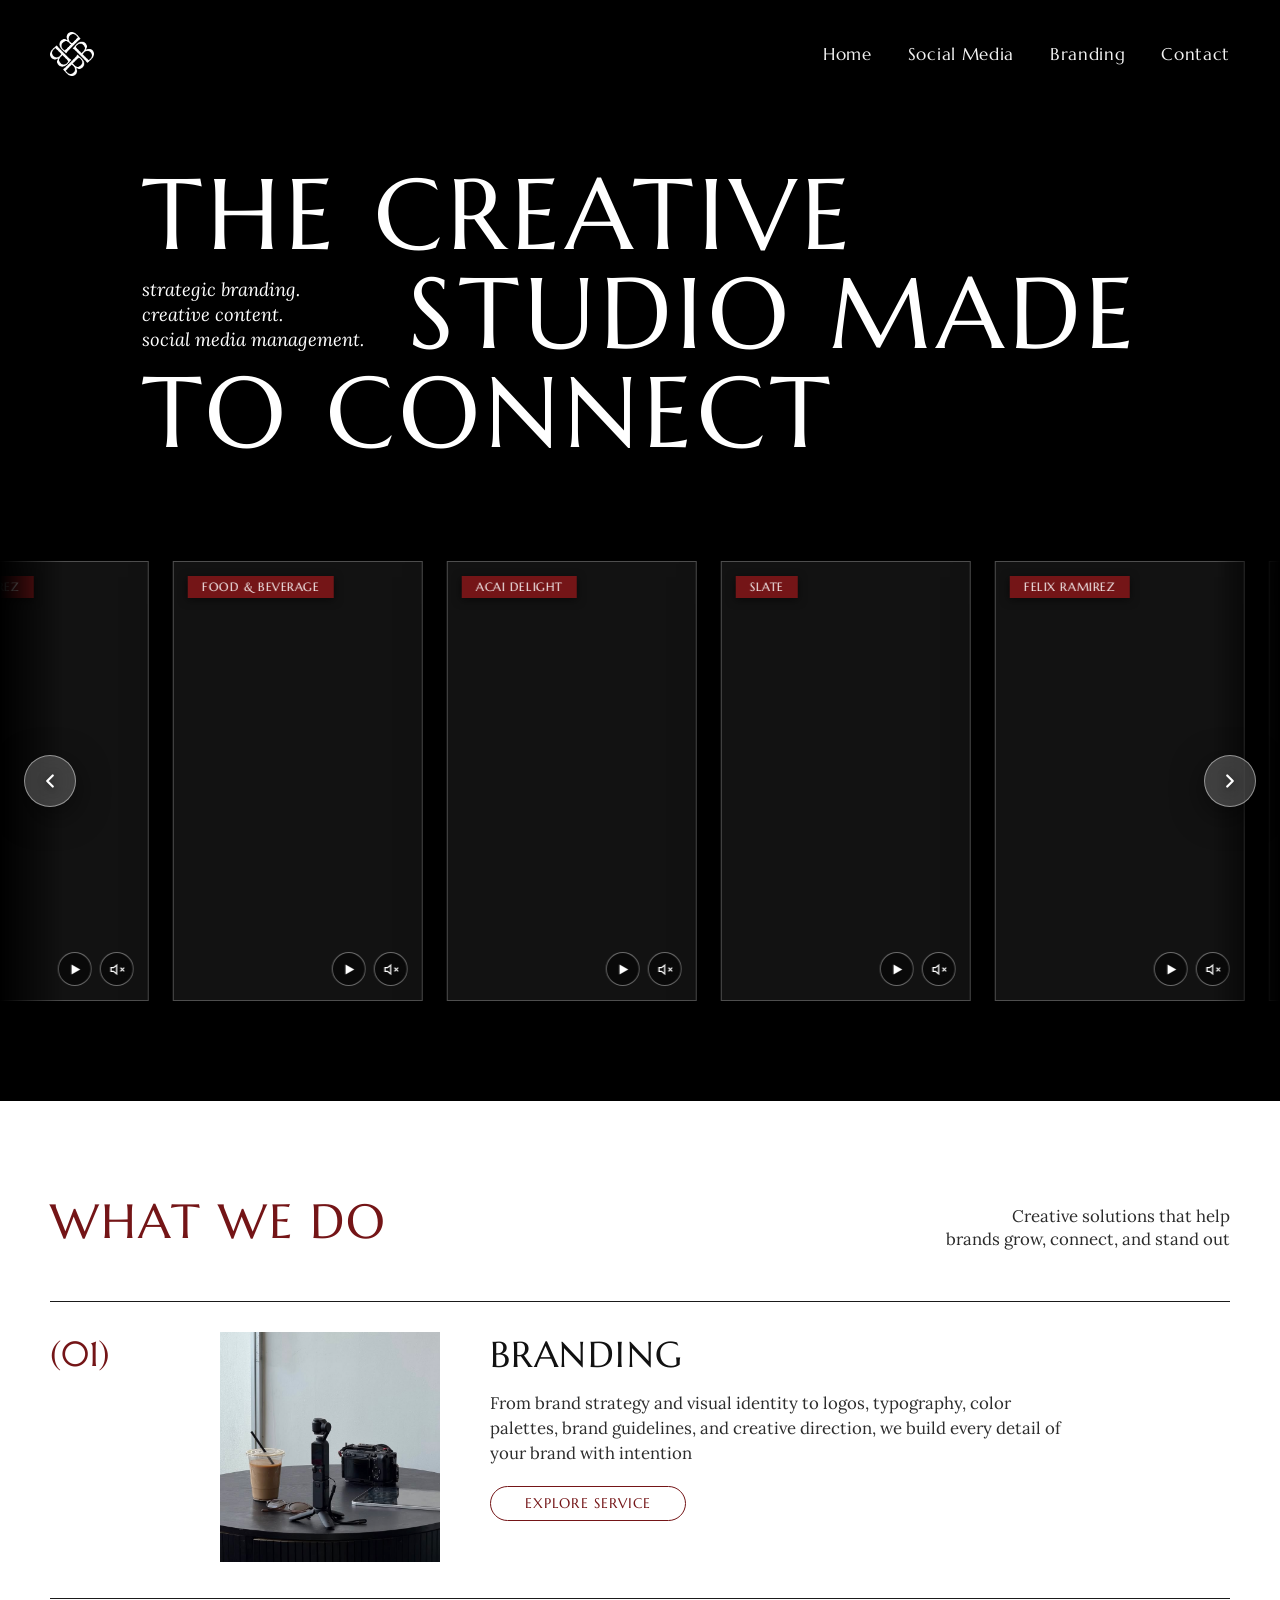
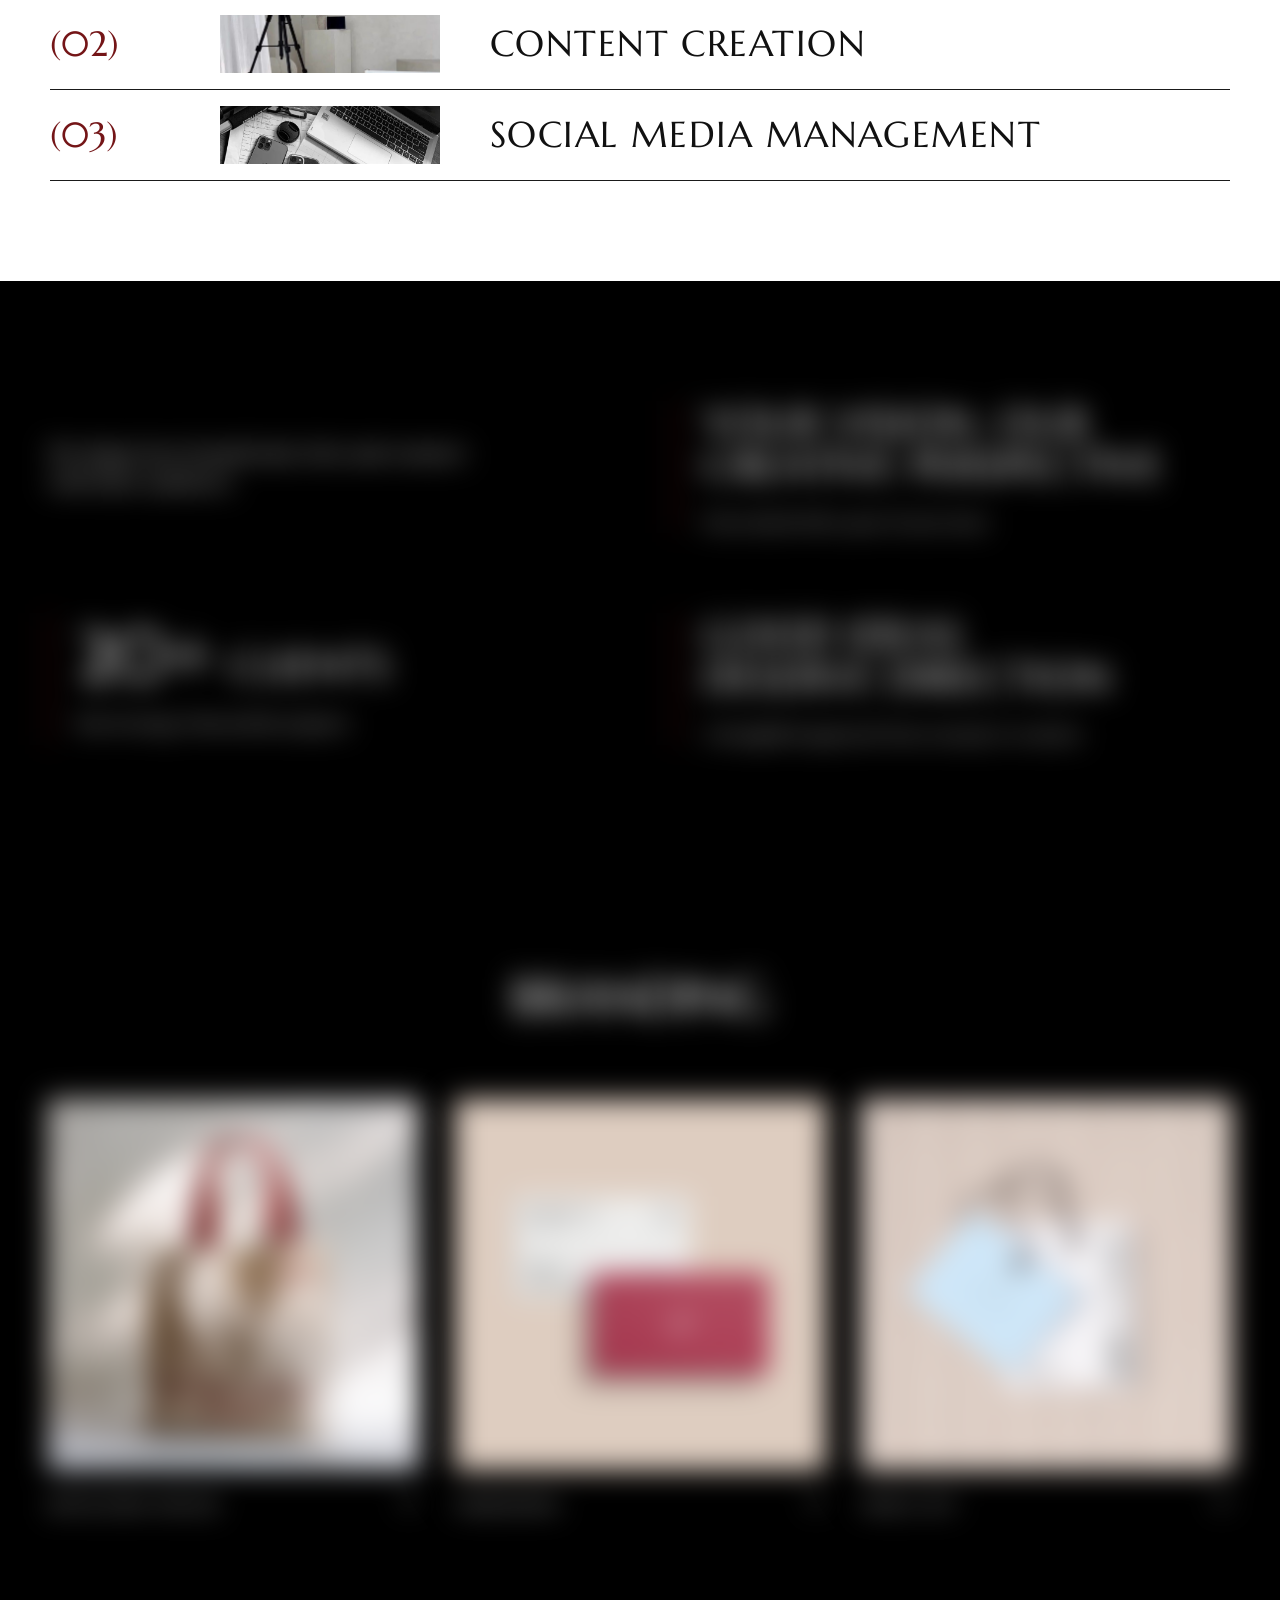
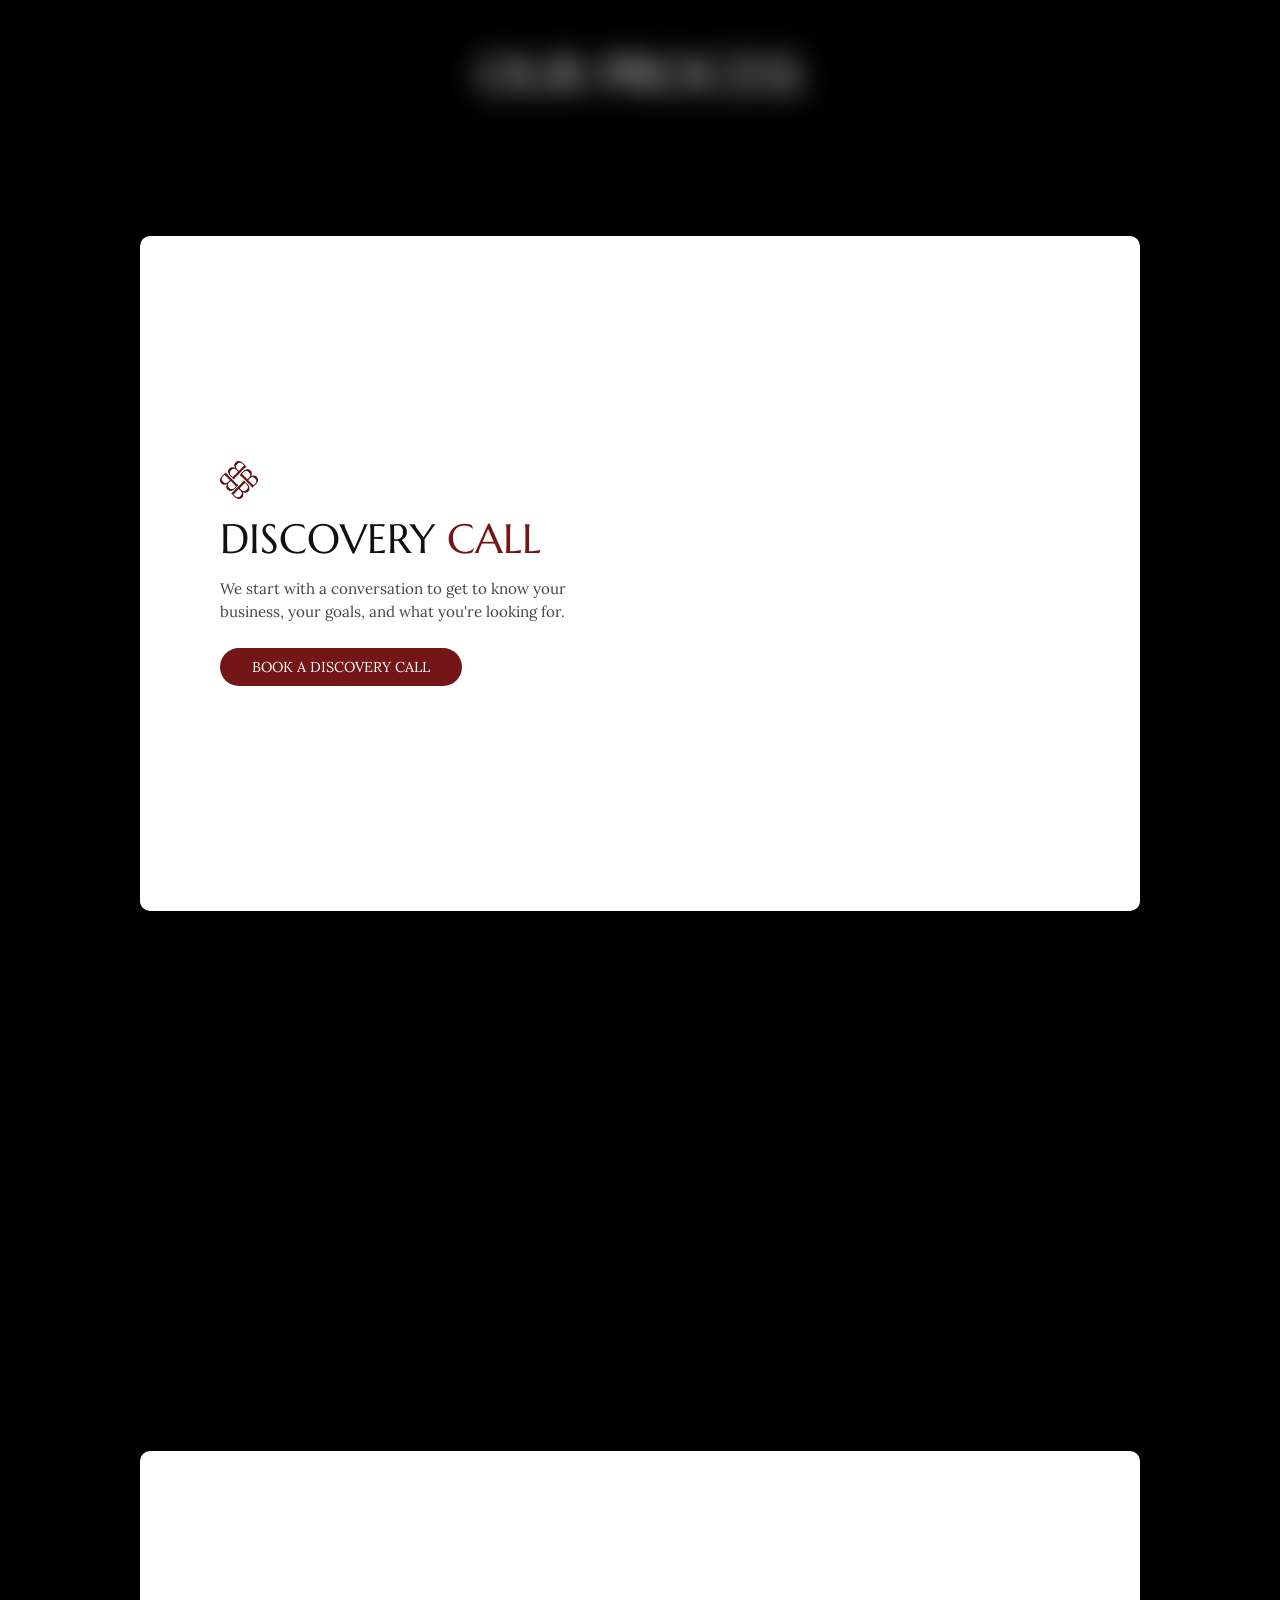
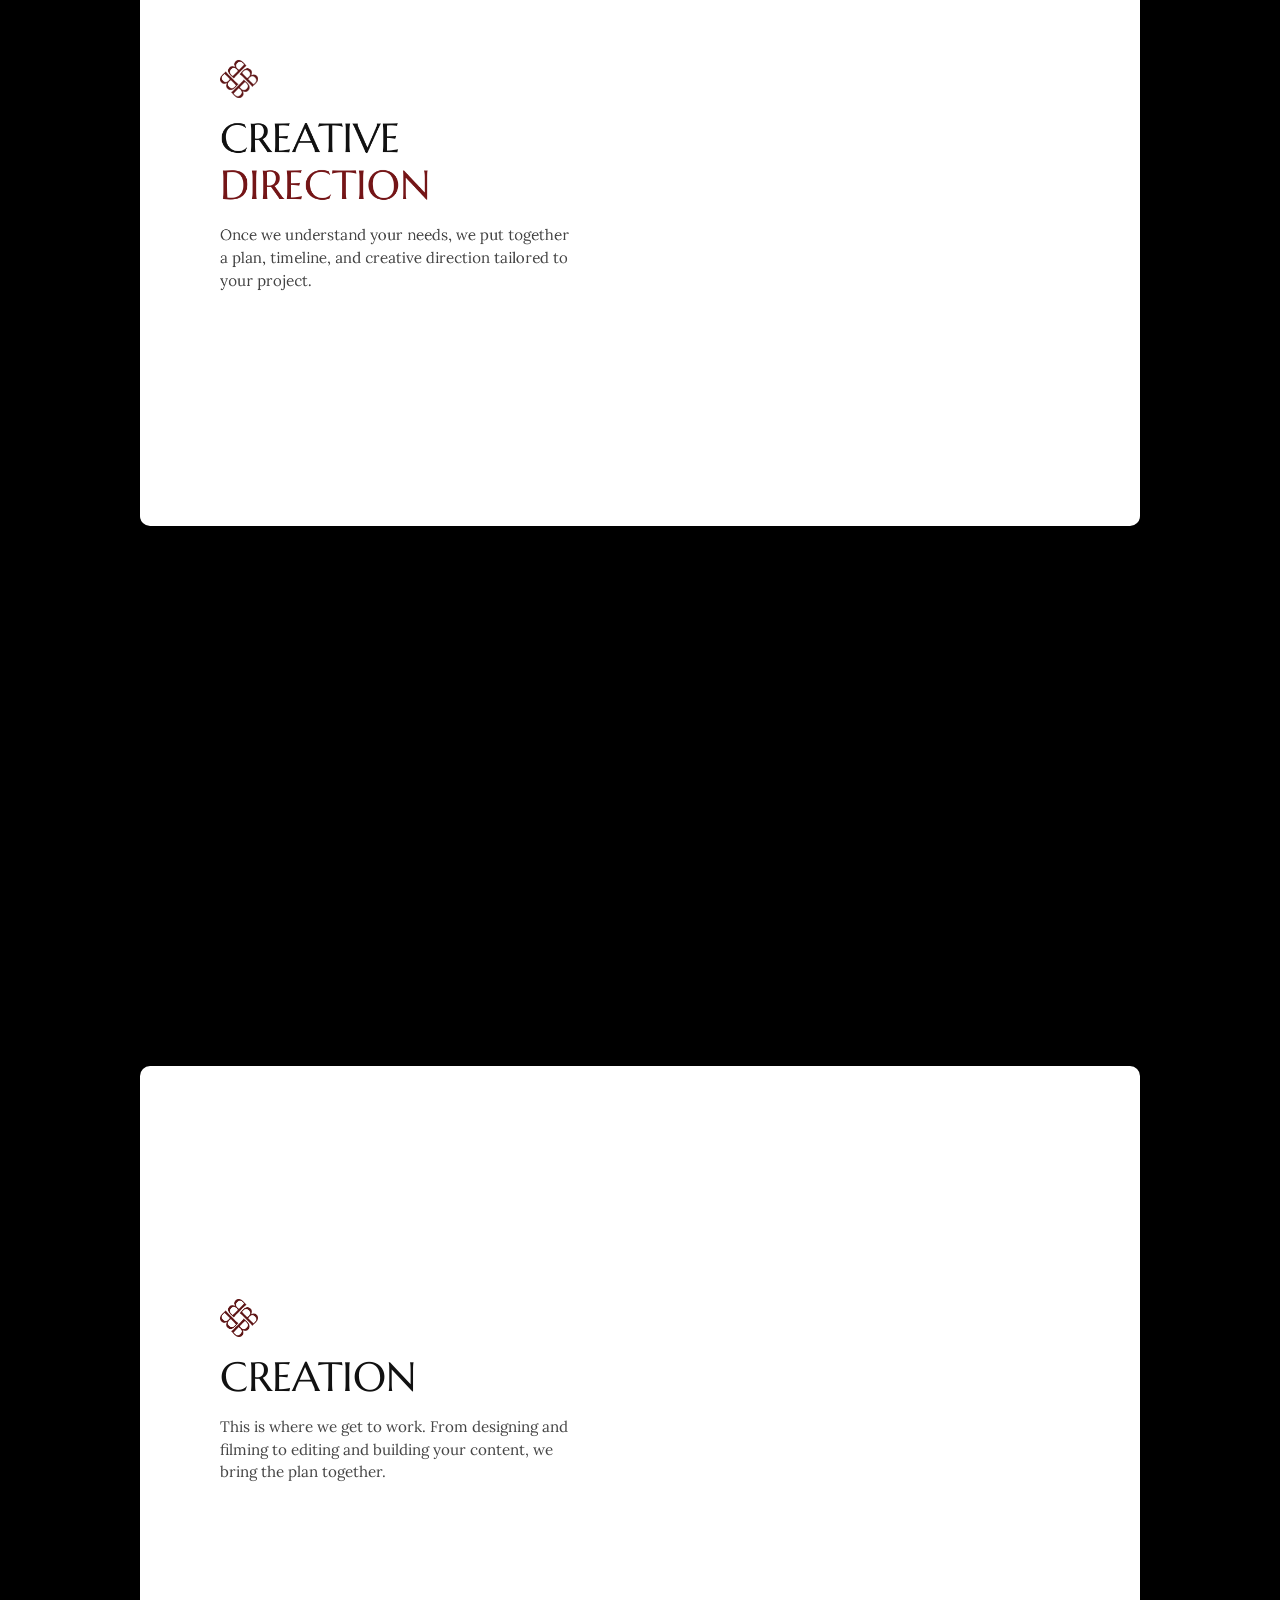
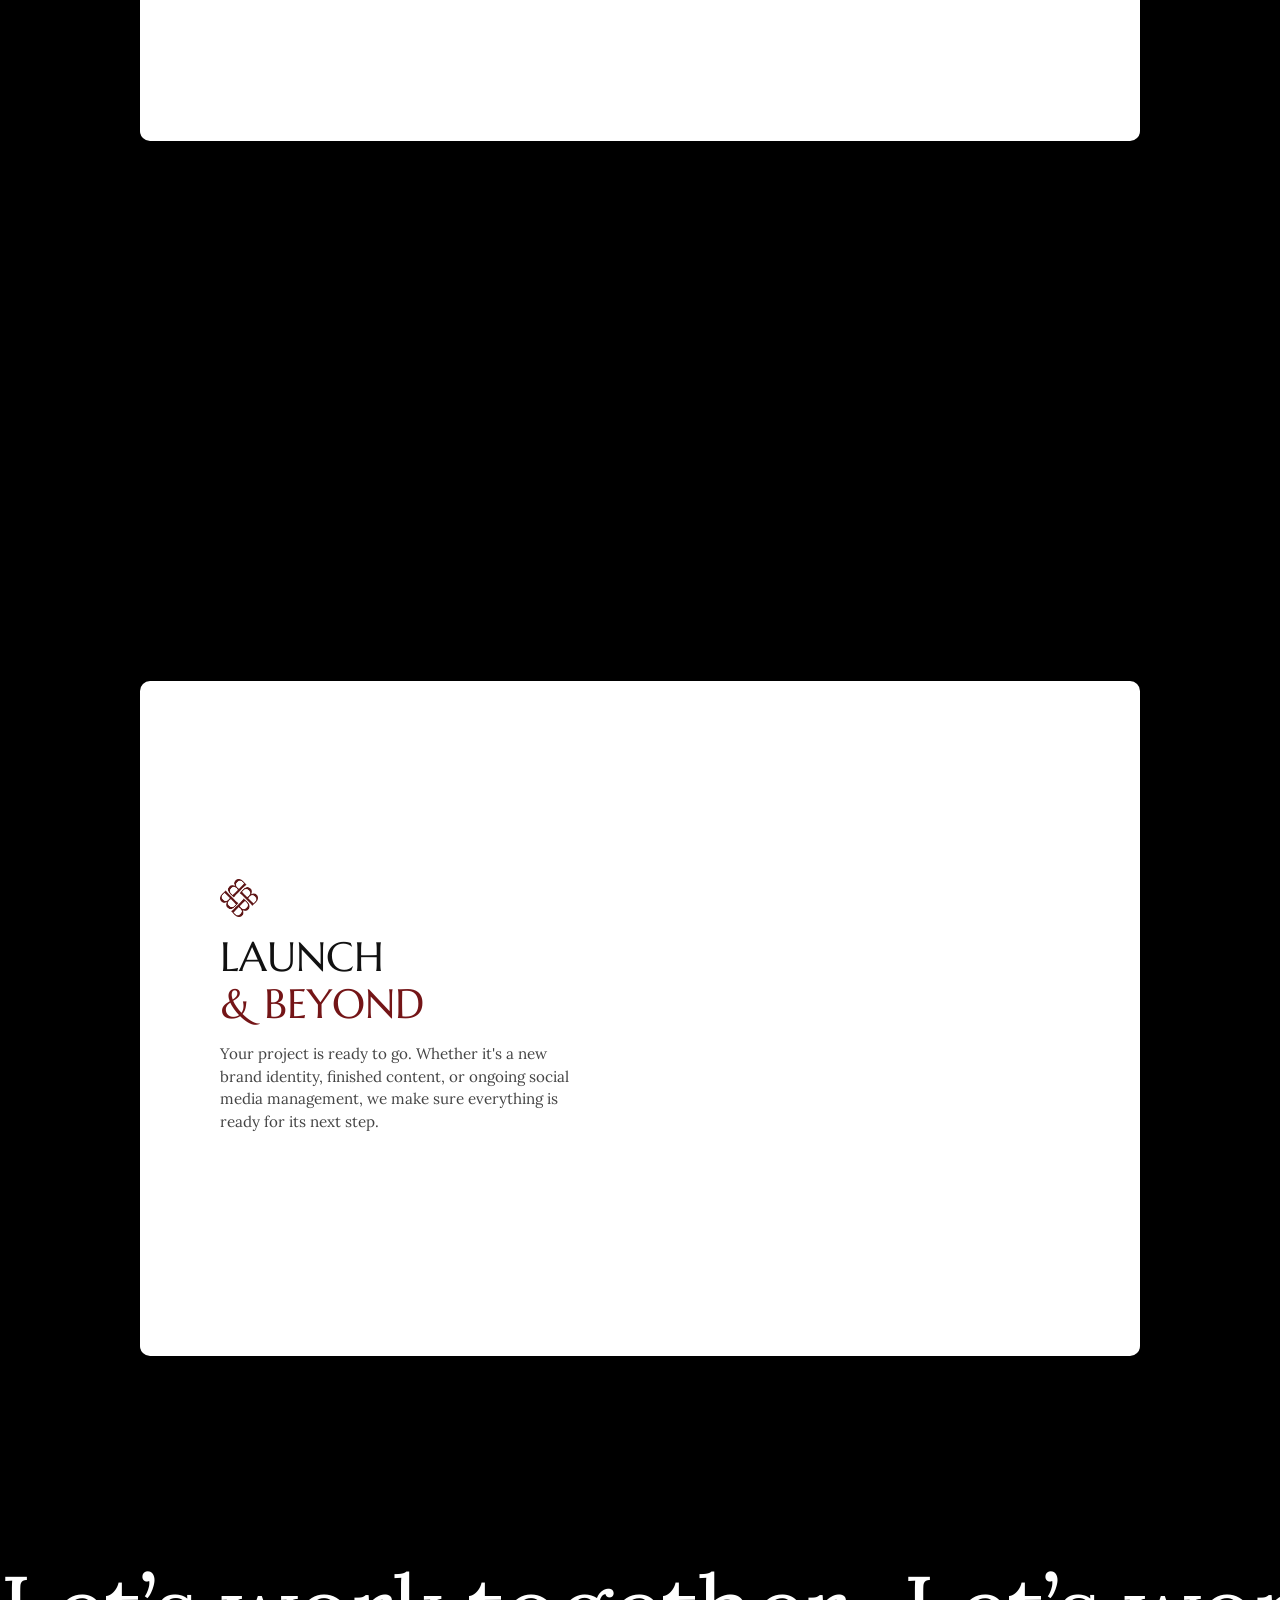
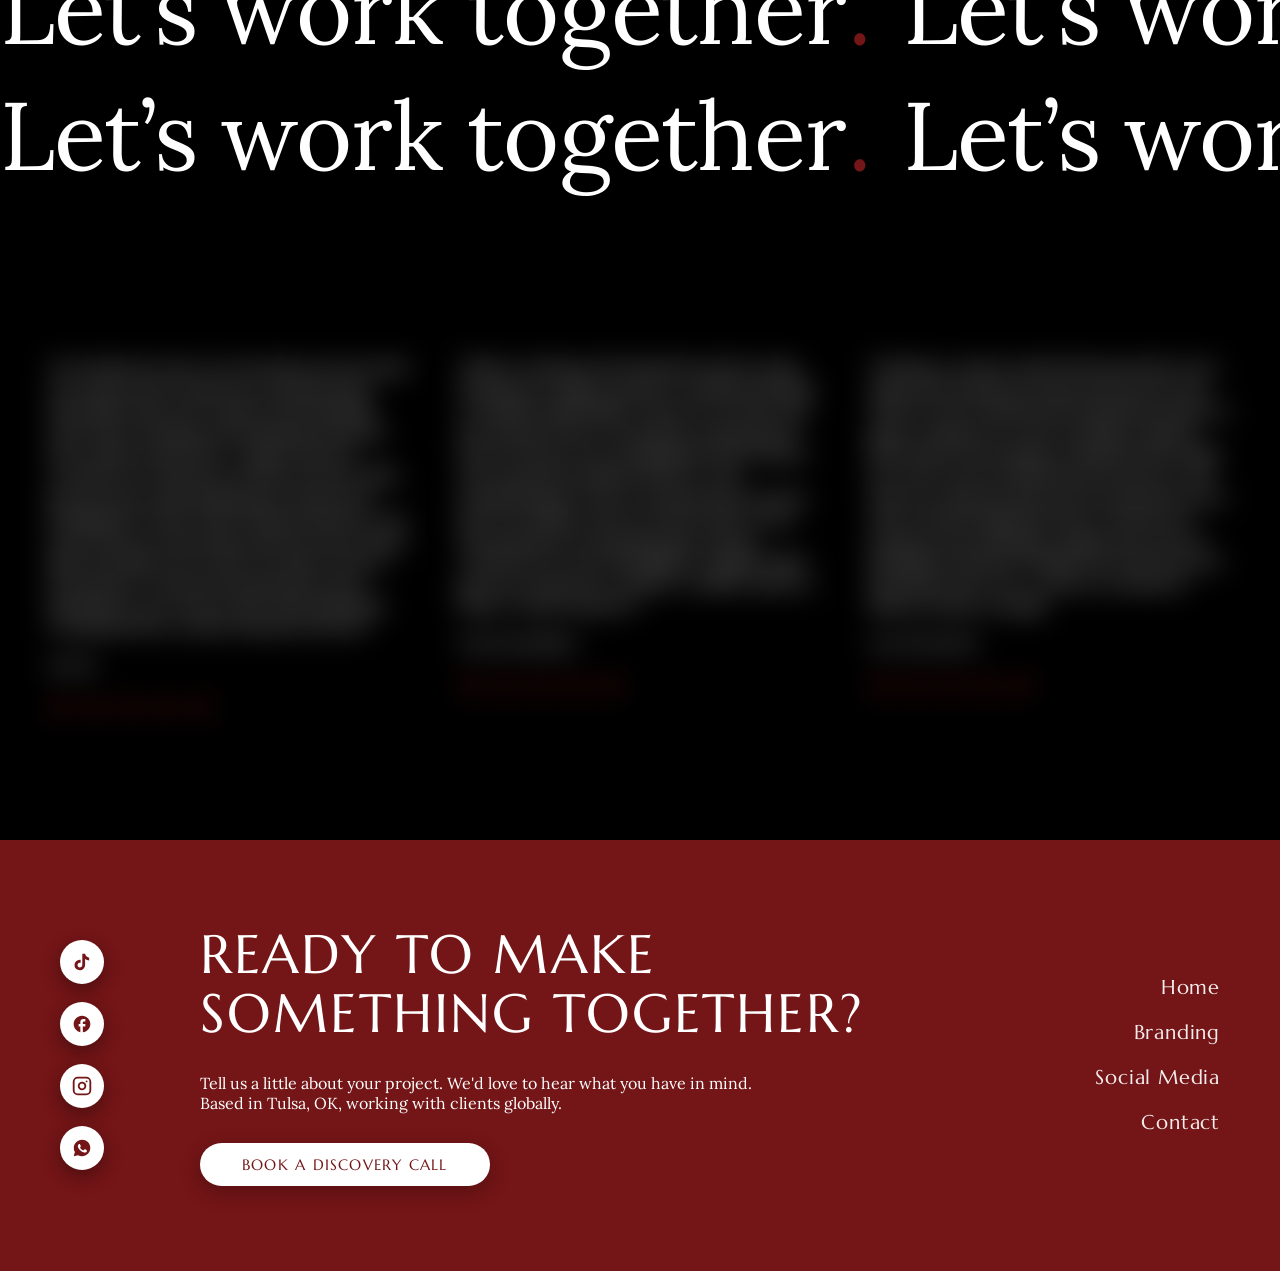
==== index.html @ 6eed29a4 "Add files via upload" ====
<!DOCTYPE html>
<html lang="es">
<head>
  <meta charset="UTF-8">
  <meta name="viewport" content="width=device-width, initial-scale=1.0">
  <title>Bitacora House</title>

  <!-- Google Fonts: Marcellus & Lora -->
  <link rel="preconnect" href="https://fonts.googleapis.com">
  <link rel="preconnect" href="https://fonts.gstatic.com" crossorigin>
  <link href="https://fonts.googleapis.com/css2?family=Lora:ital,wght@0,400;0,500;1,400;1,500&family=Marcellus&display=swap" rel="stylesheet">
  <link rel="preconnect" href="https://pub-6bf4c243ac1148e3a5c3381489ba08fd.r2.dev" crossorigin>
  <link rel="dns-prefetch" href="https://pub-6bf4c243ac1148e3a5c3381489ba08fd.r2.dev">
  <link rel="stylesheet" href="style.css">
</head>
<body>
  <!-- INICIO DEL LOADER -->
  <div id="contenedor-loader">
    <video class="video-loader" autoplay loop muted playsinline>
      <source src="1116.mp4" type="video/mp4">
    </video>
  </div>
  <!-- FIN DEL LOADER -->

  <!-- Cursor Personalizado: Círculo con Flecha -->
  <div class="custom-cursor" id="customCursor">
    <svg viewBox="0 0 24 24" fill="none" stroke="currentColor" stroke-width="2.2" stroke-linecap="round" stroke-linejoin="round">
      <line x1="7" y1="17" x2="17" y2="7"></line>
      <polyline points="7 7 17 7 17 17"></polyline>
    </svg>
  </div>

  <!-- Video de Fondo Nativo con Inercia por Scroll -->
  <video id="bgVideo" src="fondologob.mp4" autoplay loop muted playsinline preload="auto"></video>

  <!-- Navegación -->
  <header class="navbar">
    <a href="#" class="brand-logo" aria-label="Home">
      <img src="BHLOGO.png" alt="Símbolo de marca" class="brand-logo-img">
    </a>

    <nav class="nav-links">
      <a href="index.html" class="nav-link">Home</a>
      <a href="Services.html" class="nav-link">Social Media</a>
      <a href="Brand.html" class="nav-link">Branding</a>
      <a href="Contact.html" class="nav-link">Contact</a>
    </nav>
  </header>

  <!-- HERO SECTION -->
  <section class="hero-section" id="home">
    <div class="hero-text-block" id="heroTextBlock">
      <div class="hero-row top-row">
        <h1 class="headline-part">THE CREATIVE</h1>
      </div>

      <div class="hero-row middle-row">
        <p class="tagline">strategic branding.<br>
          creative content.<br>
          social media management.
        </p>
        <h1 class="headline-part agency-title">STUDIO MADE</h1>
      </div>

      <div class="hero-row bottom-row">
        <h1 class="headline-part">TO CONNECT</h1>
      </div>
    </div>
  </section>

  <!-- CARRUSEL DE REELS CON CONTROLES (11 VIDEOS ÚNICOS) -->
  <section class="carousel-section">
    <div class="carousel-nav-wrapper">
      <button class="glass-btn" id="prevBtn" aria-label="Reel anterior">
        <svg viewBox="0 0 24 24" fill="none" stroke="currentColor" stroke-width="2.5" stroke-linecap="round" stroke-linejoin="round">
          <polyline points="15 18 9 12 15 6"></polyline>
        </svg>
      </button>

      <div class="carousel-viewport" id="carouselViewport">
        <div class="carousel-track" id="carouselTrack">
          <!-- Reel 1 -->
          <article class="reel-card">
            <a href="Felix.html"><div class="reel-badge">FELIX RAMIREZ</div></a>
            <div class="reel-controls">
              <button class="reel-ctrl-btn btn-play" aria-label="Reproducir desde el inicio">
                <svg class="icon-play" viewBox="0 0 24 24" fill="currentColor"><polygon points="6 4 20 12 6 20 6 4"></polygon></svg>
                <svg class="icon-pause" viewBox="0 0 24 24" fill="currentColor"><rect x="6" y="4" width="4" height="16"></rect><rect x="14" y="4" width="4" height="16"></rect></svg>
              </button>
              <button class="reel-ctrl-btn btn-mute" aria-label="Mutear o desmutear">
                <svg class="icon-unmuted" viewBox="0 0 24 24" fill="none" stroke="currentColor" stroke-width="2"><polygon points="11 5 6 9 2 9 2 15 6 15 11 19 11 5"></polygon><path d="M19.07 4.93a10 10 0 0 1 0 14.14M15.54 8.46a5 5 0 0 1 0 7.07"></path></svg>
                <svg class="icon-muted" viewBox="0 0 24 24" fill="none" stroke="currentColor" stroke-width="2"><polygon points="11 5 6 9 2 9 2 15 6 15 11 19 11 5"></polygon><line x1="23" y1="9" x2="17" y2="15"></line><line x1="17" y1="9" x2="23" y2="15"></line></svg>
              </button>
            </div>
            <video class="reel-video" loop muted playsinline preload="none" src="https://pub-6bf4c243ac1148e3a5c3381489ba08fd.r2.dev/Reel%205%20Felix%20(2).mp4"></video>
          </article>

          <!-- Reel 2 -->
          <article class="reel-card">
            <a href="Services.html"><div class="reel-badge">FOOD &amp; BEVERAGE</div></a>
            <div class="reel-controls">
              <button class="reel-ctrl-btn btn-play" aria-label="Reproducir desde el inicio">
                <svg class="icon-play" viewBox="0 0 24 24" fill="currentColor"><polygon points="6 4 20 12 6 20 6 4"></polygon></svg>
                <svg class="icon-pause" viewBox="0 0 24 24" fill="currentColor"><rect x="6" y="4" width="4" height="16"></rect><rect x="14" y="4" width="4" height="16"></rect></svg>
              </button>
              <button class="reel-ctrl-btn btn-mute" aria-label="Mutear o desmutear">
                <svg class="icon-unmuted" viewBox="0 0 24 24" fill="none" stroke="currentColor" stroke-width="2"><polygon points="11 5 6 9 2 9 2 15 6 15 11 19 11 5"></polygon><path d="M19.07 4.93a10 10 0 0 1 0 14.14M15.54 8.46a5 5 0 0 1 0 7.07"></path></svg>
                <svg class="icon-muted" viewBox="0 0 24 24" fill="none" stroke="currentColor" stroke-width="2"><polygon points="11 5 6 9 2 9 2 15 6 15 11 19 11 5"></polygon><line x1="23" y1="9" x2="17" y2="15"></line><line x1="17" y1="9" x2="23" y2="15"></line></svg>
              </button>
            </div>
            <video class="reel-video" loop muted playsinline preload="none" src="https://pub-6bf4c243ac1148e3a5c3381489ba08fd.r2.dev/Meaning%20Of%20Parea.mp4"></video>
          </article>

          <!-- Reel 3 -->
          <article class="reel-card">
            <a href="Acai.html"><div class="reel-badge">ACAI DELIGHT</div></a>
            <div class="reel-controls">
              <button class="reel-ctrl-btn btn-play" aria-label="Reproducir desde el inicio">
                <svg class="icon-play" viewBox="0 0 24 24" fill="currentColor"><polygon points="6 4 20 12 6 20 6 4"></polygon></svg>
                <svg class="icon-pause" viewBox="0 0 24 24" fill="currentColor"><rect x="6" y="4" width="4" height="16"></rect><rect x="14" y="4" width="4" height="16"></rect></svg>
              </button>
              <button class="reel-ctrl-btn btn-mute" aria-label="Mutear o desmutear">
                <svg class="icon-unmuted" viewBox="0 0 24 24" fill="none" stroke="currentColor" stroke-width="2"><polygon points="11 5 6 9 2 9 2 15 6 15 11 19 11 5"></polygon><path d="M19.07 4.93a10 10 0 0 1 0 14.14M15.54 8.46a5 5 0 0 1 0 7.07"></path></svg>
                <svg class="icon-muted" viewBox="0 0 24 24" fill="none" stroke="currentColor" stroke-width="2"><polygon points="11 5 6 9 2 9 2 15 6 15 11 19 11 5"></polygon><line x1="23" y1="9" x2="17" y2="15"></line><line x1="17" y1="9" x2="23" y2="15"></line></svg>
              </button>
            </div>
            <video class="reel-video" loop muted playsinline preload="none" src="https://pub-6bf4c243ac1148e3a5c3381489ba08fd.r2.dev/Mel%20%26%20Amor%20(1).mp4"></video>
          </article>

          <!-- Reel 4 -->
          <article class="reel-card">
            <a href="Slate.html"><div class="reel-badge">SLATE</div></a>
            <div class="reel-controls">
              <button class="reel-ctrl-btn btn-play" aria-label="Reproducir desde el inicio">
                <svg class="icon-play" viewBox="0 0 24 24" fill="currentColor"><polygon points="6 4 20 12 6 20 6 4"></polygon></svg>
                <svg class="icon-pause" viewBox="0 0 24 24" fill="currentColor"><rect x="6" y="4" width="4" height="16"></rect><rect x="14" y="4" width="4" height="16"></rect></svg>
              </button>
              <button class="reel-ctrl-btn btn-mute" aria-label="Mutear o desmutear">
                <svg class="icon-unmuted" viewBox="0 0 24 24" fill="none" stroke="currentColor" stroke-width="2"><polygon points="11 5 6 9 2 9 2 15 6 15 11 19 11 5"></polygon><path d="M19.07 4.93a10 10 0 0 1 0 14.14M15.54 8.46a5 5 0 0 1 0 7.07"></path></svg>
                <svg class="icon-muted" viewBox="0 0 24 24" fill="none" stroke="currentColor" stroke-width="2"><polygon points="11 5 6 9 2 9 2 15 6 15 11 19 11 5"></polygon><line x1="23" y1="9" x2="17" y2="15"></line><line x1="17" y1="9" x2="23" y2="15"></line></svg>
              </button>
            </div>
            <video class="reel-video" loop muted playsinline preload="none" src="https://pub-6bf4c243ac1148e3a5c3381489ba08fd.r2.dev/Sinus%20Relief%20Facial%20Ad%20V5.mp4"></video>
          </article>

          <!-- Reel 5 -->
          <article class="reel-card">
            <a href="Felix.html"><div class="reel-badge">FELIX RAMIREZ</div></a>
            <div class="reel-controls">
              <button class="reel-ctrl-btn btn-play" aria-label="Reproducir desde el inicio">
                <svg class="icon-play" viewBox="0 0 24 24" fill="currentColor"><polygon points="6 4 20 12 6 20 6 4"></polygon></svg>
                <svg class="icon-pause" viewBox="0 0 24 24" fill="currentColor"><rect x="6" y="4" width="4" height="16"></rect><rect x="14" y="4" width="4" height="16"></rect></svg>
              </button>
              <button class="reel-ctrl-btn btn-mute" aria-label="Mutear o desmutear">
                <svg class="icon-unmuted" viewBox="0 0 24 24" fill="none" stroke="currentColor" stroke-width="2"><polygon points="11 5 6 9 2 9 2 15 6 15 11 19 11 5"></polygon><path d="M19.07 4.93a10 10 0 0 1 0 14.14M15.54 8.46a5 5 0 0 1 0 7.07"></path></svg>
                <svg class="icon-muted" viewBox="0 0 24 24" fill="none" stroke="currentColor" stroke-width="2"><polygon points="11 5 6 9 2 9 2 15 6 15 11 19 11 5"></polygon><line x1="23" y1="9" x2="17" y2="15"></line><line x1="17" y1="9" x2="23" y2="15"></line></svg>
              </button>
            </div>
            <video class="reel-video" loop muted playsinline preload="none" src="https://pub-6bf4c243ac1148e3a5c3381489ba08fd.r2.dev/Reel%20Felix%201%20%20Cta.mp4"></video>
          </article>

          <!-- Reel 6 -->
          <article class="reel-card">
            <a href="Services.html"><div class="reel-badge">HAULING SERVICES</div></a>
            <div class="reel-controls">
              <button class="reel-ctrl-btn btn-play" aria-label="Reproducir desde el inicio">
                <svg class="icon-play" viewBox="0 0 24 24" fill="currentColor"><polygon points="6 4 20 12 6 20 6 4"></polygon></svg>
                <svg class="icon-pause" viewBox="0 0 24 24" fill="currentColor"><rect x="6" y="4" width="4" height="16"></rect><rect x="14" y="4" width="4" height="16"></rect></svg>
              </button>
              <button class="reel-ctrl-btn btn-mute" aria-label="Mutear o desmutear">
                <svg class="icon-unmuted" viewBox="0 0 24 24" fill="none" stroke="currentColor" stroke-width="2"><polygon points="11 5 6 9 2 9 2 15 6 15 11 19 11 5"></polygon><path d="M19.07 4.93a10 10 0 0 1 0 14.14M15.54 8.46a5 5 0 0 1 0 7.07"></path></svg>
                <svg class="icon-muted" viewBox="0 0 24 24" fill="none" stroke="currentColor" stroke-width="2"><polygon points="11 5 6 9 2 9 2 15 6 15 11 19 11 5"></polygon><line x1="23" y1="9" x2="17" y2="15"></line><line x1="17" y1="9" x2="23" y2="15"></line></svg>
              </button>
            </div>
            <video class="reel-video" loop muted playsinline preload="none" src="https://pub-6bf4c243ac1148e3a5c3381489ba08fd.r2.dev/Reel%202.mp4"></video>
          </article>

          <!-- Reel 7 -->
          <article class="reel-card">
            <a href="Slate.html"><div class="reel-badge">SLATE</div></a>
            <div class="reel-controls">
              <button class="reel-ctrl-btn btn-play" aria-label="Reproducir desde el inicio">
                <svg class="icon-play" viewBox="0 0 24 24" fill="currentColor"><polygon points="6 4 20 12 6 20 6 4"></polygon></svg>
                <svg class="icon-pause" viewBox="0 0 24 24" fill="currentColor"><rect x="6" y="4" width="4" height="16"></rect><rect x="14" y="4" width="4" height="16"></rect></svg>
              </button>
              <button class="reel-ctrl-btn btn-mute" aria-label="Mutear o desmutear">
                <svg class="icon-unmuted" viewBox="0 0 24 24" fill="none" stroke="currentColor" stroke-width="2"><polygon points="11 5 6 9 2 9 2 15 6 15 11 19 11 5"></polygon><path d="M19.07 4.93a10 10 0 0 1 0 14.14M15.54 8.46a5 5 0 0 1 0 7.07"></path></svg>
                <svg class="icon-muted" viewBox="0 0 24 24" fill="none" stroke="currentColor" stroke-width="2"><polygon points="11 5 6 9 2 9 2 15 6 15 11 19 11 5"></polygon><line x1="23" y1="9" x2="17" y2="15"></line><line x1="17" y1="9" x2="23" y2="15"></line></svg>
              </button>
            </div>
            <video class="reel-video" loop muted playsinline preload="none" src="https://pub-6bf4c243ac1148e3a5c3381489ba08fd.r2.dev/You%20Skin%20Is%20Begging%20You%20For%20This.mp4"></video>
          </article>

          <!-- Reel 8 -->
          <article class="reel-card">
            <a href="Services.html"><div class="reel-badge">HAULING SERVICES</div></a>
            <div class="reel-controls">
              <button class="reel-ctrl-btn btn-play" aria-label="Reproducir desde el inicio">
                <svg class="icon-play" viewBox="0 0 24 24" fill="currentColor"><polygon points="6 4 20 12 6 20 6 4"></polygon></svg>
                <svg class="icon-pause" viewBox="0 0 24 24" fill="currentColor"><rect x="6" y="4" width="4" height="16"></rect><rect x="14" y="4" width="4" height="16"></rect></svg>
              </button>
              <button class="reel-ctrl-btn btn-mute" aria-label="Mutear o desmutear">
                <svg class="icon-unmuted" viewBox="0 0 24 24" fill="none" stroke="currentColor" stroke-width="2"><polygon points="11 5 6 9 2 9 2 15 6 15 11 19 11 5"></polygon><path d="M19.07 4.93a10 10 0 0 1 0 14.14M15.54 8.46a5 5 0 0 1 0 7.07"></path></svg>
                <svg class="icon-muted" viewBox="0 0 24 24" fill="none" stroke="currentColor" stroke-width="2"><polygon points="11 5 6 9 2 9 2 15 6 15 11 19 11 5"></polygon><line x1="23" y1="9" x2="17" y2="15"></line><line x1="17" y1="9" x2="23" y2="15"></line></svg>
              </button>
            </div>
            <video class="reel-video" loop muted playsinline preload="none" src="https://pub-6bf4c243ac1148e3a5c3381489ba08fd.r2.dev/Reel%205.mp4"></video>
          </article>

          <!-- Reel 9 -->
          <article class="reel-card">
            <a href="Services.html"><div class="reel-badge">FOOD &amp; BEVERAGE</div></a>
            <div class="reel-controls">
              <button class="reel-ctrl-btn btn-play" aria-label="Reproducir desde el inicio">
                <svg class="icon-play" viewBox="0 0 24 24" fill="currentColor"><polygon points="6 4 20 12 6 20 6 4"></polygon></svg>
                <svg class="icon-pause" viewBox="0 0 24 24" fill="currentColor"><rect x="6" y="4" width="4" height="16"></rect><rect x="14" y="4" width="4" height="16"></rect></svg>
              </button>
              <button class="reel-ctrl-btn btn-mute" aria-label="Mutear o desmutear">
                <svg class="icon-unmuted" viewBox="0 0 24 24" fill="none" stroke="currentColor" stroke-width="2"><polygon points="11 5 6 9 2 9 2 15 6 15 11 19 11 5"></polygon><path d="M19.07 4.93a10 10 0 0 1 0 14.14M15.54 8.46a5 5 0 0 1 0 7.07"></path></svg>
                <svg class="icon-muted" viewBox="0 0 24 24" fill="none" stroke="currentColor" stroke-width="2"><polygon points="11 5 6 9 2 9 2 15 6 15 11 19 11 5"></polygon><line x1="23" y1="9" x2="17" y2="15"></line><line x1="17" y1="9" x2="23" y2="15"></line></svg>
              </button>
            </div>
            <video class="reel-video" loop muted playsinline preload="none" src="https://pub-6bf4c243ac1148e3a5c3381489ba08fd.r2.dev/Reel%202%20-%20Hawaiian%20Fajitas.mp4"></video>
          </article>

          <!-- Reel 10 -->
          <article class="reel-card">
            <a href="Acai.html"><div class="reel-badge">ACAI DELIGHT</div></a>
            <div class="reel-controls">
              <button class="reel-ctrl-btn btn-play" aria-label="Reproducir desde el inicio">
                <svg class="icon-play" viewBox="0 0 24 24" fill="currentColor"><polygon points="6 4 20 12 6 20 6 4"></polygon></svg>
                <svg class="icon-pause" viewBox="0 0 24 24" fill="currentColor"><rect x="6" y="4" width="4" height="16"></rect><rect x="14" y="4" width="4" height="16"></rect></svg>
              </button>
              <button class="reel-ctrl-btn btn-mute" aria-label="Mutear o desmutear">
                <svg class="icon-unmuted" viewBox="0 0 24 24" fill="none" stroke="currentColor" stroke-width="2"><polygon points="11 5 6 9 2 9 2 15 6 15 11 19 11 5"></polygon><path d="M19.07 4.93a10 10 0 0 1 0 14.14M15.54 8.46a5 5 0 0 1 0 7.07"></path></svg>
                <svg class="icon-muted" viewBox="0 0 24 24" fill="none" stroke="currentColor" stroke-width="2"><polygon points="11 5 6 9 2 9 2 15 6 15 11 19 11 5"></polygon><line x1="23" y1="9" x2="17" y2="15"></line><line x1="17" y1="9" x2="23" y2="15"></line></svg>
              </button>
            </div>
            <video class="reel-video" loop muted playsinline preload="none" src="https://pub-6bf4c243ac1148e3a5c3381489ba08fd.r2.dev/Ocean%20Brreze%20Base.mp4"></video>
          </article>

          <!-- Reel 11 -->
          <article class="reel-card">
            <a href="Services.html"><div class="reel-badge">HOME ORGANIZATION</div></a>
            <div class="reel-controls">
              <button class="reel-ctrl-btn btn-play" aria-label="Reproducir desde el inicio">
                <svg class="icon-play" viewBox="0 0 24 24" fill="currentColor"><polygon points="6 4 20 12 6 20 6 4"></polygon></svg>
                <svg class="icon-pause" viewBox="0 0 24 24" fill="currentColor"><rect x="6" y="4" width="4" height="16"></rect><rect x="14" y="4" width="4" height="16"></rect></svg>
              </button>
              <button class="reel-ctrl-btn btn-mute" aria-label="Mutear o desmutear">
                <svg class="icon-unmuted" viewBox="0 0 24 24" fill="none" stroke="currentColor" stroke-width="2"><polygon points="11 5 6 9 2 9 2 15 6 15 11 19 11 5"></polygon><path d="M19.07 4.93a10 10 0 0 1 0 14.14M15.54 8.46a5 5 0 0 1 0 7.07"></path></svg>
                <svg class="icon-muted" viewBox="0 0 24 24" fill="none" stroke="currentColor" stroke-width="2"><polygon points="11 5 6 9 2 9 2 15 6 15 11 19 11 5"></polygon><line x1="23" y1="9" x2="17" y2="15"></line><line x1="17" y1="9" x2="23" y2="15"></line></svg>
              </button>
            </div>
            <video class="reel-video" loop muted playsinline preload="none" src="https://pub-6bf4c243ac1148e3a5c3381489ba08fd.r2.dev/Reel%20Spaceset%20-3%20Signs%20You%20Home%20V3.mp4"></video>
          </article>
        </div>
      </div>

      <button class="glass-btn" id="nextBtn" aria-label="Reel siguiente">
        <svg viewBox="0 0 24 24" fill="none" stroke="currentColor" stroke-width="2.5" stroke-linecap="round" stroke-linejoin="round">
          <polyline points="9 18 15 12 9 6"></polyline>
        </svg>
      </button>
    </div>
  </section>

  <!-- BANNER 1: SERVICIOS (FONDO BLANCO SÓLIDO) -->
  <section class="services-section" id="services">
    <div class="services-container">
      <header class="services-header">
        <h2 class="services-title">WHAT WE DO</h2>
        <p class="services-subtitle">Creative solutions that help <br> brands grow, connect, and stand out</p>
      </header>

      <div class="accordion-list">
        <article class="accordion-item active" data-index="01">
          <div class="accordion-trigger">
            <span class="item-number">(01)</span>
            <div class="item-preview">
              <img src="2.jpg" loading="lazy" alt="Brands visual" class="item-img">
            </div>
            <div class="item-content-wrap">
              <h3 class="item-title">BRANDING</h3>
              <div class="item-details">
                <p class="item-description">
                  From brand strategy and visual identity to logos, typography, color palettes, brand guidelines, and creative direction, we build every detail of your brand with intention
                </p>
                <a href="Brand.html" class="btn-pill">EXPLORE SERVICE</a>
              </div>
            </div>
          </div>
        </article>

        <article class="accordion-item" data-index="02">
          <div class="accordion-trigger">
            <span class="item-number">(02)</span>
            <div class="item-preview">
              <img src="1.jpg" loading="lazy" alt="Content Creation visual" class="item-img">
            </div>
            <div class="item-content-wrap">
              <h3 class="item-title">CONTENT CREATION</h3>
              <div class="item-details">
                <p class="item-description">
                  From creative concepts and on-site production to professional photography, video editing, and social media content, we create visuals that capture your brand from every angle
                </p>
                <a href="Services.html" class="btn-pill">EXPLORE SERVICE</a>
              </div>
            </div>
          </div>
        </article>

        <article class="accordion-item" data-index="05">
          <div class="accordion-trigger">
            <span class="item-number">(03)</span>
            <div class="item-preview">
              <img src="5.jpg" loading="lazy" alt="Social Media Management visual" class="item-img">
            </div>
            <div class="item-content-wrap">
              <h3 class="item-title">SOCIAL MEDIA MANAGEMENT</h3>
              <div class="item-details">
                <p class="item-description">
                  We handle the strategy, content planning, creation, and day-to-day management of your social media, keeping your brand consistent, active, and relevant
                </p>
                <a href="Services.html" class="btn-pill">EXPLORE SERVICE</a>
              </div>
            </div>
          </div>
        </article>
      </div>
    </div>
  </section>

  <!-- BANNER 2: STATS / GRID -->
  <section class="stats-section" id="stats">
    <div class="stats-grid">
      <div class="stat-cell scroll-reveal">
        <p class="stat-intro-text">
          We shape how brands look, feel, and connect with their audience.
        </p>
      </div>

      <div class="stat-cell stat-with-accent scroll-reveal">
        <h3 class="stat-title">YOUR VISION, OUR CREATIVE PERSPECTIVE</h3>
        <p class="stat-sub">Every detail tells a part of your story</p>
      </div>

      <div class="stat-cell stat-with-accent scroll-reveal">
        <div class="stat-value-group">
          <span class="stat-number">20+</span>
          <span class="stat-label">CLIENTS</span>
        </div>
        <p class="stat-sub">Real strategy. Measurable progress</p>
      </div>

      <div class="stat-cell stat-with-accent scroll-reveal">
        <h3 class="stat-title">GOOD IDEAS DESERVE DIRECTION</h3>
        <p class="stat-sub">A thoughtful approach from concept to creation</p>
      </div>
    </div>
  </section>

  <!-- BANNER: BRANDS -->
  <section class="brands-section" id="brands">
    <div class="brands-container">
      <header class="brands-header scroll-reveal">
        <h2 class="brands-main-title">BRANDING</h2>
      </header>

      <div class="brands-grid">
        <!-- Item 1 (Izquierda) -->
        <a href="Brand.html#Bitacora" style="text-decoration: none; color: inherit;">
          <div class="brand-item scroll-reveal" data-cursor="hover">
            <div class="brand-image-wrapper">
              <img src="bitacora.png" loading="lazy" alt="Bitacora House" class="brand-img">
            </div>
            <div class="brand-footer">
              <span class="brand-name">BITACORA HOUSE</span>
              <span class="brand-arrow">
                <svg width="18" height="18" viewBox="0 0 24 24" fill="none" stroke="currentColor" stroke-width="2" stroke-linecap="round" stroke-linejoin="round">
                  <line x1="7" y1="17" x2="17" y2="7"></line>
                  <polyline points="7 7 17 7 17 17"></polyline>
                </svg>
              </span>
            </div>
          </div>
        </a>

        <!-- Item 2 (Centro) -->
        <a href="Brand.html#Harianna" style="text-decoration: none; color: inherit;">
          <div class="brand-item scroll-reveal" data-cursor="hover">
            <div class="brand-image-wrapper">
              <img src="2.png" loading="lazy" alt="Harianna" class="brand-img">
            </div>
            <div class="brand-footer">
              <span class="brand-name">HARIANNA</span>
              <span class="brand-arrow">
                <svg width="18" height="18" viewBox="0 0 24 24" fill="none" stroke="currentColor" stroke-width="2" stroke-linecap="round" stroke-linejoin="round">
                  <line x1="7" y1="17" x2="17" y2="7"></line>
                  <polyline points="7 7 17 7 17 17"></polyline>
                </svg>
              </span>
            </div>
          </div>
        </a>

        <!-- Item 3 (Derecha Grande / Hero) -->
        <a href="Brand.html#Spaceset" style="text-decoration: none; color: inherit;">
          <div class="brand-item brand-item-featured scroll-reveal" data-cursor="hover">
            <div class="brand-image-wrapper">
              <img src="1.png" loading="lazy" alt="Space Set" class="brand-img">
            </div>
            <div class="brand-footer">
              <span class="brand-name">SPACE SET</span>
              <span class="brand-arrow">
                <svg width="18" height="18" viewBox="0 0 24 24" fill="none" stroke="currentColor" stroke-width="2" stroke-linecap="round" stroke-linejoin="round">
                  <line x1="7" y1="17" x2="17" y2="7"></line>
                  <polyline points="7 7 17 7 17 17"></polyline>
                </svg>
              </span>
            </div>
          </div>
        </a>
      </div>
    </div>
  </section>

  <!-- BANNER: OUR PROCESS (STACKING CARDS) -->
  <header class="brands-header scroll-reveal">
    <h2 class="brands-main-title">OUR PROCESS</h2>
  </header>

  <section class="process-section" id="process">
    <div class="process-cards-container">
      <!-- Tarjeta 1 (IMÁGENES) -->
      <article class="process-card">
        <div class="pc-content">
          <img src="BH2LOGO.png" loading="lazy" alt="BH Logo" class="pc-logo">
          <h2 class="pc-title">DISCOVERY <span class="text-wine">CALL</span></h2>
          <p class="pc-desc">We start with a conversation to get to know your business, your goals, and what you're looking for.</p>
          <a href="https://wa.me/19188155447" class="pc-btn">BOOK A DISCOVERY CALL</a>
        </div>
        <div class="pc-video pc-vid-top scroll-reveal">
          <img src="agenda.jpg" loading="lazy" alt="Discovery Call 1" class="pc-media">
        </div>
        <div class="pc-video pc-vid-bottom scroll-reveal" style="transition-delay: 0.2s;">
          <img src="agenda2.jpg" loading="lazy" alt="Discovery Call 2" class="pc-media">
        </div>
      </article>

      <!-- Tarjeta 2 (IMÁGENES) -->
      <article class="process-card">
        <div class="pc-content">
          <img src="BH2LOGO.png" loading="lazy" alt="BH Logo" class="pc-logo">
          <h2 class="pc-title">CREATIVE <span class="text-wine">DIRECTION</span></h2>
          <p class="pc-desc">Once we understand your needs, we put together a plan, timeline, and creative direction tailored to your project.</p>
        </div>
        <div class="pc-video pc-vid-top scroll-reveal">
          <img src="creative.jpg" loading="lazy" alt="Creative Direction 1" class="pc-media">
        </div>
        <div class="pc-video pc-vid-bottom scroll-reveal" style="transition-delay: 0.2s;">
          <img src="creative2.jpg" loading="lazy" alt="Creative Direction 2" class="pc-media">
        </div>
      </article>

      <!-- Tarjeta 3 (VIDEOS) -->
      <article class="process-card">
        <div class="pc-content">
          <img src="BH2LOGO.png" loading="lazy" alt="BH Logo" class="pc-logo">
          <h2 class="pc-title">CREATION</h2>
          <p class="pc-desc">This is where we get to work. From designing and filming to editing and building your content, we bring the plan together.</p>
        </div>
        <div class="pc-video pc-vid-top scroll-reveal">
          <video src="https://res.cloudinary.com/j0gqetbh/video/upload/q_auto,f_auto,w_400/v1795008842/sam3.mp4" autoplay loop muted playsinline preload="none" class="pc-media"></video>
        </div>
        <div class="pc-video pc-vid-bottom scroll-reveal" style="transition-delay: 0.2s;">
          <video src="https://res.cloudinary.com/j0gqetbh/video/upload/q_auto,f_auto,w_400/v1795008839/sam2.mp4" autoplay loop muted playsinline preload="none" class="pc-media"></video>
        </div>
      </article>

      <!-- Tarjeta 4 (IMÁGENES) -->
      <article class="process-card">
        <div class="pc-content">
          <img src="BH2LOGO.png" loading="lazy" alt="BH Logo" class="pc-logo">
          <h2 class="pc-title">LAUNCH <span class="text-wine">&amp; BEYOND</span></h2>
          <p class="pc-desc">Your project is ready to go. Whether it's a new brand identity, finished content, or ongoing social media management, we make sure everything is ready for its next step.</p>
        </div>
        <div class="pc-video pc-vid-top scroll-reveal">
          <img src="post.jpg" loading="lazy" alt="Launch and Beyond 1" class="pc-media">
        </div>
        <div class="pc-video pc-vid-bottom scroll-reveal" style="transition-delay: 0.2s;">
          <img src="post2.jpg" loading="lazy" alt="Launch and Beyond 2" class="pc-media">
        </div>
      </article>
    </div>
  </section>

  <!-- BANNER: MARQUEE EN BUCLE -->
  <section class="marquee-section">
    <div class="marquee-track marquee-left">
      <div class="marquee-group">
        <span class="marquee-text">Let’s work together<span class="marquee-dot">.</span></span>
        <span class="marquee-text">Let’s work together<span class="marquee-dot">.</span></span>
        <span class="marquee-text">Let’s work together<span class="marquee-dot">.</span></span>
        <span class="marquee-text">Let’s work together<span class="marquee-dot">.</span></span>
      </div>
      <div class="marquee-group" aria-hidden="true">
        <span class="marquee-text">Let’s work together<span class="marquee-dot">.</span></span>
        <span class="marquee-text">Let’s work together<span class="marquee-dot">.</span></span>
        <span class="marquee-text">Let’s work together<span class="marquee-dot">.</span></span>
        <span class="marquee-text">Let’s work together<span class="marquee-dot">.</span></span>
      </div>
    </div>

    <div class="marquee-track marquee-right">
      <div class="marquee-group">
        <span class="marquee-text">Let’s work together<span class="marquee-dot">.</span></span>
        <span class="marquee-text">Let’s work together<span class="marquee-dot">.</span></span>
        <span class="marquee-text">Let’s work together<span class="marquee-dot">.</span></span>
        <span class="marquee-text">Let’s work together<span class="marquee-dot">.</span></span>
      </div>
      <div class="marquee-group" aria-hidden="true">
        <span class="marquee-text">Let’s work together<span class="marquee-dot">.</span></span>
        <span class="marquee-text">Let’s work together<span class="marquee-dot">.</span></span>
        <span class="marquee-text">Let’s work together<span class="marquee-dot">.</span></span>
        <span class="marquee-text">Let’s work together<span class="marquee-dot">.</span></span>
      </div>
    </div>
  </section>

  <!-- BANNER: REVIEWS / TESTIMONIOS -->
  <section class="reviews-section" id="reviews">
    <div class="reviews-container">
      <div class="reviews-grid">
        <article class="review-card scroll-reveal">
          <p class="review-quote">
            “As a business owner, it’s not always easy to hand over parts of your business to someone else, especially when you’ve spent years building your brand. Working with Samantha has been such a great experience. I appreciate her creativity, her attention to detail, and the effort she puts into understanding our brand and bringing the vision to life.

Having someone I can trust with our social media takes so much off my plate and allows me to focus on other areas of my business. I’m genuinely grateful to have Samantha in our corner and would absolutely recommend her to other business owners!”
          </p>
          <span class="review-author">SLATE</span>
          <div class="review-stars" aria-label="5 estrellas">
            <span class="star">★</span>
            <span class="star">★</span>
            <span class="star">★</span>
            <span class="star">★</span>
            <span class="star">★</span>
          </div>
        </article>

        <article class="review-card scroll-reveal">
          <p class="review-quote">
            “Before working with Samantha and her team, keeping our online presence consistent felt like a constant uphill battle. From our very first call, she took the time to truly listen and grasp the heart of what we do, translating it into content and visuals that finally feel like us.


The transformation in how our brand shows up has been incredible, and our clients notice it too. Knowing that our branding and content creation are in such thoughtful, capable hands gives me total peace of mind. I couldn’t ask for a better creative partner!”
          </p>
          <span class="review-author">FELIX RAMIREZ</span>
          <div class="review-stars" aria-label="5 estrellas">
            <span class="star">★</span>
            <span class="star">★</span>
            <span class="star">★</span>
            <span class="star">★</span>
            <span class="star">★</span>
          </div>
        </article>

        <article class="review-card scroll-reveal">
          <p class="review-quote">
     "Finding a creative studio that genuinely cares about your business as much as you do is rare, which is why working with Samantha has been a game-changer for us. Her strategic mindset, fresh ideas, and seamless communication made the entire process effortless from day one.


She took our scattered ideas and turned them into a clear, elevated digital presence without me having to micromanage a single step. If you’re looking for someone reliable who will treat your brand like their own, I cannot recommend Bitácora House enough!
          </p>
          <span class="review-author">ACAI DELIGHT</span>
          <div class="review-stars" aria-label="5 estrellas">
            <span class="star">★</span>
            <span class="star">★</span>
            <span class="star">★</span>
            <span class="star">★</span>
            <span class="star">★</span>
          </div>
        </article>
      </div>
    </div>
  </section>

  <!-- BANNER: FOOTER ROJO VINO -->
  <footer class="footer-banner" id="contact">
    <div class="footer-container">
      <div class="footer-socials">
        <a href="https://www.tiktok.com/@bitacorahouse" class="social-circle" aria-label="TikTok">
          <svg viewBox="0 0 24 24" fill="currentColor">
            <path d="M19.59 6.69a4.83 4.83 0 0 1-3.77-4.25V2h-3.45v13.67a2.89 2.89 0 0 1-5.2 1.74 2.89 2.89 0 0 1 2.31-4.64c.29 0 .58.04.86.12V9.32a6.34 6.34 0 0 0-.86-.06A6.33 6.33 0 0 0 3 15.59a6.34 6.34 0 0 0 10.82 4.47 6.27 6.27 0 0 0 1.88-4.47V8.5a8.2 8.2 0 0 0 4.89 1.63v-3.44h-1z"/>
          </svg>
        </a>
        <a href="https://www.facebook.com/profile.php?id=61594829940102" class="social-circle" aria-label="Facebook">
          <svg viewBox="0 0 24 24" fill="currentColor">
            <path d="M22 12c0-5.52-4.48-10-10-10S2 6.48 2 12c0 4.84 3.44 8.87 8 9.8V15H8v-3h2V9.5C10 7.57 11.57 6 13.5 6H16v3h-2c-.55 0-1 .45-1 1v2h3v3h-3v6.95C18.05 21.45 22 17.19 22 12z"/>
          </svg>
        </a>
        <a href="https://www.instagram.com/bitacorahouse/" class="social-circle" aria-label="Instagram">
          <svg viewBox="0 0 24 24" fill="none" stroke="currentColor" stroke-width="2.2" stroke-linecap="round" stroke-linejoin="round">
            <rect x="2" y="2" width="20" height="20" rx="5" ry="5"></rect>
            <path d="M16 11.37A4 4 0 1 1 12.63 8 4 4 0 0 1 16 11.37z"></path>
            <line x1="17.5" y1="6.5" x2="17.51" y2="6.5"></line>
          </svg>
        </a>
        <a href="https://wa.me/19188155447" class="social-circle" aria-label="WhatsApp">
          <svg viewBox="0 0 24 24" fill="currentColor">
            <path d="M12.04 2c-5.46 0-9.91 4.45-9.91 9.91 0 1.75.46 3.45 1.32 4.95L2.05 22l5.25-1.38c1.45.79 3.08 1.21 4.74 1.21 5.46 0 9.91-4.45 9.91-9.91 0-2.65-1.03-5.14-2.9-7.01A9.82 9.82 0 0 0 12.04 2zm5.78 14.07c-.24.68-1.39 1.3-1.92 1.38-.49.07-1.12.1-3.23-.77-2.7-1.12-4.44-3.86-4.57-4.04-.13-.18-1.09-1.45-1.09-2.76s.69-1.96.93-2.22c.24-.27.53-.33.71-.33.18 0 .35 0 .5.01.16.01.37-.06.58.44.22.52.74 1.8.8 1.93.07.13.11.29.02.47-.09.18-.13.29-.27.45-.13.16-.28.35-.4.47-.13.13-.27.27-.12.53.16.27.69 1.14 1.48 1.84 1.02.91 1.88 1.19 2.15 1.32.27.13.42.11.58-.07.16-.18.68-.79.86-1.06.18-.27.35-.22.6-.13.24.09 1.54.73 1.81.86.27.13.44.2.5.31.07.11.07.64-.17 1.32z"/>
          </svg>
        </a>
      </div>

      <div class="footer-center">
        <h2 class="footer-title">READY TO MAKE SOMETHING TOGETHER?</h2>
        <p>Tell us a little about your project. We'd love to hear what you have in mind.<br>Based in Tulsa, OK, working with clients globally.</p>
        <a href="Contact.html" class="footer-btn-pill">BOOK A DISCOVERY CALL</a>
      </div>

      <nav class="footer-nav">
        <a href="index.html" class="footer-link">Home</a>
        <a href="Brand.html" class="footer-link">Branding</a>
        <a href="Services.html" class="footer-link">Social Media</a>
        <a href="Contact.html" class="footer-link">Contact</a>
      </nav>
    </div>
  </footer>

  <script src="script.js"></script>
</body>
</html>
---- style.css ----
:root {
  --font-heading: 'Marcellus', serif;
  --font-body: 'Lora', serif;
  --color-wine: #741517;
  --card-width: 250px;
  --card-height: 440px;
  --card-gap: 24px;
}

* {
  margin: 0;
  padding: 0;
  box-sizing: border-box;
}

html {
  scroll-behavior: smooth;
}

body {
  background-color: #000000;
  color: #ffffff;
  font-family: var(--font-body);
  overflow-x: hidden;
  min-height: 100vh;
}

/* =========================================
   VIDEO DE FONDO NATIVO
   ========================================= */
#bgVideo {
  position: fixed;
  top: 0;
  left: 0;
  width: 100%;
  height: 100vh;
  object-fit: cover;
  z-index: 0;
  pointer-events: none;
  opacity: 1;
  filter: none;
}

.content-wrapper {
  position: relative;
  z-index: 1;
  display: flex;
  flex-direction: column;
  width: 100%;
  overflow-x: clip; /* La magia para cortar el espacio negro sin dañar el sticky */
}

/* =========================================
   CURSOR PERSONALIZADO
   ========================================= */
.custom-cursor {
  position: fixed;
  top: 0;
  left: 0;
  width: 64px;
  height: 64px;
  background-color: #ffffff;
  color: #000000;
  border-radius: 50%;
  pointer-events: none;
  z-index: 9999;
  display: flex;
  align-items: center;
  justify-content: center;
  box-shadow: 0 10px 30px rgba(0, 0, 0, 0.6);
  opacity: 0;
  transform: translate(-50%, -50%) scale(0.3);
  transition: opacity 0.25s ease, transform 0.25s cubic-bezier(0.16, 1, 0.3, 1);
}

.custom-cursor svg {
  width: 24px;
  height: 24px;
  transition: transform 0.25s ease;
}

.custom-cursor.is-active {
  opacity: 1;
  transform: translate(-50%, -50%) scale(1);
}

.custom-cursor.is-active svg {
  transform: scale(1.15);
}

/* =========================================
   NAVEGACIÓN
   ========================================= */
.navbar {
  display: flex;
  justify-content: space-between;
  align-items: center;
  padding: 32px 50px;
  width: 100%;
  max-width: 1440px;
  margin: 0 auto;
}

.brand-logo {
  display: flex;
  align-items: center;
  color: #ffffff;
  text-decoration: none;
  width: 44px;
  height: 44px;
  transition: transform 0.3s ease;
  filter: drop-shadow(0 2px 10px rgba(0, 0, 0, 0.8));
}

.brand-logo:hover {
  transform: scale(1.05);
}

.brand-logo svg {
  width: 100%;
  height: 100%;
}

.nav-links {
  display: flex;
  gap: 36px;
}

.nav-link {
  color: #ffffff;
  text-decoration: none;
  font-family: var(--font-heading);
  font-size: 1.05rem;
  letter-spacing: 0.04em;
  transition: opacity 0.3s ease;
  opacity: 0.95;
  text-shadow: 0 2px 12px rgba(0, 0, 0, 0.85);
}

.nav-link:hover {
  color: #7a7a7a;
}

/* =========================================
   HERO SECTION
   ========================================= */
.hero-section {
  padding: 60px 48px 40px;
  max-width: 95%;
  margin: 0 auto;
  width: 100%;
}

.hero-text-block {
  display: flex;
  flex-direction: column;
  gap: 4px;
  transform-origin: center top;
  will-change: filter, opacity, transform;
}

.hero-row {
  display: flex;
  align-items: baseline;
  width: 100%;
}

.middle-row {
  display: flex;
  align-items: center;
  gap: 32px;
}

.tagline {
  font-family: var(--font-body);
  font-style: italic;
  font-size: 1.15rem;
  line-height: 1.35;
  color: #ffffff;
  max-width: 300px;
  margin-right: 12px;
  text-shadow: 0 2px 12px rgba(0, 0, 0, 0.9);
}

.headline-part {
  font-family: var(--font-heading);
  font-size: clamp(3rem, 7.8vw, 7.4rem);
  font-weight: 400;
  letter-spacing: 0.05em;
  line-height: 0.95;
  text-transform: uppercase;
  color: #ffffff;
  text-shadow: 0 4px 22px rgba(0, 0, 0, 0.9);
}

/* =========================================
   CARRUSEL DE REELS
   ========================================= */
.carousel-section {
  width: 100%;
  padding: 40px 0 80px;
  position: relative;
}

.carousel-nav-wrapper {
  position: relative;
  width: 100%;
  display: flex;
  align-items: center;
}

.carousel-viewport {
  width: 100%;
  overflow: hidden;
  padding: 20px 0;
  mask-image: linear-gradient(to right, transparent 0%, black 5%, black 95%, transparent 100%);
  -webkit-mask-image: linear-gradient(to right, transparent 0%, black 5%, black 95%, transparent 100%);
}

.carousel-track {
  display: flex;
  gap: var(--card-gap);
  width: max-content;
  will-change: transform;
}

.reel-card {
  position: relative;
  width: var(--card-width);
  height: var(--card-height);
  flex-shrink: 0;
 
  overflow: hidden;
  background-color: #121212;
  box-shadow: 0 16px 36px rgba(0, 0, 0, 0.7);
  border: 1px solid rgba(255, 255, 255, 0.25);
  transition: transform 0.4s cubic-bezier(0.2, 0.8, 0.2, 1), border-color 0.4s ease;
}

.reel-card:hover {
  transform: translateY(-8px) scale(1.02);
  border-color: rgba(255, 255, 255, 0.75);
}

.reel-video {
  width: 100%;
  height: 100%;
  object-fit: cover;
  display: block;
}

.reel-badge {
  position: absolute;
  top: 14px;
  left: 14px;
  background-color: var(--color-wine);
  color: #ffffff;
  padding: 4px 14px;
 
  font-family: var(--font-heading);
  font-size: 0.72rem;
  letter-spacing: 0.05em;
  font-weight: 500;
  z-index: 2;
  box-shadow: 0 2px 8px rgba(0, 0, 0, 0.5);
}

/* Botones Play & Mute en los Reels */
.reel-controls {
  position: absolute;
  top: 12px;
  right: 12px;
  z-index: 4;
  display: flex;
  gap: 8px;
}

.reel-ctrl-btn {
  width: 34px;
  height: 34px;
  border-radius: 50%;
  border: 1px solid rgba(255, 255, 255, 0.4);
  background: rgba(0, 0, 0, 0.45);
  backdrop-filter: blur(8px);
  -webkit-backdrop-filter: blur(8px);
  color: #ffffff;
  display: flex;
  align-items: center;
  justify-content: center;
  cursor: pointer;
  transition: background 0.25s ease, transform 0.2s ease, border-color 0.25s ease;
}

.reel-ctrl-btn:hover {
  background: rgba(0, 0, 0, 0.75);
  border-color: #ffffff;
  transform: scale(1.08);
}

.reel-ctrl-btn svg {
  width: 15px;
  height: 15px;
  pointer-events: none;
}

/* Switch Play / Pause */
.reel-ctrl-btn.btn-play .icon-pause {
  display: none;
}
.reel-card.is-playing .reel-ctrl-btn.btn-play .icon-play {
  display: none;
}
.reel-card.is-playing .reel-ctrl-btn.btn-play .icon-pause {
  display: block;
}

/* Switch Muted / Unmuted */
.reel-ctrl-btn.btn-mute .icon-unmuted {
  display: none;
}
.reel-card.is-unmuted .reel-ctrl-btn.btn-mute .icon-muted {
  display: none;
}
.reel-card.is-unmuted .reel-ctrl-btn.btn-mute .icon-unmuted {
  display: block;
}

.glass-btn {
  position: absolute;
  top: 50%;
  transform: translateY(-50%);
  z-index: 10;
  width: 52px;
  height: 52px;
  border-radius: 50%;
  background: rgba(255, 255, 255, 0.2);
  backdrop-filter: blur(16px);
  -webkit-backdrop-filter: blur(16px);
  border: 1px solid rgba(255, 255, 255, 0.45);
  box-shadow: 0 8px 32px rgba(0, 0, 0, 0.5);
  color: #ffffff;
  display: flex;
  align-items: center;
  justify-content: center;
  cursor: pointer;
  transition: all 0.3s cubic-bezier(0.2, 0.8, 0.2, 1);
}

.glass-btn svg {
  width: 22px;
  height: 22px;
  filter: drop-shadow(0 2px 4px rgba(0, 0, 0, 0.6));
}

.glass-btn:hover {
  background: rgba(255, 255, 255, 0.4);
  border-color: rgba(255, 255, 255, 0.85);
  transform: translateY(-50%) scale(1.1);
}

#prevBtn { left: 24px; }
#nextBtn { right: 24px; }

/* =========================================================
   SERVICIOS (FONDO BLANCO SÓLIDO)
   ========================================================= */
.services-section {
  background-color: #ffffff;
  color: #111111;
  width: 100%;
  padding: 90px 48px 100px;
  position: relative;
  z-index: 2;
  box-shadow: 0 -10px 40px rgba(0, 0, 0, 0.3);
}

.services-container {
  max-width: 1180px;
  margin: 0 auto;
}

.services-header {
  display: flex;
  justify-content: space-between;
  align-items: flex-end;
  margin-bottom: 50px;
}

.services-title {
  font-family: var(--font-heading);
  font-size: clamp(2rem, 3.8vw, 3rem);
  font-weight: 400;
  letter-spacing: 0.04em;
  color: var(--color-wine);
}

.services-subtitle {
  font-family: var(--font-body);
  font-size: 1.05rem;
  line-height: 1.35;
  color: #2b2b2b;
  text-align: right;
}

.accordion-list {
  border-top: 1.5px solid #1a1a1a;
  display: flex;
  flex-direction: column;
}

.accordion-item {
  border-bottom: 1.5px solid #1a1a1a;
  cursor: pointer;
  overflow: hidden;
  transition: background-color 0.3s ease;
}

.accordion-item:hover {
  background-color: #fafafa;
}

.accordion-trigger {
  display: grid;
  grid-template-columns: 140px 240px 1fr;
  align-items: center;
  padding: 16px 0;
  gap: 30px;
  transition: all 0.5s cubic-bezier(0.25, 1, 0.5, 1);
}

.item-number {
  font-family: var(--font-heading);
  font-size: 2.2rem;
  color: var(--color-wine);
  font-weight: 400;
}

.item-preview {
  width: 220px;
  height: 58px;
  border-radius: 0px;
  overflow: hidden;
  transition: height 0.5s cubic-bezier(0.25, 1, 0.5, 1), transform 0.4s ease;
}

.item-img {
  width: 100%;
  height: 100%;
  object-fit: cover;
  display: block;
}

.item-content-wrap {
  display: flex;
  flex-direction: column;
  justify-content: center;
}

.item-title {
  font-family: var(--font-heading);
  font-size: clamp(1.8rem, 2.8vw, 2.6rem);
  font-weight: 400;
  letter-spacing: 0.04em;
  color: #111111;
  margin: 0;
}

.item-details {
  max-height: 0;
  opacity: 0;
  overflow: hidden;
  transform: translateY(-8px);
  transition: max-height 0.5s cubic-bezier(0.25, 1, 0.5, 1), 
              opacity 0.4s ease 0.1s, 
              transform 0.4s ease 0.1s;
}

.item-description {
  font-family: var(--font-body);
  font-size: 1.05rem;
  line-height: 1.5;
  color: #2c2c2c;
  max-width: 580px;
  margin: 14px 0 20px;
}

.btn-pill {
  display: inline-block;
  padding: 8px 34px;
  border: 1px solid var(--color-wine);
  border-radius: 30px;
  color: var(--color-wine);
  font-family: var(--font-heading);
  font-size: 0.85rem;
  letter-spacing: 0.08em;
  text-decoration: none;
  transition: background-color 0.3s ease, color 0.3s ease;
  width: fit-content;
}

.btn-pill:hover {
  background-color: var(--color-wine);
  color: #ffffff;
}

.accordion-item.active .accordion-trigger {
  align-items: flex-start;
  padding: 30px 0 36px;
}

.accordion-item.active .item-preview {
  height: 230px;
}

.accordion-item.active .item-details {
  max-height: 250px;
  opacity: 1;
  transform: translateY(0);
}

/* =========================================================
   STATS GRID SECTION
   ========================================================= */
.stats-section {
  position: relative;
  z-index: 1;
  padding: 120px 48px;
  max-width: 1280px;
  margin: 0 auto;
  width: 100%;
}

.stats-grid {
  display: grid;
  grid-template-columns: repeat(2, 1fr);
  row-gap: 80px;
  column-gap: 70px;
}

.stat-cell {
  display: flex;
  flex-direction: column;
  justify-content: center;
}

.stat-intro-text {
  font-family: var(--font-body);
  font-size: 1.25rem;
  line-height: 1.45;
  color: #f0f0f0;
  max-width: 420px;
  text-shadow: 0 2px 10px rgba(0,0,0,0.9);
}

.stat-with-accent {
  border-left: 2px solid var(--color-wine);
  padding-left: 26px;
}

.stat-title {
  font-family: var(--font-heading);
  font-size: clamp(2rem, 3.2vw, 3rem);
  font-weight: 400;
  line-height: 1.05;
  letter-spacing: 0.04em;
  color: #ffffff;
  margin-bottom: 24px;
  text-shadow: 0 3px 15px rgba(0,0,0,0.9);
}

.stat-value-group {
  display: flex;
  align-items: baseline;
  gap: 14px;
  margin-bottom: 24px;
}

.stat-number {
  font-family: var(--font-heading);
  font-size: clamp(3rem, 5.5vw, 5.2rem);
  font-weight: 400;
  line-height: 0.9;
  color: #ffffff;
  text-shadow: 0 4px 18px rgba(0,0,0,0.9);
}

.stat-label {
  font-family: var(--font-heading);
  font-size: clamp(2rem, 3.2vw, 3rem);
  font-weight: 400;
  line-height: 1;
  color: #ffffff;
  letter-spacing: 0.04em;
  text-shadow: 0 3px 15px rgba(0,0,0,0.9);
}

.stat-sub {
  font-family: var(--font-body);
  font-size: 1.05rem;
  color: #e5e5e5;
  text-shadow: 0 2px 8px rgba(0,0,0,0.9);
}

/* =========================================
   BRANDS SECTION (3 TARJETAS IGUALES)
   ========================================= */
.brands-section {
  position: relative;
  z-index: 1;
  padding: 100px 48px 120px;
  max-width: 1360px;
  margin: 0 auto;
  width: 100%;
}

.brands-header {
  text-align: center;
  margin-bottom: 70px;
}

.brands-main-title {
  font-family: var(--font-heading);
  font-size: clamp(2.4rem, 4vw, 3.2rem);
  font-weight: 400;
  color: #ffffff;
  text-shadow: 0 4px 18px rgba(0, 0, 0, 0.9);
}

/* Forzamos 3 columnas idénticas de igual proporción (1fr) */
.brands-grid {
  display: grid;
  grid-template-columns: repeat(3, 1fr);
  align-items: center;
  gap: 36px;
  width: 100%;
}

.brand-item {
  display: flex;
  flex-direction: column;
  gap: 16px;
  cursor: none;
  perspective: 1000px;
}

.brand-image-wrapper {
  position: relative;
  width: 100%;
  aspect-ratio: 1 / 1;
  border-radius: 4px;
  overflow: hidden;
  background-color: #1a1a1a;
  box-shadow: 0 14px 34px rgba(0, 0, 0, 0.65);
  transform-style: preserve-3d;
  transition: transform 0.4s cubic-bezier(0.16, 1, 0.3, 1), box-shadow 0.4s ease;
}

.brand-img {
  width: 100%;
  height: 100%;
  object-fit: cover;
  display: block;
  transition: transform 0.6s cubic-bezier(0.16, 1, 0.3, 1);
}

.brand-item:hover .brand-image-wrapper {
  box-shadow: 0 22px 50px rgba(0, 0, 0, 0.85);
}

.brand-item:hover .brand-img {
  transform: scale(1.05);
}

.brand-footer {
  display: flex;
  justify-content: space-between;
  align-items: center;
  padding: 6px 2px;
}

.brand-name {
  font-family: var(--font-heading);
  font-size: 1.15rem;
  letter-spacing: 0.08em;
  color: #f7f7f7;
  text-shadow: 0 2px 10px rgba(0, 0, 0, 0.9);
}

.brand-arrow {
  font-family: var(--font-heading);
  font-size: 1.25rem;
  color: #ffffff;
  transition: transform 0.3s ease;
}

.brand-item:hover .brand-arrow {
  transform: translate(3px, -3px);
}
/* =========================================================
   MARQUEE EN BUCLE
   ========================================================= */
.marquee-section {
  position: relative;
  z-index: 1;
  width: 100%;
  padding: 80px 0 100px;
  overflow: hidden;
  display: flex;
  flex-direction: column;
  gap: 20px;
  user-select: none;
}

.marquee-track {
  display: flex;
  width: max-content;
  will-change: transform;
}

.marquee-group {
  display: flex;
  align-items: center;
  flex-shrink: 0;
  gap: 32px;
  padding-right: 32px;
}

.marquee-text {
  font-family: var(--font-body);
  font-size: clamp(3rem, 7.5vw, 6.8rem);
  font-weight: 400;
  letter-spacing: -0.01em;
  color: #ffffff;
  white-space: nowrap;
  line-height: 1.1;
  text-shadow: 0 4px 20px rgba(0, 0, 0, 0.95);
}

.marquee-dot {
  color: var(--color-wine);
  margin-left: 2px;
}

.marquee-left .marquee-group {
  animation: scrollMarqueeLeft 28s linear infinite;
}

.marquee-right .marquee-group {
  animation: scrollMarqueeRight 32s linear infinite;
}

.marquee-section:hover .marquee-group {
  animation-play-state: paused;
}

@keyframes scrollMarqueeLeft {
  0% { transform: translateX(0); }
  100% { transform: translateX(-100%); }
}

@keyframes scrollMarqueeRight {
  0% { transform: translateX(-100%); }
  100% { transform: translateX(0); }
}

/* =========================================================
   REVIEWS / TESTIMONIOS (3 COLUMNAS)
   ========================================================= */
.reviews-section {
  position: relative;
  z-index: 1;
  width: 100%;
  padding: 70px 48px 120px;
  max-width: 1360px;
  margin: 0 auto;
}

.reviews-grid {
  display: grid;
  grid-template-columns: repeat(3, 1fr);
  gap: 48px;
  width: 100%;
}

.review-card {
  display: flex;
  flex-direction: column;
  gap: 18px;
}

.review-quote {
  font-family: var(--font-body);
  font-size: 1rem;
  line-height: 1.35;
  font-weight: 400;
  color: #f5f5f5;
  text-shadow: 0 2px 10px rgba(0, 0, 0, 0.85);
}

.review-author {
  font-family: var(--font-body);
  font-size: 1rem;
  color: #cccccc;
  text-shadow: 0 2px 8px rgba(0, 0, 0, 0.85);
}

.review-stars {
  display: flex;
  gap: 12px;
}

.review-stars .star {
  color: var(--color-wine);
  font-size: 1.6rem;
  line-height: 1;
  text-shadow: 0 2px 8px rgba(0, 0, 0, 0.6);
}

/* =========================================================
   FOOTER ROJO VINO
   ========================================================= */
.footer-banner {
  background-color: var(--color-wine);
  position: relative;
  z-index: 2;
  width: 100%;
  padding: 85px 60px;
  box-shadow: 0 -10px 40px rgba(0, 0, 0, 0.5);
}

.footer-container {
  max-width: 1360px;
  margin: 0 auto;
  display: grid;
  grid-template-columns: 80px 1fr auto;
  align-items: center;
  gap: 60px;
}

.footer-socials {
  display: flex;
  flex-direction: column;
  gap: 18px;
}

.social-circle {
  width: 44px;
  height: 44px;
  background-color: #ffffff;
  border-radius: 50%;
  display: flex;
  align-items: center;
  justify-content: center;
  color: var(--color-wine);
  text-decoration: none;
  box-shadow: 0 6px 18px rgba(0, 0, 0, 0.35);
  transition: transform 0.3s cubic-bezier(0.16, 1, 0.3, 1), background-color 0.3s ease, color 0.3s ease;
}

.social-circle svg {
  width: 20px;
  height: 20px;
}

.social-circle:hover {
  transform: scale(1.12) translateY(-2px);
  background-color: #111111;
  color: #ffffff;
}

.footer-center {
  display: flex;
  flex-direction: column;
  align-items: flex-start;
  gap: 30px;
}

.footer-title {
  font-family: var(--font-heading);
  font-size: clamp(2.2rem, 4.2vw, 3.8rem);
  font-weight: 400;
  line-height: 1.1;
  letter-spacing: 0.04em;
  color: #ffffff;
  max-width: 900px;
}

.footer-btn-pill {
  display: inline-block;
  padding: 12px 42px;
  background-color: #ffffff;
  color: var(--color-wine);
  font-family: var(--font-heading);
  font-size: 0.95rem;
  letter-spacing: 0.08em;
  font-weight: 500;
  border-radius: 30px;
  text-decoration: none;
  box-shadow: 0 6px 20px rgba(0, 0, 0, 0.25);
  transition: background-color 0.3s ease, color 0.3s ease, transform 0.3s ease;
}

.footer-btn-pill:hover {
  background-color: #111111;
  color: #ffffff;
  transform: translateY(-2px);
}

.footer-nav {
  display: flex;
  flex-direction: column;
  gap: 20px;
  text-align: right;
}

.footer-link {
  font-family: var(--font-heading);
  font-size: 1.25rem;
  letter-spacing: 0.04em;
  color: #ffffff;
  text-decoration: none;
  opacity: 0.92;
  transition: opacity 0.3s ease, transform 0.3s ease;
}

.footer-link:hover {
  opacity: 1;
  transform: translateX(-4px);
}

/* =========================================
   SCROLL REVEAL EFECTO DIFUMINADO A CLARO
   ========================================= */
.scroll-reveal {
  opacity: 0;
  filter: blur(14px);
  transform: translateY(28px);
  transition: opacity 0.85s cubic-bezier(0.25, 1, 0.5, 1),
              filter 0.85s cubic-bezier(0.25, 1, 0.5, 1),
              transform 0.85s cubic-bezier(0.25, 1, 0.5, 1);
  will-change: opacity, filter, transform;
}

.scroll-reveal.is-visible {
  opacity: 1;
  filter: blur(0px);
  transform: translateY(0);
}

/* =========================================
   RESPONSIVIDAD
   ========================================= */
@media (max-width: 1024px) {
  .brands-grid {
    grid-template-columns: repeat(2, 1fr);
    gap: 32px;
  }

  .brand-item-featured {
    grid-column: span 2;
    max-width: 600px;
    margin: 0 auto;
    width: 100%;
  }

  .reviews-grid {
    grid-template-columns: 1fr;
    gap: 40px;
  }

  .footer-container {
    grid-template-columns: 1fr;
    gap: 48px;
    align-items: flex-start;
  }

  .footer-socials {
    flex-direction: row;
  }

  .footer-nav {
    text-align: left;
    flex-direction: row;
    flex-wrap: wrap;
    gap: 24px;
  }

  .services-title {
  font-family: var(--font-heading);
  font-size: 20px;
  font-weight: 400;
  letter-spacing: 0.04em;
  color: var(--color-wine);
}

.services-subtitle {
  font-family: var(--font-body);
  font-size: 0.8rem;
  line-height: 1.35;
  color: #2b2b2b;
  text-align: right;
}
}

@media (max-width: 900px) {
  .navbar { padding: 24px 20px; }
  
  .middle-row {
    flex-direction: column-reverse;
    align-items: flex-start;
    gap: 12px;
  }

  .tagline {
    font-size: 0.95rem;
    margin-bottom: 8px;
  }

  :root {
    --card-width: 200px;
    --card-height: 350px;
  }

  .services-section {
    padding: 60px 20px 80px;
  }

  .accordion-trigger {
    grid-template-columns: 80px 1fr;
    gap: 16px;
  }

  .item-preview {
    display: none;
  }

  .stats-grid {
    grid-template-columns: 1fr;
    row-gap: 50px;
  }

  .brands-grid {
    grid-template-columns: 1fr;
    max-width: 420px;
    margin: 0 auto;
  }

  .brand-item-featured {
    grid-column: auto;
  }

  .custom-cursor {
    display: none !important;
  }

  .brand-item {
    cursor: default;
  }

  .marquee-section {
    padding: 60px 0 80px;
    gap: 12px;
  }

  .reviews-section {
    padding: 50px 24px 80px;
  }

  .footer-banner {
    padding: 60px 24px;
  }
}


.brand-logo {
  display: flex;
  align-items: center;
  justify-content: center;
  text-decoration: none;
  width: 44px;
  height: 44px;
  transition: transform 0.3s ease;
  filter: drop-shadow(0 2px 10px rgba(0, 0, 0, 0.8));
}

.brand-logo:hover {
  transform: scale(1.05);
}

/* Control de la imagen del símbolo */
.brand-logo-img {
  width: 100%;
  height: 100%;
  object-fit: contain;
  display: block;
}



/* =========================================
   PANTALLAS INTERNAS (PROYECTOS)
   ========================================= 

/* BANNER 1: HERO DE PROYECTO */
.Oproject-hero {
  position: relative;
  width: 100%;
  max-width: 1360px;
  margin: 20px auto 0;
  padding: 0 48px;

}

.hero-text-block {
  display: flex;
  flex-direction: column;
  gap: 4px;
  width: fit-content;
  max-width: 100%;
  margin: 0 auto;
  transform-origin: center top;
  will-change: filter, opacity, transform;
}

.project-hero-image-wrapper {
  position: relative;
  width: 100%;
  height: 60vh;
  min-height: 450px;
  border-radius: 20px;
  background-color: #111;
  overflow: hidden;
  /* Máscara de transparencia para lograr el difuminado superior e inferior que se ve en la referencia */
  mask-image: linear-gradient(to bottom, transparent 0%, black 15%, black 85%, transparent 100%);
  -webkit-mask-image: linear-gradient(to bottom, transparent 0%, black 15%, black 85%, transparent 100%);
}


.banner-slate {
  position: relative;
  width: 100%;
  height: 60vh;
  min-height: 450px;
  border-radius: 20px;
  background-color: #111;
  overflow: hidden;
  /* Máscara de transparencia para lograr el difuminado superior e inferior que se ve en la referencia */
  mask-image: none;
  -webkit-mask-image: none;
}
.project-hero-bg {
  width: 100%;
  height: 100%;
  object-fit: cover;
  display: block;
}

.project-hero-overlay {
  position: absolute;
  bottom: 0;
  left: 0;
  width: 100%;
  height: 60%;
  background: linear-gradient(to top, rgba(0,0,0,0.85) 0%, rgba(0,0,0,0) 100%);
  pointer-events: none;
}

.project-hero-content {
  position: absolute;
  bottom: 12%;
  left: 100px; /* Alineación alineada con el padding general */
  z-index: 2;
  display: flex;
  flex-direction: column;
  align-items: flex-start;
  gap: 12px;
}

.project-badge {
  background-color: #E25A24; /* Naranja/Óxido de la referencia */
  color: #ffffff;
  font-family: var(--font-heading);
  font-size: 0.8rem;
  letter-spacing: 0.08em;
  padding: 6px 12px;
  text-transform: uppercase;
}

.spray-tan {
  background-color: #809368; /* Naranja/Óxido de la referencia */
   color: #ffffff;
  font-family: var(--font-heading);
  font-size: 0.8rem;
  letter-spacing: 0.08em;
  padding: 6px 12px;
  text-transform: uppercase;
 
}
.project-logo {
  height: 90px; /* Ajusta esto dependiendo del alto original del PNG */
  width: auto;
  object-fit: contain;
  filter: drop-shadow(0 4px 15px rgba(0,0,0,0.8));
}

/* BANNER 2: TEXTO DESCRIPTIVO */
.project-text-section {
  width: 100%;
  max-width: 1100px;
  margin: 100px auto 60px;
  padding: 0 48px;
  display: flex;
  justify-content: center;
}

.project-text-wrapper {
  display: flex;
  gap: 40px;
  align-items: stretch;
}

.project-text-line {
  width: 1px;
  background-color: rgba(255, 255, 255, 0.4);
  /* Asegura que la línea tome toda la altura del contenedor de texto */
  min-height: 100%; 
}

.project-text-content {
  display: flex;
  flex-direction: column;
  gap: 20px;
  max-width: 650px;
  padding: 10px 0;
}

.project-text-title {
  font-family: var(--font-heading);
  font-size: clamp(1.8rem, 2.5vw, 2.2rem);
  font-weight: 400;
  letter-spacing: 0.04em;
  color: #ffffff;
  text-transform: uppercase;
}

.project-text-paragraph {
  font-family: var(--font-body);
  font-size: 1.15rem;
  line-height: 1.6;
  color: #cccccc;
}

/* RESPONSIVO BÁSICO PARA LA SEGUNDA PANTALLA */
@media (max-width: 900px) {
  .project-hero-content {
    left: 60px;
    bottom: 15%;
  }
  .project-logo {
    height: 35px;
  }
  .project-text-wrapper {
    flex-direction: column;
    gap: 24px;
  }
  .project-text-line {
    width: 60px;
    height: 1px;
    min-height: 1px;
  }
}


/* =========================================
   BANNER 4: ESTADÍSTICAS DEL PROYECTO
   ========================================= */
.project-stats-section {
  width: 100%;
  max-width: 1000px; /* Ancho ajustado para centrar mejor las 3 columnas */
  margin: 100px auto 120px;
  padding: 0 48px;
}

.project-stats-container {
  display: flex;
  justify-content: space-between;
  gap: 40px;
  flex-wrap: wrap;

}

.project-stat-item {
  border-left: 1.5px solid #ffffff;
  padding-left: 20px;
  flex: 1;
  min-width: 200px;
}

.p-stat-number {
  font-family: var(--font-heading);
  font-size: clamp(2.2rem, 3.5vw, 3rem);
  font-weight: 400;
  color: #ffffff;
  line-height: 1.05;
  margin-bottom: 12px;
  text-transform: uppercase;
  letter-spacing: 0.02em;
}

.p-stat-sub {
  font-family: var(--font-body);
  font-size: 1rem;
  color: #cccccc;
}

/* =========================================
   BANNER 5: VISUAL DIRECTION
   ========================================= */
.visual-direction-section {
  width: 100%;
  max-width: 1200px;
  margin: 0 auto 120px;
  padding: 0 48px;
  text-align: center;
}

.visual-direction-title {
  font-family: var(--font-heading);
  font-size: clamp(2rem, 3.5vw, 2.6rem);
  font-weight: 400;
  color: #ffffff;
  margin-bottom: 50px;
  letter-spacing: 0.04em;
  text-transform: uppercase;
}

.vd-carousel-wrapper {
  position: relative;
  width: 100%;
  border-radius: 24px;
  overflow: hidden;
  /* Fondo base degradado naranja a oscuro según tu referencia */
  background: linear-gradient(135deg, #d3562a 0%, #1a1716 100%);
  aspect-ratio: 16 / 9; /* Mantiene un formato rectangular horizontal */
  box-shadow: 0 20px 50px rgba(0, 0, 0, 0.6);
}

.vd-carousel-track {
  display: flex;
  width: 100%;
  height: 100%;
  transition: transform 0.6s cubic-bezier(0.25, 1, 0.5, 1);
}

.vd-carousel-img {
  width: 100%;
  height: 100%;
  /* "contain" asegura que el PNG completo se vea sin recortarse. 
     Usa "cover" si prefieres que la imagen llene todo el fondo */
  object-fit: contain; 
  flex-shrink: 0;

}

.vd-carousel-dots {
  position: absolute;
  bottom: 25px;
  left: 50%;
  transform: translateX(-50%);
  display: flex;
  gap: 12px;
  z-index: 10;
}

.vd-dot {
  width: 10px;
  height: 10px;
  border-radius: 50%;
  background-color: rgba(255, 255, 255, 0.4);
  border: none;
  cursor: pointer;
  transition: background-color 0.3s ease, transform 0.3s ease;
}

.vd-dot:hover {
  transform: scale(1.2);
}

.vd-dot.active {
  background-color: #ffffff;
  transform: scale(1.2);
}




.vd-carousel-dots2 {
  position: absolute;
  bottom: 25px;
  left: 50%;
  transform: translateX(-50%);
  display: flex;
  gap: 12px;
  z-index: 10;
}

.vd-dot2 {
  width: 10px;
  height: 10px;
  border-radius: 50%;
  background-color: rgba(51, 51, 51, 0.4);
  border: none;
  cursor: pointer;
  transition: background-color 0.3s ease, transform 0.3s ease;
}

.vd-dot2:hover {
  transform: scale(1.2);
}

.vd-dot2.active {
  background-color: #000000;
  transform: scale(1.2);
}

/*@media (max-width: 800px) {
  .project-stats-container {
    flex-direction: column;
    gap: 40px;
  }
  
  .vd-carousel-wrapper {
    aspect-ratio: 4 / 3;
    border-radius: 16px;
  }
  
  .vd-carousel-img {
    padding: 0px;
  }
}*/


/* =========================================
   BANNER 6: SOCIAL MEDIA POSTS
   ========================================= */
.social-posts-section {
  width: 100%;
  max-width: 1360px;
  margin: 0 auto 120px;
  padding: 0 48px;
}

.social-posts-grid {
  display: grid;
  grid-template-columns: repeat(5, 1fr);
  gap: 16px;
  width: 100%;
}

.social-post-card {
  position: relative;
  width: 100%;
  aspect-ratio: 4 / 5; /* Formato retrato de redes sociales */
  background-color: #1a1a1a;
  border-radius: 8px;
  overflow: hidden;
  box-shadow: 0 8px 24px rgba(0, 0, 0, 0.4);
}

.social-post-img {
  width: 100%;
  height: 100%;
  object-fit: cover;
  display: block;
  flex-shrink: 0;
}

/* Estilos específicos para los que rotan automáticamente */
.auto-carousel-track {
  display: flex;
  width: 100%;
  height: 100%;
  transition: transform 0.5s ease-in-out;
}

.auto-carousel-dots {
  position: absolute;
  bottom: 16px;
  left: 50%;
  transform: translateX(-50%);
  display: flex;
  gap: 6px;
  z-index: 5;
}

.post-dot {
  width: 6px;
  height: 6px;
  border-radius: 50%;
  background-color: rgba(255, 255, 255, 0.4);
  transition: background-color 0.3s ease, transform 0.3s ease;
}

.post-dot.active {
  background-color: #ffffff;
  transform: scale(1.3);
}

/* Responsividad para móviles: Pasa a scroll horizontal o grid de 2 columnas */
@media (max-width: 1024px) {
  .social-posts-grid {
    grid-template-columns: repeat(3, 1fr);
    gap: 20px;
  }
}

@media (max-width: 600px) {
  .social-posts-grid {
    grid-template-columns: repeat(2, 1fr);
    gap: 12px;
  }
}


/* =========================================
   SERVICES PAGE: HERO BANNER
   ========================================= */
/* =========================================
   SERVICES PAGE: HERO BANNER (NUEVA DISTRIBUCIÓN)
   ========================================= */
.services-hero {
  width: 100%;
  max-width: 1360px;
  margin: 0 auto;
  padding: 100px 48px 120px;
  display: flex;
  flex-direction: column;
  position: relative;
  will-change: filter, opacity, transform;
}

.s-hero-text {
  display: flex;
  flex-direction: column;
  width: 100%;
}

.sh-line {
  font-family: var(--font-heading);
  font-size: clamp(3rem, 7vw, 7.5rem); 
  line-height: 1.05;
  text-transform: uppercase;
  font-weight: 400;
  color: #ffffff;
  text-shadow: 0 4px 20px rgba(0, 0, 0, 0.8);
}

/* Distribución ajustada a la nueva imagen */
.sh-1 { align-self: flex-start; }
.sh-2 { align-self: center; margin-left: 20%; } /* Desplazado al centro-derecha */
.sh-3 { align-self: flex-start; }

.s-hero-desc {
  align-self: flex-end;
  max-width: 480px; /* Ampliado para coincidir con la referencia */
  margin-top: 50px;
  margin-right: 5%;
  display: flex;
  flex-direction: column;
  gap: 30px; /* Más espacio entre el texto y el botón */
}

@media (max-width: 900px) {
  .sh-2 { margin-left: 0; align-self: flex-start; }
  .s-hero-desc { align-self: flex-start; margin-right: 0; margin-top: 40px; }
}

.s-hero-desc p {
  font-family: var(--font-body);
  font-size: 1.05rem;
  line-height: 1.6;
  color: #cccccc;
}

.btn-primary-wine {
  background-color: var(--color-wine);
  color: #ffffff;
  font-family: var(--font-heading);
  font-size: 0.95rem;
  letter-spacing: 0.05em;
  padding: 12px 36px;
  border-radius: 30px;
  text-decoration: none;
  width: fit-content;
  transition: transform 0.3s ease, background-color 0.3s ease;
}

.btn-primary-wine:hover {
  background-color: #5c1012;
  transform: translateY(-2px);
}

/* =========================================
   SERVICES PAGE: ABOUT US (BANNER 2)
   ========================================= */
.services-about {
  width: 100%;
  max-width: 1200px;
  margin: 80px auto 140px;
  padding: 0 200px;
  display: flex;
  justify-content: space-between;
  align-items: center;
  gap: 60px;
  will-change: filter, opacity, transform;
}

.sa-left {
  max-width: 450px;
  display: flex;
  flex-direction: column;
  gap: 20px;
}

.sa-title {
  font-family: var(--font-heading);
  font-size: clamp(3rem, 5vw, 4.5rem);
  font-weight: 400;
  color: #ffffff;
  line-height: 1.1;
}

.sa-desc {
  font-family: var(--font-body);
  font-size: 1.05rem;
  line-height: 1.6;
  color: #cccccc;
}

.sa-right {
  display: flex;
  flex-direction: column;
  gap: 60px;
}

.sa-stat-box {
  border-left: 2px solid #ffffff;
  padding-left: 24px;
}

.sa-stat-heading {
  display: flex;
  flex-direction: column;
  line-height: 0.95;
  margin-bottom: 12px;
}

.sa-num {
  font-family: var(--font-heading);
  font-size: clamp(2.5rem, 4vw, 3.5rem);
  font-weight: 400;
  color: #ffffff;
}

.sa-lbl {
  font-family: var(--font-heading);
  font-size: clamp(1.8rem, 3vw, 2.5rem);
  font-weight: 400;
  color: #ffffff;
}

.sa-sub {
  font-family: var(--font-body);
  font-size: 1rem;
  color: #cccccc;
}

/* Responsividad extra para móviles */
@media (max-width: 900px) {
  .sh-2 { margin-left: 0; align-self: flex-start; }
  .sh-4 { margin-right: 0; align-self: flex-start; }
  .s-hero-desc { align-self: flex-start; margin-right: 0; margin-top: 40px; }
  
  .services-about {
    flex-direction: column;
    align-items: flex-start;
    gap: 80px;
     padding: 0 20px;
  }
}


/* =========================================
   EFECTOS DE REVELADO LATERAL (SCROLL)
   ========================================= */
.slide-in-left {
  opacity: 0;
  filter: blur(15px);
  transform: translateX(-150px);
  transition: opacity 1.2s cubic-bezier(0.2, 0.8, 0.2, 1),
              filter 1.2s cubic-bezier(0.2, 0.8, 0.2, 1),
              transform 1.2s cubic-bezier(0.2, 0.8, 0.2, 1);
  will-change: opacity, filter, transform;
}

.slide-in-right {
  opacity: 0;
  filter: blur(15px);
  transform: translateX(150px);
  transition: opacity 1.2s cubic-bezier(0.2, 0.8, 0.2, 1),
              filter 1.2s cubic-bezier(0.2, 0.8, 0.2, 1),
              transform 1.2s cubic-bezier(0.2, 0.8, 0.2, 1);
  will-change: opacity, filter, transform;
}

/* Esta clase se añade por JavaScript cuando entran en pantalla */
.slide-in-left.is-visible,
.slide-in-right.is-visible {
  opacity: 1;
  filter: blur(0px);
  transform: translateX(0);
}


/* =========================================
   SERVICES PAGE: BENTO GRID BANNER
   ========================================= */
.services-bento-section {
  width: 100%;
  max-width: 1240px;
  margin: 0 auto 160px;
  padding: 0 48px;
  /* Preparado para la animación de enfoque */
  will-change: filter, opacity; 
}

.s-bento-header {
  max-width: 600px;
  margin-bottom: 60px;
}

.s-bento-title {
  font-family: var(--font-heading);
  font-size: clamp(3rem, 5vw, 4.5rem);
  font-weight: 400;
  color: #ffffff;
  margin-bottom: 24px;
}

.s-bento-desc {
  font-family: var(--font-body);
  font-size: 1.1rem;
  line-height: 1.6;
  color: #cccccc;
}

.s-bento-grid {
  display: grid;
  grid-template-columns: repeat(3, 1fr);
  gap: 24px;
}

/* Tarjeta Base */
.s-card {
  border: 1px solid rgba(255, 255, 255, 0.4);
  border-radius: 40px;
  padding: 40px 32px;
  display: flex;
  flex-direction: column;
  background: transparent;
  position: relative;
  /* Efecto Hover */
  transition: transform 0.4s cubic-bezier(0.2, 0.8, 0.2, 1),
              border-color 0.4s ease,
              box-shadow 0.4s ease;
}

/* Levitación y brillo al pasar el cursor */
.s-card:hover {
  transform: translateY(-10px);
  border-color: #ffffff;
  box-shadow: 0 20px 40px rgba(255, 255, 255, 0.08);
}

/* Tarjeta de doble ancho */
.s-card-wide {
  grid-column: span 2;
}

/* Tarjeta Destacada (Blanca) */
.s-card-active {
  background: #ffffff;
  border-color: #ffffff;
}

.s-card-active:hover {
  box-shadow: 0 20px 40px rgba(255, 255, 255, 0.15);
}

.s-card-dot {
  width: 16px;
  height: 16px;
  background-color: #cccccc;
  border-radius: 50%;
  margin-bottom: 60px; /* Separación con el título */
}

/* Punto Rojo Vino para la Activa */
.dot-red {
  background-color: var(--color-wine); 
}

.s-card-title {
  font-family: var(--font-heading);
  font-size: clamp(1.4rem, 2vw, 1.6rem);
  font-weight: 400;
  color: #ffffff;
  margin-bottom: 12px;
  text-transform: uppercase;
}

.s-card-desc {
  font-family: var(--font-body);
  font-size: 1rem;
  line-height: 1.5;
  color: #cccccc;
}

/* Inversión de colores en la tarjeta activa */
.s-card-active .s-card-title { color: #000000; }
.s-card-active .s-card-desc { color: #333333; }

/* Adaptación para Tablets y Móviles */
@media (max-width: 1024px) {
  .s-bento-grid {
    grid-template-columns: repeat(2, 1fr);
  }
  .s-card-wide {
    grid-column: span 2;
  }
}

@media (max-width: 768px) {
  .s-bento-grid {
    grid-template-columns: 1fr;
  }
  .s-card-wide {
    grid-column: span 1;
  }
}
/* =========================================
   SERVICES PAGE: CLIENTS BANNER
   ========================================= */
.clients-section {
  width: 100%;
  max-width: 1240px;
  margin: 0 auto 160px;
  padding: 0 48px;
  will-change: filter, opacity;
}

/* --- Top Section --- */
.clients-top {
  display: grid;
  grid-template-columns: 120px 1.2fr 1fr;
  gap: 40px;
  margin-bottom: 120px;
}

.ct-label {
  display: flex;
  align-items: flex-start;
  gap: 12px;
  margin-top: 10px;
}

.dot-red-small {
  width: 10px;
  height: 10px;
  background-color: var(--color-wine);
  border-radius: 50%;
  margin-top: 6px;
}

.label-text {
  font-family: var(--font-body);
  font-size: 1.1rem;
  color: #ffffff;
}

.ct-heading h2 {
  font-family: var(--font-body); /* Usa la fuente serif para hacer match con el diseño */
  font-size: clamp(2.2rem, 3.5vw, 3.2rem);
  font-weight: 400;
  line-height: 1.15;
  color: #ffffff;
}

.ct-desc {
  display: flex;
  flex-direction: column;
  gap: 30px;
  align-items: flex-start;
}

.ct-desc p {
  font-family: var(--font-body);
  font-size: 1.1rem;
  line-height: 1.6;
  color: #cccccc;
}

/* --- Bottom Section --- */
.clients-bottom {
  display: grid;
  grid-template-columns: 1fr 2.2fr; /* Alinea la lista hacia la derecha */
  gap: 40px;
  align-items: end;
}

.cb-seal {
  display: flex;
  justify-content: flex-start;
  padding-bottom: 20px;
}

.seal-img {
  width: 140px;
  height: 140px;
  object-fit: contain;
  /* Rotación muy lenta y elegante del sello */
  animation: spinSeal 20s linear infinite; 
}

@keyframes spinSeal {
  100% { transform: rotate(360deg); }
}

/* --- Lista Interactiva --- */
.cb-list {
  display: flex;
  flex-direction: column;
  border-top: 1px solid rgba(255, 255, 255, 0.2);
}

.client-item {
  display: flex;
  justify-content: space-between;
  align-items: center;
  padding: 40px 0;
  border-bottom: 1px solid rgba(255, 255, 255, 0.2);
  text-decoration: none;
  color: #ffffff;
  transition: border-color 0.4s ease;
  cursor: none; /* Para que actúe con tu cursor magnético ↗ */
}

.client-name {
  font-family: var(--font-heading);
  font-size: clamp(2.5rem, 4vw, 4rem);
  font-weight: 400;
  letter-spacing: 0.02em;
  text-transform: uppercase;
  /* Animación súper fluida para el slide y color */
  transition: transform 0.6s cubic-bezier(0.2, 0.8, 0.2, 1), 
              color 0.4s ease, 
              text-shadow 0.4s ease;
  transform-origin: left center;
}

.client-arrow {
  width: 40px;
  height: 40px;
  transition: transform 0.6s cubic-bezier(0.2, 0.8, 0.2, 1), 
              opacity 0.4s ease, 
              color 0.4s ease;
  opacity: 0.6;
}

/* =========================================
   ESTADO DEL CURSOR (CLIENTES) - INFALIBLE
   ========================================= */
.custom-cursor {
  z-index: 999999 !important; /* Capa máxima para que nada lo tape */
  pointer-events: none !important;
}

.custom-cursor.is-client {
  background-color: var(--color-wine) !important; 
  color: #ffffff !important; 
  transform: translate(-50%, -50%) scale(1.3) !important;
  opacity: 1 !important; 
}

.client-item {
  cursor: none !important; /* Esconde el mouse de Windows/Mac */
}

.client-item:hover {
  border-color: rgba(255, 255, 255, 0.8);
}

.client-item:hover .client-name {
  transform: translateX(10px);
}

.client-item:hover .client-arrow {
  transform: translate(5px, -5px);
  opacity: 1;
}

/* =========================================
   SERVICES PAGE: OTHERS PROJECTS BANNER
   ========================================= */
.others-projects-section {
  width: 100%;
  padding: 40px 0 120px;
  will-change: filter, opacity;
  position: relative;
}

.op-header {
  max-width: 1360px;
  margin: 0 auto;
  padding: 0 48px;
  margin-bottom: 20px; /* Separación entre el título y los videos */
}

/* Modificamos ligeramente el carrusel base para que encaje mejor aquí */
.others-projects-section .carousel-section {
  padding: 0; 
}

/* =========================================
   PARCHES DE RESPONSIVE (AÑADIR AL FINAL)
   ========================================= */

@media (max-width: 900px) {
  /* 1. Navegación: Apilar el logo y centrar los enlaces permitiendo que bajen de línea */
  .navbar {
    flex-direction: column;
    gap: 16px;
    padding: 20px;
  }
  .nav-links {
    gap: 16px;
    width: 100%;
    justify-content: center;
    flex-wrap: wrap; 
  }

  /* 2. Sección "Clients": Pasar de 3 columnas a 1 columna apilada */
  .clients-top {
    grid-template-columns: 1fr;
    gap: 24px;
    margin-bottom: 60px;
  }
  .clients-bottom {
    grid-template-columns: 1fr;
    gap: 40px;
    text-align: center;
  }
  .cb-seal {
    justify-content: center; /* Centrar el sello giratorio */
    padding-bottom: 0;
  }

  /* 3. Reducir los márgenes gigantes en móviles (Bento, Proyectos, etc.) */
  .services-bento-section,
  .clients-section,
  .others-projects-section,
  .project-stats-section,
  .visual-direction-section,
  .social-posts-section {
    margin-bottom: 80px; 
    padding: 0 24px; 
  }

  /* 4. Reducir botones del carrusel para que no tapen los videos */
  .glass-btn {
    width: 42px;
    height: 42px;
  }
  #prevBtn { left: 10px; }
  #nextBtn { right: 10px; }

  /* 5. Ajustes para la página de proyectos (Felix.html) */
  .project-hero-content {
    left: 24px; /* Evita que el logo se desborde hacia la derecha */
    bottom: 10%;
  }
  .project-stats-container {
    flex-direction: column;
    gap: 0;
  }
  .project-stat-item {
    border-left: none;
    border-bottom: 1px solid rgba(255, 255, 255, 0.2);
    padding-left: 0;
    padding-bottom: 24px;
    margin-bottom: 24px;
  }
  .project-stat-item:last-child {
    border-bottom: none;
    margin-bottom: 0;
  }
}

/* Ajustes finales para teléfonos pequeños (ej. iPhone SE) */
@media (max-width: 600px) {
  /* Prevenir tipografías excesivamente grandes que rompan el ancho */
  .sh-line, .headline-part, .sa-title {
    font-size: clamp(2.2rem, 12vw, 3.2rem); 
  }
  
  /* Hacer las tarjetas del Bento Grid más compactas */
  .s-card {
    padding: 24px 20px; 
  }
  .s-card-dot {
    margin-bottom: 30px;
  }

  /* El hero desc en Services.html necesita menos espacio superior */
  .s-hero-desc {
    margin-top: 20px;
  }
}

/* ========================================================
   PANTALLA BRANDS: HERO ANIMADO (BRAND IN A BOX)
   ======================================================== */
.brands-hero-container {
  /* Al tener 250vh, nos da 1.5 pantallas completas de tiempo de scroll para la animación */
  height: 250vh; 
  width: 100%;
  position: relative;
  z-index: 1;
}

.brands-sticky-wrapper {
  position: sticky;
  top: 0;
  width: 100%;
  height: 100vh;
  display: flex;
  flex-direction: column;
  justify-content: center;
  align-items: center;
  overflow: hidden;
  background-color: transparent; /* Fondo base como en tu imagen */
}

/* Título Principal */
.bh-title {
  font-family: var(--font-heading);
  font-size: clamp(2.5rem, 5vw, 4.5rem);
  color: #ffffff;
  margin: 0;
  position: absolute;
  text-align: center;
  font-weight: 400;
  /* Posición inicial: Abajo y al centro */
  top: 75%; 
  left: 50%;
  transform: translate(-50%, -50%) scale(1);
  white-space: nowrap;
  letter-spacing: 0.04em;
  text-shadow: 0 4px 20px rgba(0, 0, 0, 0.9);
  will-change: top, transform; /* Optimización de hardware */
}

/* Subtítulo Inferior */
.bh-subtitle {
  font-family: var(--font-body);
  font-size: clamp(1rem, 1.5vw, 1.25rem);
  color: #cccccc;
  text-align: center;
  line-height: 1.4;
  position: absolute;
  bottom: 12%;
  /* Posición inicial: Oculto y un poco más abajo */
  opacity: 0;
  transform: translateY(20px);
  will-change: opacity, transform;
}

/* =========================================
   CURSOR PERSONALIZADO (LOGO)
   ========================================= */
.custom-cursor {
  position: fixed;
  top: 0;
  left: 0;
  width: 32px; /* Tamaño pequeño ideal para cursor */
  height: 32px;
  pointer-events: none;
  z-index: 999999;
  display: flex;
  align-items: center;
  justify-content: center;
  /* Eliminamos el fondo blanco circular y la sombra sólida */
  background-color: transparent;
  box-shadow: none;
  opacity: 0;
  transform: translate(-50%, -50%) scale(0.5);
  transition: opacity 0.25s ease, transform 0.25s cubic-bezier(0.16, 1, 0.3, 1);
}

.cursor-logo {
  width: 100%;
  height: 100%;
  object-fit: contain;
  /* Sombra sutil para que resalte si pasa por una zona del mismo color */
  filter: drop-shadow(0 2px 6px rgba(0, 0, 0, 0.6));
  transition: transform 0.25s ease;
}

/* Estado normal visible */
.custom-cursor.is-active {
  opacity: 1;
  transform: translate(-50%, -50%) scale(1);
}

/* Cuando haces hover sobre un proyecto (crece un poco el logo) */
.custom-cursor.is-active .cursor-logo {
  transform: scale(1.3);
}

/* =========================================
   ESTADO DEL CURSOR (CLIENTES)
   ========================================= */
/* Sobreescribimos el is-client anterior que tenía el círculo rojo vino */
.custom-cursor.is-client {
  background-color: transparent !important; 
  transform: translate(-50%, -50%) scale(1.6) !important;
  opacity: 1 !important; 
}

/* ========================================================
   PANTALLA BRANDS: VIDEOS APILADOS
   ======================================================== */
.brands-video-stack {
  width: 100%;
  max-width: 1360px; /* Mantiene la alineación con tu menú y pie de página */
  margin: 0 auto 140px;
  padding: 0 48px;
  display: flex;
  flex-direction: column;
  gap: 24px; /* El espacio fino entre ambos videos */
  position: relative;
  z-index: 2; /* Asegura que pase por encima del Hero sticky al hacer scroll */
}

.video-stack-wrapper {
  width: 100%;
  aspect-ratio: 16 / 9; /* Proporción rectangular estándar */
  border-radius: 8px; /* Bordes ligeramente redondeados, ajusta si los quieres rectos (0px) */
  background-color: #111111;
  overflow: hidden;
  box-shadow: 0 14px 40px rgba(0, 0, 0, 0.6);
  /* Optimiza el rendimiento de la animación de script.js */
  will-change: filter, opacity; 
}

.stacked-video {
  width: 100%;
  height: 100%;
  object-fit: cover;
  display: block;
}

/* Responsividad para pantallas más pequeñas */
@media (max-width: 900px) {
  .brands-video-stack {
    padding: 0 24px;
    gap: 16px;
    margin-bottom: 80px;
  }
}

/* ========================================================
   PANTALLA BRANDS: WE CREATE BRANDING (BANNER 3)
   ======================================================== */
.branding-feature-section {
  width: 100%;
  max-width: 1360px;
  margin: 0 auto 160px;
  padding: 0 200px;
  position: relative;
  z-index: 2;
  background-color: transparent;
}

.bf-container {
  display: grid;
  grid-template-columns: 1fr 1fr;
  gap: 80px;
  align-items: center;
   background-color: transparent;
}

/* --- Lado del Texto --- */
.bf-content {
  display: flex;
  flex-direction: column;
  gap: 28px;
}

.bf-tagline {
  font-family: var(--font-body);
  font-size: 1.1rem;
  color: #cccccc;
  letter-spacing: 0.02em;
}

.bf-title {
  font-family: var(--font-heading);
  font-weight: 400; /* Evita el "faux bold" de nuevo */
  font-size: clamp(2.5rem, 4vw, 3.8rem);
  line-height: 1.15;
  color: #ffffff;
  margin: 0;
}

.bf-desc {
  font-family: var(--font-body);
  font-size: 1.05rem;
  line-height: 1.6;
  color: #a3a3a3;
  max-width: 480px;
}

/* Botón de texto tipo píldora con efecto cristal */
.glass-btn-text {
  display: inline-flex;
  align-items: center;
  justify-content: center;
  padding: 12px 36px;
  border: 1px solid rgba(255, 255, 255, 0.3);
  border-radius: 40px;
  color: #ffffff;
  font-family: var(--font-body);
  font-size: 0.95rem;
  text-decoration: none;
  width: fit-content;
  /* El efecto cristal */
  background: rgba(255, 255, 255, 0.05);
  backdrop-filter: blur(12px);
  -webkit-backdrop-filter: blur(12px);
  transition: all 0.3s cubic-bezier(0.16, 1, 0.3, 1);
}

.glass-btn-text:hover {
  background: #ffffff;
  color: #000000;
  transform: translateY(-4px);
  box-shadow: 0 10px 25px rgba(255, 255, 255, 0.15);
}

/* --- Lado de la Imagen (Con borde de Cristal) --- */
.bf-image-wrapper {
  position: relative;
  width: 100%;
  max-width: 420px; /* Ajusta este valor (ej. 380px o 460px) según qué tan pequeño lo quieras */
  justify-self: center; /* Lo centra dentro de su columna derecha */
  aspect-ratio: 4 / 5;
  border-radius: 12px;
  overflow: hidden;
  cursor: none;
  
  /* Contenedor de cristal sutil */
  background: rgba(255, 255, 255, 0.02);
  border: 1px solid rgba(255, 255, 255, 0.1);
  box-shadow: 0 20px 50px rgba(0, 0, 0, 0.4);
  backdrop-filter: blur(10px);
}
/* Imágenes absolutas apiladas */
.bf-img {
  position: absolute;
  top: 0;
  left: 0;
  width: 100%;
  height: 100%;
  object-fit: cover;
  opacity: 0;
  transition: opacity 0.5s ease;
}

/* Estado normal sin hacer hover (solo se ve la primera) */
.bf-image-wrapper:not(:hover) .bf-img-1 {
  opacity: 1;
}
@media (max-width: 900px) {
  .bf-container {
    grid-template-columns: 1fr; /* Pasa a una sola columna en móviles */
    gap: 40px;

  }
  .bf-image-wrapper {
    max-width: 100%; /* Ocupa todo el ancho disponible */
    aspect-ratio: auto; /* Ajusta la altura automáticamente */
  }

  .branding-feature-section {
  
  padding: 0 20px;
  
}
}

/* ==============================================
   ANIMACIÓN: CROSSFADE DE 4 IMÁGENES AL HACER HOVER
   ============================================== */

/* Estado normal sin hacer hover (solo se ve la primera) */
.bf-image-wrapper:not(:hover) .bf-img-1 { opacity: 1; }
.bf-image-wrapper:not(:hover) .bf-img-2,
.bf-image-wrapper:not(:hover) .bf-img-3,
.bf-image-wrapper:not(:hover) .bf-img-4 { opacity: 0; }

/* Cuando el cursor entra, cada imagen arranca una animación de 8s sincronizada */
.bf-image-wrapper:hover .bf-img-1 { animation: slide1 5s infinite; }
.bf-image-wrapper:hover .bf-img-2 { animation: slide2 5s infinite; }
.bf-image-wrapper:hover .bf-img-3 { animation: slide3 5s infinite; }
.bf-image-wrapper:hover .bf-img-4 { animation: slide4 5s infinite; }

/* Líneas de tiempo exactas (cada imagen brilla un 25% del tiempo total) */
@keyframes slide1 {
  0%, 20%  { opacity: 1; }
  25%, 95% { opacity: 0; }
  100%     { opacity: 1; }
}

@keyframes slide2 {
  0%, 20%  { opacity: 0; }
  25%, 45% { opacity: 1; }
  50%, 100%{ opacity: 0; }
}

@keyframes slide3 {
  0%, 45%  { opacity: 0; }
  50%, 70% { opacity: 1; }
  75%, 100%{ opacity: 0; }
}

@keyframes slide4 {
  0%, 70%  { opacity: 0; }
  75%, 95% { opacity: 1; }
  100%     { opacity: 0; }
}

/* ========================================================
   SECCIÓN CONTACT ME (FONDO NEGRO + DESENFOQUE)
   ======================================================== */
.contact-me-section {
  background-color: transparent;
  color: #ffffff;
  padding: 120px 5%;
  font-family: 'Lora', serif; 
  /* La clase .scroll-blur-focus del HTML se encarga del desenfoque mediante tu script.js */
}

.contact-container {
  max-width: 1200px;
  margin: 0 auto;
}

/* Título Gigante */
.contact-huge-title {
  font-family: 'Marcellus', serif;
  font-size: clamp(2rem, 13vw, 5.5rem);
  font-weight: normal;
  line-height: 0.9;
  letter-spacing: -0.03em;
  margin-bottom: 60px;
  margin-left: -5px; /* Compensa el espacio visual de la fuente */
}

/* Layout de dos columnas */
.contact-content {
  display: grid;
  grid-template-columns: 1fr 2.5fr;
  gap: 80px;
}

/* Columna de Información */
.contact-info {
  font-size: 0.9rem;
  line-height: 1.6;
}

.info-block {
  margin-bottom: 50px;
}

.info-block p {
  margin: 0;
  color: #ffffff;
}

/* Formulario */
.contact-form {
  display: flex;
  flex-direction: column;
  gap: 40px;
}

.form-group-row {
  display: flex;
  gap: 30px;
}

.w-50 {
  width: 50%;
}

.form-group {
  display: flex;
  flex-direction: column;
  gap: 12px;
}

.form-group label {
  font-size: 0.95rem;
  font-weight: 500;
  color: #ffffff;
}

.hidden-label {
  visibility: hidden;
}

/* Inputs de línea (sin recuadro) */
.form-group input[type="text"],
.form-group input[type="email"],
.form-group select {
  background: transparent;
  border: none;
  border-bottom: 1px solid #666;
  color: #ffffff;
  padding: 8px 0;
  font-family: inherit;
  font-size: 1rem;
  transition: border-color 0.3s ease;
  appearance: none;
}

.form-group select {
  cursor: pointer;
  /* Ícono de flecha personalizado para el select en modo oscuro */
  background-image: url('data:image/svg+xml;charset=US-ASCII,%3Csvg%20xmlns%3D%22http%3A%2F%2Fwww.w3.org%2F2000%2Fsvg%22%20width%3D%22292.4%22%20height%3D%22292.4%22%3E%3Cpath%20fill%3D%22%23FFFFFF%22%20d%3D%22M287%2069.4a17.6%2017.6%200%200%200-13-5.4H18.4c-5%200-9.3%201.8-12.9%205.4A17.6%2017.6%200%200%200%200%2082.2c0%205%201.8%209.3%205.4%2012.9l128%20127.9c3.6%203.6%207.8%205.4%2012.8%205.4s9.2-1.8%2012.8-5.4L287%2095c3.5-3.5%205.4-7.8%205.4-12.8%200-5-1.9-9.2-5.4-12.8z%22%2F%3E%3C%2Fsvg%3E');
  background-repeat: no-repeat;
  background-position: right 5px center;
  background-size: 12px auto;
}

.form-group input:focus,
.form-group select:focus {
  outline: none;
  border-bottom: 1px solid #ffffff;
}

.form-group input::placeholder {
  color: #888888;
}

/* Opciones del select en modo oscuro */
.form-group select option {
  background-color: #111111;
  color: #ffffff;
}

/* Checkbox circular (Radio style) */
.form-checkbox {
  display: flex;
  align-items: center;
  gap: 12px;
  margin-top: -10px;
}

.form-checkbox input[type="checkbox"] {
  appearance: none;
  width: 18px;
  height: 18px;
  border: 1px solid #666;
  border-radius: 50%;
  cursor: pointer;
  position: relative;
  transition: all 0.2s ease;
}

.form-checkbox input[type="checkbox"]:checked {
  border-width: 5px; /* Crea el punto central blanco al seleccionarse */
  border-color: #ffffff;
}

.form-checkbox label {
  font-size: 0.9rem;
  color: #cccccc;
  cursor: pointer;
}

/* Botón Invertido (Blanco) */
.submit-btn-inverted {
  background-color: #ffffff;
  color: #000000;
  border: none;
  padding: 16px 48px;
  border-radius: 50px;
  font-weight: 500;
  font-size: 1rem;
  font-family: inherit;
  cursor: pointer;
  align-self: flex-start;
  margin-top: 10px;
  transition: transform 0.3s ease, background-color 0.3s ease;
}

.submit-btn-inverted:hover {
  background-color: #e0e0e0;
  transform: scale(1.05);
}

/* Responsive para Móviles */
@media (max-width: 768px) {
  .contact-content {
    grid-template-columns: 1fr;
    gap: 50px;
  }
  .form-group-row {
    flex-direction: column;
    gap: 40px;
  }
  .w-50 {
    width: 100%;
  }
  .contact-me-section {
    padding: 80px 5%;
  }
}

/* ========================================================
   EFECTO DE ENTRADA (4 SEGUNDOS) - DEGRADADO A CLARO
   ======================================================== */
/* Estado inicial (antes de que el usuario llegue a la sección) */
.fade-in-4s {
  opacity: 0;
  filter: blur(12px); /* Efecto difuminado inicial */
  transform: translateY(25px); /* Aparece ligeramente desde abajo */
  
  /* Aquí definimos que el efecto dure 4 segundos */
  transition: opacity 3s ease-out, filter 2s ease-out, transform 2s ease-out;
}

/* Estado final (tu script.js le agrega 'is-visible' automáticamente al hacer scroll) */
.fade-in-4s.is-visible {
  opacity: 1;
  filter: blur(0px); /* Totalmente claro y nítido */
  transform: translateY(0);
}

/* =========================================
   PANTALLA DE CARGA (LOADER)
   ========================================= */
#contenedor-loader {
  position: fixed;
  top: 0;
  left: 0;
  width: 100%;
  height: 100vh;
  background-color: #000000; /* Fondo negro sólido para el loader */
  display: flex;
  justify-content: center;
  align-items: center;
  z-index: 9999999; /* Por encima de todo, incluso el cursor personalizado */
  transition: opacity 0.6s ease, visibility 0.6s;
}

.video-loader {
  width: 150px; /* Tamaño del video del loader, ajústalo según necesites */
  height: auto;
  object-fit: contain;
}

/* Esta clase se agregará por JS para ocultar el loader */
.oculto {
  opacity: 0;
  visibility: hidden;
}


/* =========================================
   BANNER: MEET OUR EXPERTS (VIDEOS Y FONDO BLANCO)
   ========================================= */
.experts-section {
  position: relative;
  width: 100%;
  height: 90vh; 
  min-height: 850px; 
  max-width: 100%;
  margin: 0;
  background-color: #ffffff; 
  border-radius: 0; 
  overflow: hidden;
}

.experts-container {
  position: absolute;
  width: 100%;
  height: 100%;
  top: 0;
  left: 0;
}

.experts-title-wrapper {
  position: absolute;
  top: 38%; 
  left: 0;
  width: 100%;
  text-align: center;
  z-index: 10;
}

.experts-title {
  font-family: var(--font-heading);
  font-size: clamp(2.5rem, 6vw, 5.5rem);
  color: #000000; 
  margin: 0;
  line-height: 1.1;
  font-weight: 400; /* Regular, no bold */
}

.text-red {
  color: var(--color-wine); 
}

.center-tags-wrapper {
  position: absolute;
  top: 52%;
  left: 0;
  width: 100%;
  display: flex;
  justify-content: center;
  z-index: 11;
}

.center-tags {
  display: flex;
  gap: 16px;
}

/* Envoltorios Flotantes */
.floating-item {
  position: absolute;
  z-index: 5;
  filter: drop-shadow(0 15px 30px rgba(0,0,0,0.15));
}

/* CRÍTICO: Esto hace que el scroll-reveal interno llene la caja cuadrada sin achatarse */
.floating-item .scroll-reveal {
  width: 100%;
  height: 100%;
  display: flex; 
}

/* Estilo para los videos (o imágenes si quieres mezclar) */
.f-media {
  width: 100%;
  height: 100%;
  object-fit: cover;
  border-radius: 20px; 
}

/* Etiquetas (Tags) */
.f-tag {
  display: inline-flex;
  align-items: center;
  gap: 10px;
  padding: 10px 24px;
  border-radius: 50px;
  font-family: var(--font-body);
  font-size: 0.95rem;
  font-weight: 400; /* Regular, no bold */
  white-space: nowrap;
}

.tag-wine { background-color: var(--color-wine); color: #ffffff; }
.tag-dark { background-color: #111111; color: #ffffff; }
.tag-light { background-color: #f0f0f0; color: #111111; }
.tag-glass { 
  background: rgba(0, 0, 0, 0.04); 
  backdrop-filter: blur(12px); 
  -webkit-backdrop-filter: blur(12px); 
  border: 1px solid rgba(0, 0, 0, 0.1); 
  color: #111111; 
}

/* =========================================
   POSICIONES REDISTRIBUIDAS (Formatos Cuadrados 1:1)
   ========================================= */
/* Izquierda */
.f-pos-1 { top: 12%; left: 5%; } 
.f-pos-2 { top: 8%; left: 28%; width: 150px; height: 150px; } 
.f-pos-3 { bottom: 12%; left: 6%; width: 180px; height: 180px; } 
.f-pos-4 { bottom: 32%; left: 24%; } 
.f-pos-5 { bottom: 8%; left: 32%; width: 130px; height: 130px; } 

/* Derecha */
.f-pos-6 { top: 15%; right: 35%; } 
.f-pos-7 { top: 10%; right: 12%; width: 160px; height: 160px; } 
.f-pos-8 { top: 40%; right: 5%; width: 140px; height: 140px; } 
.f-pos-9 { bottom: 28%; right: 25%; } 
.f-pos-10 { bottom: 10%; right: 10%; width: 170px; height: 170px; } 

/* Responsivo */
@media (max-width: 1024px) {
  .experts-section { height: auto; min-height: 700px; }
  .floating-item { transform: scale(0.8); }
  .f-pos-8 { display: none; } /* Ocultamos uno extra lateral para que respire */
  .f-pos-4 { bottom: 20%; left: 15%; }
  .f-pos-9 { bottom: 20%; right: 15%; }
}

@media (max-width: 600px) {
  .experts-section { min-height: 600px; }
  .f-pos-2, .f-pos-5, .f-pos-7, .f-pos-10 { display: none; } /* Limpieza visual en móviles */
  .center-tags { flex-direction: column; align-items: center; }
  .experts-title-wrapper { top: 30%; }
  .center-tags-wrapper { top: 52%; }
  .floating-item { transform: scale(0.7); }
}

/* =========================================
   RESPONSIVO CORREGIDO (Muestra todos los elementos)
   ========================================= */

/* Laptops pequeñas y Tablets (hasta 1024px) */
@media (max-width: 1024px) {
  .experts-section { min-height: 800px; }
  .experts-title-wrapper { top: 38%; }
  .center-tags-wrapper { top: 50%; }
  
  /* Aseguramos que ningún elemento esté oculto */
  .floating-item { display: block !important; transform: scale(0.85); }
  
  /* Reubicamos para que no tapen el texto */
  .f-pos-4 { bottom: 20%; left: 10%; }
  .f-pos-9 { bottom: 20%; right: 10%; }
}

/* Móviles y Teléfonos (hasta 768px) */
@media (max-width: 768px) {
  .experts-section { min-height: 700px; }
  
  /* Subimos el título y apilamos los botones centrales */
  .experts-title-wrapper { top: 30%; }
  .center-tags-wrapper { top: 45%; }
  .center-tags { flex-direction: column; align-items: center; gap: 12px; }
  
  /* Achicamos todos los elementos flotantes (incluyendo los textos) */
  .floating-item { transform: scale(0.75); }

  /* Textos flotantes ubicados en las 4 esquinas extremas */
  .f-pos-1 { top: 2%; left: -2%; } 
  .f-pos-6 { top: 6%; right: -2%; } 
  .f-pos-4 { bottom: 22%; left: -2%; } 
  .f-pos-9 { bottom: 26%; right: -2%; } 

  /* Achicamos las 6 imágenes/videos y las distribuimos por toda la pantalla */
  .f-pos-2 { width: 90px; height: 90px; top: 12%; left: 8%; } /* Arriba Izq */
  .f-pos-7 { width: 95px; height: 95px; top: 16%; right: 5%; } /* Arriba Der */
  
  .f-pos-5 { width: 85px; height: 85px; top: 68%; left: 5%; }  /* Medio Izq */
  .f-pos-8 { width: 85px; height: 85px; top: 65%; right: 5%; } /* Medio Der */
  
  .f-pos-3 { width: 100px; height: 100px; bottom: 6%; left: 12%; } /* Abajo Izq */
  .f-pos-10 { width: 95px; height: 95px; bottom: 8%; right: 10%; } /* Abajo Der */
}

/* Teléfonos muy pequeños (hasta 480px) */
@media (max-width: 480px) {
  .experts-section { min-height: 650px; }
  .experts-title { font-size: 2.2rem; } /* Título un poco más pequeño */
  .experts-title-wrapper { top: 28%; }
  .center-tags-wrapper { top: 43%; }
  
  .floating-item { transform: scale(0.65); } }

/* =========================================
   GRID DE CLIENTES (VERSIÓN HOVER CON IMÁGENES)
   ========================================= */
.clients-cards-grid {
  display: grid;
  grid-template-columns: repeat(3, 1fr);
  gap: 32px;
  width: 100%;
  margin-top: 40px;
}

/* ESTADO NORMAL */
.client-card {
  position: relative;
  overflow: hidden; /* Crucial para que la imagen no se salga de las esquinas */
  display: flex;
  flex-direction: column;
  justify-content: space-between;
  align-items: flex-start;
  aspect-ratio: 4 / 5;
  border: 1px solid rgba(255, 255, 255, 0.15) !important;
  border-radius: 24px;
  padding: 40px 32px;
  text-decoration: none;
  background-color: transparent;
  transition: border-color 0.4s ease, transform 0.4s ease;
}

/* Desfase de la tarjeta del medio */
.client-card:nth-child(2) {
  transform: translateY(60px);
}

/* CAPA DE IMAGEN DE FONDO (Oculta por defecto) */
.c-card-hover-bg {
  position: absolute;
  top: 0;
  left: 0;
  width: 100%;
  height: 100%;
  object-fit: cover;
  opacity: 0;
  z-index: 0;
  transition: opacity 0.5s ease, transform 0.8s ease;
}

/* ESTADO HOVER DE LA TARJETA */
.client-card:hover {
  border-color: transparent !important; /* Desaparece el borde para lucir la foto */
  transform: translateY(-5px); /* Ligerísima elevación (opcional) */
}

/* Mantiene el desfase de la del medio al hacer hover */
.client-card:nth-child(2):hover {
  transform: translateY(55px);
}

/* Muestra la imagen de fondo y hace un zoom sutil */
.client-card:hover .c-card-hover-bg {
  opacity: 1;
  transform: scale(1.05);
}

/* TEXTOS POR ENCIMA DE LA IMAGEN DE FONDO */
.c-card-top, .c-card-bottom {
  position: relative;
  z-index: 1;
  width: 100%;
}

/* BADGE (ETIQUETA SUPERIOR) */
.c-card-badge {
  display: inline-block;
  border: 1px solid rgba(255, 255, 255, 0.6);
  border-radius: 30px;
  padding: 6px 20px;
  font-family: var(--font-body);
  font-size: 0.85rem;
  color: #cccccc;
  transition: background-color 0.3s ease, color 0.3s ease, border-color 0.3s ease;
}

/* Badge en Hover: Invierte colores como en la foto */
.client-card:hover .c-card-badge {
  background-color: #ffffff;
  color: #000000;
  border-color: #ffffff;
}

/* CONTENEDOR INFERIOR */
.c-card-bottom {
  min-height: 80px; /* Asegura espacio para cuando el logo cargue */
  display: flex;
  align-items: flex-end;
}

/* Textos Normales (Punto + Nombre) */
.c-card-normal-content {
  display: flex;
  flex-direction: column;
  gap: 16px;
  width: 100%;
  transition: opacity 0.3s ease;
}

.c-card-dot {
  width: 14px;
  height: 14px;
  background-color: #8b0000;
  border-radius: 50%;
}

.c-card-name {
  font-family: var(--font-heading);
  font-size: clamp(1.6rem, 2vw, 2.2rem);
  font-weight: 400;
  color: #ffffff;
  margin: 0;
  text-transform: uppercase;
  letter-spacing: 0.03em;
}

/* LOGO DE LA MARCA EN HOVER (Oculto por defecto) */
.c-card-hover-logo {
  position: absolute;
  bottom: 0;
  left: 0;
  max-width: 90%;
  max-height: 60px; /* Sube o baja este valor si tus logos son más altos */
  object-fit: contain;
  object-position: left bottom;
  opacity: 0;
  transform: translateY(10px);
  transition: opacity 0.4s ease 0.1s, transform 0.4s ease 0.1s;
}

/* ANIMACIÓN: INTERCAMBIO INFERIOR AL HACER HOVER */
.client-card:hover .c-card-normal-content {
  opacity: 0;
  pointer-events: none;
}

.client-card:hover .c-card-hover-logo {
  opacity: 1;
  transform: translateY(0);
}

/* --- RESPONSIVIDAD --- */
@media (max-width: 1024px) {
  .clients-cards-grid {
    grid-template-columns: repeat(2, 1fr);
    gap: 24px;
  }
  .client-card:nth-child(2) {
    transform: translateY(0);
  }
  .client-card:nth-child(2):hover {
    transform: translateY(-5px);
  }
}

@media (max-width: 768px) {
  .clients-cards-grid {
    grid-template-columns: 1fr;
  }
  .client-card {
    aspect-ratio: auto;
    min-height: 320px;
    padding: 32px 24px;
  }
}


/* =========================================
   OUR PROCESS: STACKING CARDS (REGULAR FONT + NEGRO/ROJO)
   ========================================= */
.process-section {
  width: 100%;
  padding: 60px 48px 120px;
  background-color: transparent;
  position: relative;
  z-index: 2;
}

.process-cards-container {
  max-width: 1000px;
  margin: 0 auto;
  position: relative;
}

/* Tarjeta apilable */
.process-card {
  position: sticky;
  top: 12vh; 
  height: 75vh; 
  min-height: 520px;
  background-color: #ffffff;
  border-radius: 10px;
  box-shadow: 0 -20px 50px rgba(0, 0, 0, 0.352); 
  display: flex;
  justify-content: flex-start;
  align-items: center;
  margin-bottom: 60vh; 
  overflow: hidden;
  will-change: transform;
  padding-left: 8%;
}

.process-card:last-child {
  margin-bottom: 0;
}

/* CONTENIDO CENTRAL (TEXTO A LA IZQUIERDA) */
.pc-content {
  text-align: left;
  display: flex;
  flex-direction: column;
  align-items: flex-start;
  z-index: 10;
  padding: 30px 0;
  max-width: 350px;
}

.pc-logo {
  width: 38px;
  height: auto;
  margin-bottom: 16px;
  object-fit: contain;
}

.pc-subtitle {
  font-family: var(--font-body);
  font-size: 1rem;
  color: #555555;
  margin-bottom: 10px;
}

.pc-title {
  font-family: var(--font-heading);
  font-size: clamp(2rem, 3.2vw, 2.8rem);
  color: #111111; /* Color negro base para la primera palabra */
  font-weight: 400; /* Forzamos explícitamente el estilo regular */
  line-height: 1.15;
  margin-bottom: 16px;
  text-transform: uppercase;
}

/* Color rojo para la segunda palabra de los títulos */
.pc-title .text-wine {
  color: var(--color-wine);
  font-weight: 400; /* También regular */
}

.pc-desc {
  font-family: var(--font-body);
  font-size: 0.95rem;
  color: #444444;
  line-height: 1.5;
  margin-bottom: 24px;
}

.pc-btn {
  background-color: var(--color-wine); 
  color: #ffffff;
  font-family: var(--font-body);
  font-size: 0.9rem;
  padding: 10px 32px;
  border-radius: 30px;
  text-decoration: none;
  transition: background-color 0.3s ease, transform 0.3s ease;
}

.pc-btn:hover {
  background-color: #000000;
  transform: translateY(-3px);
}

/* VIDEOS A LA DERECHA */
.pc-video {
  position: absolute;
  width: 210px;  
  height: 280px; 
  border-radius: 4px;
  overflow: hidden;
  box-shadow: 0 15px 35px rgba(0, 0, 0, 0.116);
}

.pc-vid-top {
  top: 12%;
  right: 12%;
}

.pc-vid-bottom {
  bottom: 10%;
  right: 28%;
}

.pc-media {
  width: 100%;
  height: 100%;
  object-fit: cover;
}

/* =========================================
   RESPONSIVIDAD (MÓVILES) - SOLO UN VIDEO
   ========================================= */
@media (max-width: 768px) {
  .process-section {
    padding: 40px 16px;
  }
  
  .process-card {
    height: auto; 
    min-height: 480px;
    margin-bottom: 40vh;
    padding: 30px 20px;
    flex-direction: column;
    justify-content: flex-start;
    align-items: center;
    text-align: center;
  }

  .pc-content {
    align-items: center;
    text-align: center;
    max-width: 100%;
    padding: 0;
    z-index: 10;
    margin-bottom: 20px;
  }

  /* Ocultamos el segundo video en dispositivos móviles */
  .pc-vid-bottom {
    display: none !important;
  }

  /* Dejamos solo un video centrado y con un tamaño ideal para celulares */
  .pc-video.pc-vid-top {
    display: block !important;
    position: relative !important;
    width: 180px;  
    height: 240px; 
    opacity: 0.95;
    z-index: 5;
    margin: 10px auto 0;
    top: auto !important;
    bottom: auto !important;
    left: auto !important;
    right: auto !important;
  }
}
/* =========================================
   GALERÍA DE BRANDING (FONDO BLANCO Y LOGO PNG)
   ========================================= */
/* =========================================
   GALERÍA DE BRANDING (FONDO BLANCO Y LOGO PNG)
   ========================================= */
.branding-gallery-section {
  width: 100%;
  max-width: 1400px;
  margin: 0 auto 160px;
  padding: 60px 48px;
  background-color: #ffffff;

  position: relative;
  z-index: 2;
  overflow: hidden;
}

/* Encabezado */
.bg-header {
  display: flex;
  justify-content: space-between;
  align-items: center;
  margin-bottom: 40px;
}

.bg-title {
  font-family: var(--font-heading);
  font-size: clamp(2.5rem, 4vw, 3.8rem);
  font-weight: 400;
  color: #111111 !important;
  letter-spacing: 0.04em;
}

.bg-header-right {
  display: flex;
  align-items: center;
  gap: 40px;
}

.bg-dots {
  display: flex;
  gap: 8px;
}

.bg-dot {
  width: 8px;
  height: 8px;
  background-color: rgba(0, 0, 0, 0.2);
  border-radius: 50%;
  transition: background-color 0.3s ease;
}

.bg-dot.active {
  background-color: #111111;
}

.bg-year {
  font-family: var(--font-heading);
  font-size: 1.1rem;
  color: #111111 !important;
  letter-spacing: 0.05em;
}

/* Cuerpo del banner */
.bg-body-wrapper {
  position: relative;
  width: 100%;
  display: flex;
  align-items: center;
  min-height: 480px;
  background-color: #ffffff;
}

/* Logo PNG de fondo con opacidad */
.bg-watermark-wrapper {
  position: absolute;
  left: 20px;
  top: 50%;
  transform: translateY(-50%);
  z-index: 0;
  pointer-events: none;
  user-select: none;
  width: 45vw;
  max-width: 600px;
  display: flex;
  justify-content: center;
  align-items: center;
}

.bg-watermark-png {
  width: 100%;
  height: auto;
  object-fit: contain;
  opacity: 0.08; /* Opacidad sutil sobre el fondo blanco */
}

/* Viewport y pista de la galería de 5 fotos */
.bg-gallery-viewport {
  position: relative;
  z-index: 2;
  width: 100%;
  overflow-x: auto;
  scrollbar-width: none;
  -ms-overflow-style: none;
  scroll-behavior: smooth;
}

.bg-gallery-viewport::-webkit-scrollbar {
  display: none;
}

.bg-gallery-track {
  display: flex;
  gap: 30px;
  width: max-content;
  padding-left: 35%; /* Deja espacio para lucir el logo de fondo */
}

/* Tarjeta individual de foto */
.bg-gallery-card {
  width: 380px;
  aspect-ratio: 1 / 1;
  border-radius: 4px;
  overflow: hidden;
  background-color: #1a1a1a;
  flex-shrink: 0;
  box-shadow: 0 15px 35px rgba(0, 0, 0, 0.15);
}

.bg-gallery-img {
  width: 100%;
  height: 100%;
  object-fit: cover;
  display: block;
  transition: transform 0.6s cubic-bezier(0.16, 1, 0.3, 1);
}

.bg-gallery-card:hover .bg-gallery-img {
  transform: scale(1.04);
}

/* Botón de Regreso (Aparece al hacer scroll a la derecha) */
.bg-prev-btn {
  position: absolute;
  left: 20px;
  top: 50%;
  transform: translateY(-50%) scale(0.9);
  z-index: 10;
  width: 52px;
  height: 52px;
  border-radius: 50%;
  background: rgba(255, 255, 255, 0.9);
  backdrop-filter: blur(12px);
  -webkit-backdrop-filter: blur(12px);
  border: 1px solid rgba(0, 0, 0, 0.15);
  color: #111111;
  display: none;
  align-items: center;
  justify-content: center;
  cursor: pointer;
  
  opacity: 0;
  transition: all 0.4s cubic-bezier(0.16, 1, 0.3, 1);
  box-shadow: 0 8px 25px rgba(0, 0, 0, 0.15);
}

.bg-prev-btn svg {
  width: 22px;
  height: 22px;
}

.bg-prev-btn.is-visible {
  display: flex !important;
  opacity: 1;
  transform: translateY(-50%) scale(1);
}

.bg-prev-btn:hover {
  background: #ffffff;
  transform: translateY(-50%) scale(1.08);
}

/* Botón flotante derecho (Siguiente) */
.bg-next-btn {
  position: absolute;
  right: -20px;
  top: 50%;
  transform: translateY(-50%);
  z-index: 5;
  width: 52px;
  height: 52px;
  border-radius: 50%;
  background: rgba(0, 0, 0, 0.08);
  backdrop-filter: blur(12px);
  -webkit-backdrop-filter: blur(12px);
  border: 1px solid rgba(0, 0, 0, 0.15);
  color: #111111;
  display: flex;
  align-items: center;
  justify-content: center;
  cursor: pointer;
  transition: all 0.3s ease;
  box-shadow: 0 8px 25px rgba(0, 0, 0, 0.1);
}

.bg-next-btn svg {
  width: 22px;
  height: 22px;
}

.bg-next-btn:hover {
  background: rgba(0, 0, 0, 0.15);
  transform: translateY(-50%) scale(1.08);
}

/* Línea inferior divisoria */
.bg-footer-line {
  width: 100%;
  height: 1px;
  background-color: rgba(0, 0, 0, 0.15) !important;
  margin-top: 50px;
}

/* Responsividad para móviles */
@media (max-width: 900px) {
  .branding-gallery-section {
    padding: 40px 20px;
  }
  .bg-gallery-track {
    padding-left: 0;
  }
  .bg-watermark-wrapper {
    display: none;
  }
  .bg-gallery-card {
    width: 280px;
  }
  .bg-next-btn, .bg-prev-btn {
    display: none;
  }
}

/* ========================================================
   CORRECCIÓN DEFINITIVA: ESPACIO NEGRO EN MÓVIL
   Corta el desbordamiento SOLO en las secciones animadas 
   para no dañar el Sticky del resto de la web.
   ======================================================== */
.services-hero,
.services-about,
.branding-feature-section {
  overflow-x: hidden;
  width: 100%;
  max-width: 100vw;
}

/* Prevenir que textos gigantes fuercen el ancho en celulares pequeños */
.sh-line, .sa-title, .bf-title {
  word-wrap: break-word;
  overflow-wrap: break-word;
}

/* =========================================
   MODAL / REPRODUCTOR EMERGENTE DE REELS
   ========================================= */
.reel-card {
  cursor: pointer;
}

.video-modal-overlay {
  position: fixed;
  inset: 0;
  z-index: 9999998; /* Por encima de toda la web y el cursor */
  background: rgba(0, 0, 0, 0.72);
  backdrop-filter: blur(16px);
  -webkit-backdrop-filter: blur(16px);
  display: flex;
  align-items: center;
  justify-content: center;
  padding: 24px;
  opacity: 0;
  visibility: hidden;
  pointer-events: none;
  transition: opacity 0.3s ease, visibility 0.3s ease;
}

.video-modal-overlay.is-open {
  opacity: 1;
  visibility: visible;
  pointer-events: auto;
}

.video-modal-container {
  position: relative;
  display: flex;
  align-items: flex-start;
  justify-content: center;
  max-width: 90vw;
  max-height: 88vh;
  transform: scale(0.92);
  transition: transform 0.35s cubic-bezier(0.16, 1, 0.3, 1);
}

.video-modal-overlay.is-open .video-modal-container {
  transform: scale(1);
}

.video-modal-player {
  max-height: 85vh;
  max-width: 85vw;
  width: auto;
  height: auto;
  border-radius: 12px;
  background-color: #000000;
  border: 1px solid rgba(255, 255, 255, 0.25);
  box-shadow: 0 25px 60px rgba(0, 0, 0, 0.85);
  outline: none;
}

/* Botón X al costado derecho del video */
.video-modal-close {
  position: absolute;
  top: 0;
  right: -58px;
  width: 44px;
  height: 44px;
  border-radius: 50%;
  border: 1px solid rgba(255, 255, 255, 0.45);
  background: rgba(255, 255, 255, 0.15);
  backdrop-filter: blur(12px);
  -webkit-backdrop-filter: blur(12px);
  color: #ffffff;
  font-size: 1.5rem;
  line-height: 1;
  display: flex;
  align-items: center;
  justify-content: center;
  cursor: pointer;
  transition: background-color 0.25s ease, transform 0.25s ease, border-color 0.25s ease;
}

.video-modal-close:hover {
  background-color: var(--color-wine);
  border-color: #ffffff;
  transform: scale(1.1) rotate(90deg);
}

/* En móviles, colocamos la X arriba a la derecha para que no se corte */
@media (max-width: 768px) {
  .video-modal-player {
    max-height: 78vh;
    max-width: 92vw;
  }

  .video-modal-close {
    top: -54px;
    right: 0;
  }

  

}


@media (max-width: 900px) {
  .hero-section {
    padding: 40px 20px 30px;
  }

  .hero-text-block {
    align-items: center;
    text-align: center;
    width: 100%;
  }

  .hero-row {
    display: contents;
  }

  .headline-part {
    font-size: clamp(1.9rem, 8.5vw, 2.6rem);
    line-height: 1.05;
    text-align: center;
  }

  .tagline {
    order: 10;
    font-size: 0.95rem;
    margin: 18px auto 0;
    text-align: center;
  }
}


/* =========================================================
   MEJORAS DE TIPOGRAFÍA RESPONSIVE (PEGAR AL FINAL DE style.css)
   ========================================================= */

/* Equilibra los saltos de línea en títulos para evitar palabras sueltas */
/* =========================================================
   MEJORAS DE TIPOGRAFÍA RESPONSIVE (VERSIÓN COMPACTA)
   ========================================================= */

h1, h2, h3, .headline-part, .sh-line, .footer-title {
  text-wrap: balance;
}

@media (max-width: 900px) {
  /* --- NAVEGACIÓN --- */
  .nav-link {
    font-size: 0.88rem;
  }

  /* --- HOME: HERO --- */
  .headline-part {
    font-size: clamp(1.65rem, 7.2vw, 2.2rem);
    line-height: 1.05;
  }

  .tagline {
    font-size: 0.88rem;
  }

  /* --- HOME: SERVICIOS (ACORDEÓN) --- */
  .services-header {
    flex-direction: column;
    align-items: flex-start;
    gap: 10px;
    margin-bottom: 28px;
  }

  .services-title {
    font-size: clamp(1.5rem, 6vw, 1.95rem);
  }

  .services-subtitle {
    font-size: 0.88rem;
    text-align: left;
    line-height: 1.45;
  }

  .accordion-trigger {
    grid-template-columns: 46px 1fr;
    gap: 10px;
  }

  .item-number {
    font-size: 1.05rem;
  }

  .item-title {
    font-size: clamp(1.1rem, 4.4vw, 1.4rem);
    line-height: 1.2;
  }

  .item-description {
    font-size: 0.88rem;
    line-height: 1.55;
  }

  .btn-pill {
    font-size: 0.75rem;
    padding: 7px 24px;
  }

  /* --- HOME: STATS --- */
  .stats-section {
    padding: 60px 24px;
  }

  .stat-intro-text {
    font-size: 0.95rem;
    line-height: 1.5;
  }

  .stat-with-accent {
    padding-left: 16px;
  }

  .stat-title {
    font-size: clamp(1.3rem, 5.2vw, 1.8rem);
    line-height: 1.15;
    margin-bottom: 12px;
  }

  .stat-number {
    font-size: clamp(2rem, 8.5vw, 2.9rem);
  }

  .stat-label {
    font-size: clamp(1.3rem, 5.2vw, 1.8rem);
  }

  .stat-sub {
    font-size: 0.88rem;
  }

  /* --- HOME: BRANDS, PROCESS Y REVIEWS --- */
  .brands-section {
    padding: 60px 24px 70px;
  }

  .brands-header {
    margin-bottom: 34px;
  }

  .brands-main-title {
    font-size: clamp(1.6rem, 6vw, 2.1rem);
  }

  .brand-name {
    font-size: 0.98rem;
  }

  .pc-title {
    font-size: clamp(1.4rem, 5.8vw, 1.85rem);
  }

  .pc-desc {
    font-size: 0.88rem;
    line-height: 1.55;
  }

  .pc-btn {
    font-size: 0.8rem;
    padding: 9px 26px;
  }

  .marquee-text {
    font-size: clamp(1.85rem, 7.5vw, 2.8rem);
  }

  .review-quote {
    font-size: 0.98rem;
    line-height: 1.5;
  }

  .review-author {
    font-size: 0.88rem;
  }

  /* --- SERVICES.HTML --- */
  .services-hero {
    padding: 50px 24px 60px;
  }

  .sh-line {
    font-size: clamp(1.75rem, 8vw, 2.6rem);
    line-height: 1.1;
  }

  .s-hero-desc p,
  .sa-desc,
  .s-bento-desc,
  .ct-desc p {
    font-size: 0.9rem;
    line-height: 1.55;
  }

  .sa-title,
  .s-bento-title {
    font-size: clamp(1.7rem, 7vw, 2.4rem);
    margin-bottom: 14px;
  }

  .sa-num {
    font-size: clamp(2rem, 8vw, 2.7rem);
  }

  .sa-lbl {
    font-size: clamp(1.35rem, 5.5vw, 1.85rem);
  }

  .s-bento-header {
    margin-bottom: 32px;
  }

  .s-card-title {
    font-size: 1.1rem;
    line-height: 1.25;
  }

  .s-card-desc {
    font-size: 0.88rem;
    line-height: 1.5;
  }

  .ct-heading h2 {
    font-size: clamp(1.55rem, 6.5vw, 2.15rem);
  }

  /* --- BRAND.HTML --- */
  .bh-title {
    white-space: normal;
    width: 90%;
    font-size: clamp(1.3rem, 5.8vw, 1.9rem);
    line-height: 1.15;
  }

  .bh-subtitle {
    width: 88%;
    font-size: 0.88rem;
    line-height: 1.5;
  }

  .bg-header {
    flex-direction: column;
    align-items: flex-start;
    gap: 12px;
    margin-bottom: 24px;
  }

  .bg-title {
    font-size: clamp(1.35rem, 5.8vw, 1.9rem);
    line-height: 1.15;
  }

  .bf-title {
    font-size: clamp(1.6rem, 6.5vw, 2.15rem);
    line-height: 1.15;
  }

  .bf-desc {
    font-size: 0.9rem;
    line-height: 1.55;
  }

  /* --- PÁGINAS DE PROYECTOS (FELIX, SLATE, ACAI) --- */
  .Oproject-hero {
    padding: 0 20px;
  }

  .project-text-section {
    margin: 50px auto 36px;
    padding: 0 24px;
  }

  .project-text-title {
    font-size: clamp(1.3rem, 5.2vw, 1.7rem);
    line-height: 1.25;
  }

  .project-text-paragraph {
    font-size: 0.92rem;
    line-height: 1.6;
  }

  .p-stat-number {
    font-size: clamp(1.6rem, 6.5vw, 2.1rem);
  }

  .p-stat-sub {
    font-size: 0.88rem;
  }

  .visual-direction-title {
    font-size: clamp(1.4rem, 5.8vw, 1.85rem);
    margin-bottom: 26px;
  }

  /* --- CONTACT.HTML --- */
  .contact-huge-title {
    font-size: clamp(1.85rem, 8.8vw, 2.9rem);
    line-height: 1.08;
    margin-left: 0;
    margin-bottom: 32px;
  }

  /* --- FOOTER (MÁS COMPACTO) --- */
  .footer-banner {
    padding: 48px 24px;
  }

  .footer-container {
    gap: 32px;
  }

  .social-circle {
    width: 38px;
    height: 38px;
  }

  .social-circle svg {
    width: 17px;
    height: 17px;
  }

  .footer-center {
    gap: 16px;
  }

  .footer-title {
    font-size: clamp(1.3rem, 5.2vw, 1.75rem);
    line-height: 1.18;
  }

  .footer-center p {
    font-size: 0.85rem;
    line-height: 1.5;
  }

  .footer-btn-pill {
    padding: 10px 26px;
    font-size: 0.8rem;
  }

  .footer-link {
    font-size: 0.9rem;
  }
}


.reel-controls {
  top: auto;
  bottom: 14px;
  right: 14px;
}


/* =========================================================
   GALERÍA DE BRANDING (MEJORA RESPONSIVE)
   ========================================================= */
@media (max-width: 900px) {
  .branding-gallery-section {
    padding: 32px 20px;
    margin-bottom: 60px;
  }

  .bg-header {
    gap: 10px;
    margin-bottom: 18px;
  }

  /* Pone los puntos a la izquierda y el año 2026 a la derecha */
  .bg-header-right {
    width: 100%;
    justify-content: space-between;
    gap: 0;
  }

  .bg-year {
    font-size: 0.95rem;
  }

  /* Elimina el espacio blanco excesivo arriba y abajo de la foto */
  .bg-body-wrapper {
    min-height: auto;
  }

  /* Permite deslizar con imán (snap) y evita que se corte la sombra */
  .bg-gallery-viewport {
    scroll-snap-type: x mandatory;
    padding: 10px 0 18px;
  }

  .bg-gallery-track {
    gap: 14px;
    padding-left: 0;
    padding-right: 16px;
  }

  /* Ancho al 78% para que se asome la siguiente foto e invite a deslizar */
  .bg-gallery-card {
    width: 78vw;
    max-width: 320px;
    border-radius: 8px;
    scroll-snap-align: start;
    box-shadow: 0 10px 24px rgba(0, 0, 0, 0.12);
  }

  .bg-footer-line {
    margin-top: 16px;
  }
}

/* =========================================================
   BRAND.HTML - BANNER FINAL (MEJORA RESPONSIVE)
   ========================================================= */
@media (max-width: 900px) {
  .branding-feature-section {
    padding: 0 24px;
    margin-bottom: 80px;
  }

  .bf-container {
    grid-template-columns: 1fr;
    gap: 36px;
  }

  .bf-content {
    gap: 16px;
    align-items: flex-start;
  }

  .bf-tagline {
    font-size: 0.9rem;
  }

  .bf-title {
    font-size: clamp(1.55rem, 6.5vw, 2.1rem);
    line-height: 1.15;
  }

  .bf-desc {
    font-size: 0.92rem;
    line-height: 1.6;
    max-width: 100%;
  }

  .glass-btn-text {
    margin-top: 8px;
    padding: 10px 28px;
    font-size: 0.82rem;
    letter-spacing: 0.06em;

    margin-bottom: 10px;
  }

  /* Recupera la altura de la imagen (evita que colapse a 0px) */
  .bf-image-wrapper {
    width: 100%;
    max-width: 340px;
    aspect-ratio: 4 / 5;
    margin: 0 auto;
    cursor: default;
  }
}


/* =========================================================
   HERO DE PROYECTOS (SLATE, FELIX, ACAI) - RESPONSIVE
   ========================================================= */
@media (max-width: 900px) {
  .Oproject-hero {
    padding: 0 16px;
    margin-top: 8px;
  }

  .project-hero-image-wrapper,
  .banner-slate {
    height: auto;
    min-height: 240px;
    aspect-ratio: 4 / 3; /* Evita el zoom excesivo en la foto */
    border-radius: 16px;
  }

  .project-hero-bg {
    object-position: center;
  }

  .project-hero-content {
    left: 34px;   /* Separa el logo del borde izquierdo de la foto */
    right: 34px;
    bottom: 20px;
    gap: 8px;
  }

  .project-badge,
  .spray-tan {
    font-size: 0.68rem;
    padding: 4px 10px;
  }

  .project-logo {
    height: 36px;
    max-width: 180px;
  }
}


@media (max-width: 900px) {
  /* Mantiene el video de fondo visible y acelerado por GPU */
  #bgVideo {
    display: block;
    transform: translateZ(0);
    will-change: transform;
  }

  /* Evita que el blur dinámico recalcule cada píxel de los videos al hacer scroll */
  .scroll-blur-focus {
    filter: none !important;
    opacity: 1 !important;
  }
}

@media (max-width: 900px) {
  .video-stack-wrapper {
    aspect-ratio: 4 / 5; /* Proporción exacta 1080x1350 */
    height: auto;
  }

  .stacked-video {
    object-fit: contain; /* Asegura que se vea el video completo sin ningún recorte */
  }

  .tittlebrand {
    font-size: 1rem;
  }
}

#bgVideo::-webkit-media-controls,
#bgVideo::-webkit-media-controls-panel,
#bgVideo::-webkit-media-controls-play-button,
#bgVideo::-webkit-media-controls-start-playback-button {
  display: none !important;
  -webkit-appearance: none !important;
  opacity: 0 !important;
  pointer-events: none !important;
}

.vd-carousel-wrapper,
.auto-carousel,
.carousel-viewport {
  touch-action: pan-y;
}

/* =========================================================
   MEDIA QUERY OPTIMIZADO PARA TABLETS (iPad / 768px - 1180px)
   ========================================================= */
@media (min-width: 768px) and (max-width: 1180px) {

  /* 1. Desactivar cursor magnético en pantallas táctiles (iPad / Tablets) */
  .custom-cursor {
    display: none !important;
  }

  .brand-item,
  .client-item,
  .bf-image-wrapper {
    cursor: pointer !important;
  }

  /* 2. Navegación y Hero principal (webs.html) */
  .navbar {
    padding: 28px 36px;
  }

  .hero-section {
    padding: 50px 36px 36px;
    max-width: 100%;
  }

  .headline-part {
    font-size: clamp(2.8rem, 6.8vw, 4.8rem);
  }

  .tagline {
    font-size: 1rem;
    max-width: 240px;
  }

  /* 3. Carrusel de Reels */
  :root {
    --card-width: 220px;
    --card-height: 390px;
  }

  /* 4. Sección Servicios / Acordeón (webs.html) */
  .services-section {
    padding: 70px 36px 80px;
  }

  .services-title {
    font-size: clamp(2rem, 3.5vw, 2.6rem);
  }

  .services-subtitle {
    font-size: 0.95rem;
  }

  .accordion-trigger {
    grid-template-columns: 90px 180px 1fr;
    gap: 20px;
  }

  .item-number {
    font-size: 1.7rem;
  }

  .item-preview {
    width: 170px;
    height: 54px;
  }

  .accordion-item.active .item-preview {
    height: 180px;
  }

  .item-title {
    font-size: clamp(1.5rem, 2.6vw, 2rem);
  }

  /* 5. Stats Grid */
  .stats-section {
    padding: 90px 36px;
  }

  .stats-grid {
    gap: 50px;
  }

  /* 6. Branding Grid (webs.html) -> 3 columnas proporcionadas en tablet */
  .brands-section {
    padding: 80px 36px 90px;
  }

  .brands-grid {
    grid-template-columns: repeat(3, 1fr);
    gap: 22px;
    max-width: 100%;
  }

  .brand-item-featured {
    grid-column: auto;
    max-width: 100%;
  }

  /* 7. Our Process (Stacking Cards) */
  .process-section {
    padding: 50px 36px 90px;
  }

  .process-card {
    height: 62vh;
    min-height: 460px;
    padding-left: 6%;
  }

  .pc-content {
    max-width: 310px;
  }

  .pc-video {
    width: 170px;
    height: 230px;
  }

  .pc-vid-top {
    top: 10%;
    right: 8%;
  }

  .pc-vid-bottom {
    bottom: 10%;
    right: 22%;
  }

  /* 8. Services.html -> Hero, About y Bento */
  .services-hero {
    padding: 70px 36px 90px;
  }

  .sh-line {
    font-size: clamp(2.8rem, 6.2vw, 4.6rem);
  }

  .sh-2 {
    margin-left: 10%;
  }

  .services-about {
    padding: 0 48px;
    margin: 60px auto 100px;
    gap: 40px;
  }

  .services-bento-section,
  .clients-section {
    padding: 0 36px;
    margin-bottom: 110px;
  }

  .s-bento-grid {
    grid-template-columns: repeat(2, 1fr);
    gap: 20px;
  }

  .s-card {
    padding: 32px 26px;
    border-radius: 30px;
  }

  .s-card-dot {
    margin-bottom: 36px;
  }

  .clients-top {
    grid-template-columns: 1fr 1fr;
    gap: 28px;
    margin-bottom: 60px;
  }

  .ct-label {
    grid-column: span 2;
  }

  /* 9. Brand.html -> Videos apilados, Galería y Feature */
  .bh-title {
    font-size: clamp(2.4rem, 5vw, 3.6rem);
    white-space: normal;
    width: 85%;
  }

  .brands-video-stack {
    padding: 0 36px;
    margin-bottom: 90px;
  }

  .branding-gallery-section {
    padding: 44px 36px;
    margin-bottom: 100px;
  }

  .bg-gallery-track {
    padding-left: 20%;
    gap: 20px;
  }

  .bg-gallery-card {
    width: 310px;
  }

  .branding-feature-section {
    padding: 0 48px;
    margin-bottom: 110px;
  }

  .bf-container {
    grid-template-columns: 1.1fr 0.9fr;
    gap: 40px;
  }

  /* 10. Páginas de Proyectos (Felix, Slate, Acai) */
  .Oproject-hero {
    padding: 0 36px;
  }

  .project-hero-image-wrapper,
  .banner-slate {
    height: 46vh;
    min-height: 360px;
  }

  .project-hero-content {
    left: 64px;
    bottom: 10%;
  }

  .project-text-section {
    margin: 70px auto 50px;
    padding: 0 48px;
  }

  .visual-direction-section {
    padding: 0 36px;
    margin-bottom: 90px;
  }

  .social-posts-section {
    padding: 0 36px;
    margin-bottom: 90px;
  }

  .social-posts-grid {
    grid-template-columns: repeat(3, 1fr);
    gap: 16px;
  }

  /* 11. Contact.html */
  .contact-me-section {
    padding: 80px 36px;
  }

  .contact-huge-title {
    font-size: clamp(3rem, 7.5vw, 4.5rem);
    margin-bottom: 44px;
  }

  .contact-content {
    grid-template-columns: 1fr 1.8fr;
    gap: 44px;
  }

  /* 12. Reviews y Footer */
  .reviews-section {
    padding: 60px 36px 90px;
  }

  .reviews-grid {
    grid-template-columns: repeat(3, 1fr);
    gap: 28px;
  }

  .footer-banner {
    padding: 65px 40px;
  }

  .footer-container {
    grid-template-columns: 60px 1fr auto;
    gap: 36px;
  }

  .footer-title {
    font-size: clamp(1.8rem, 3.4vw, 2.6rem);
  }

  .s-bento-grid {
    grid-template-columns: repeat(2, 1fr);
    gap: 20px;
  }

  .s-card-wide {
    grid-column: span 1 !important;
  }

  .s-card:not(.s-card-active) {
    background: rgba(0, 0, 0, 0.55);
    backdrop-filter: blur(10px);
    -webkit-backdrop-filter: blur(10px);
  }
}

/* =========================================
   MENSAJE DE CONFIRMACIÓN DEL FORMULARIO
   ========================================= */
.form-success-box {
  display: none;
  flex-direction: column;
  align-items: flex-start;
  gap: 14px;
  padding: 36px 32px;
  border: 1px solid rgba(255, 255, 255, 0.3);
  border-radius: 20px;
  background: rgba(255, 255, 255, 0.05);
  backdrop-filter: blur(12px);
  -webkit-backdrop-filter: blur(12px);
  animation: fadeSuccessIn 0.6s cubic-bezier(0.16, 1, 0.3, 1) forwards;
}

.form-success-box.is-visible {
  display: flex;
}

.success-dot {
  width: 12px;
  height: 12px;
  border-radius: 50%;
  background-color: var(--color-wine);
}

.success-title {
  font-family: var(--font-heading);
  font-size: clamp(1.5rem, 2.4vw, 2rem);
  font-weight: 400;
  color: #ffffff;
  letter-spacing: 0.03em;
  text-transform: uppercase;
}

.success-desc {
  font-family: var(--font-body);
  font-size: 1rem;
  line-height: 1.5;
  color: #cccccc;
}

.submit-btn-inverted:disabled {
  opacity: 0.65;
  cursor: wait;
  transform: none;
}

@keyframes fadeSuccessIn {
  from {
    opacity: 0;
    filter: blur(8px);
    transform: translateY(14px);
  }
  to {
    opacity: 1;
    filter: blur(0);
    transform: translateY(0);
  }
}
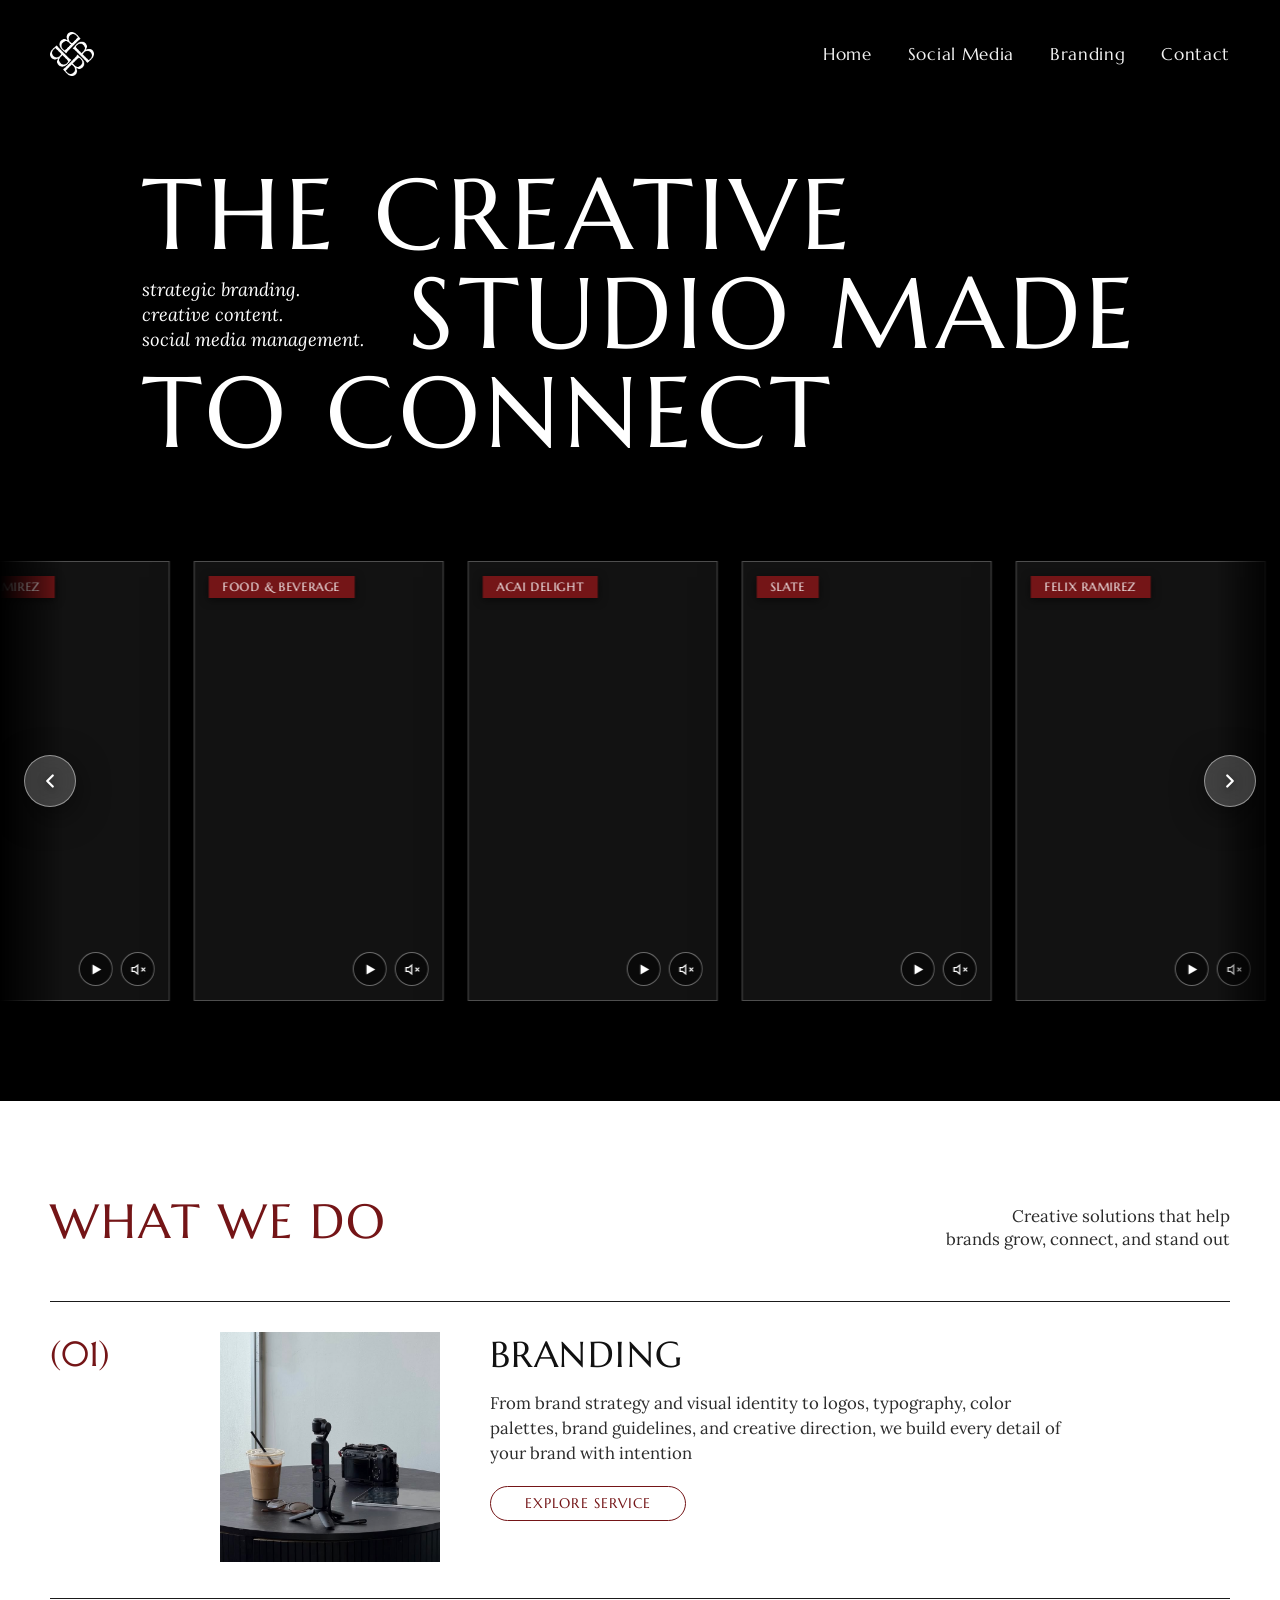
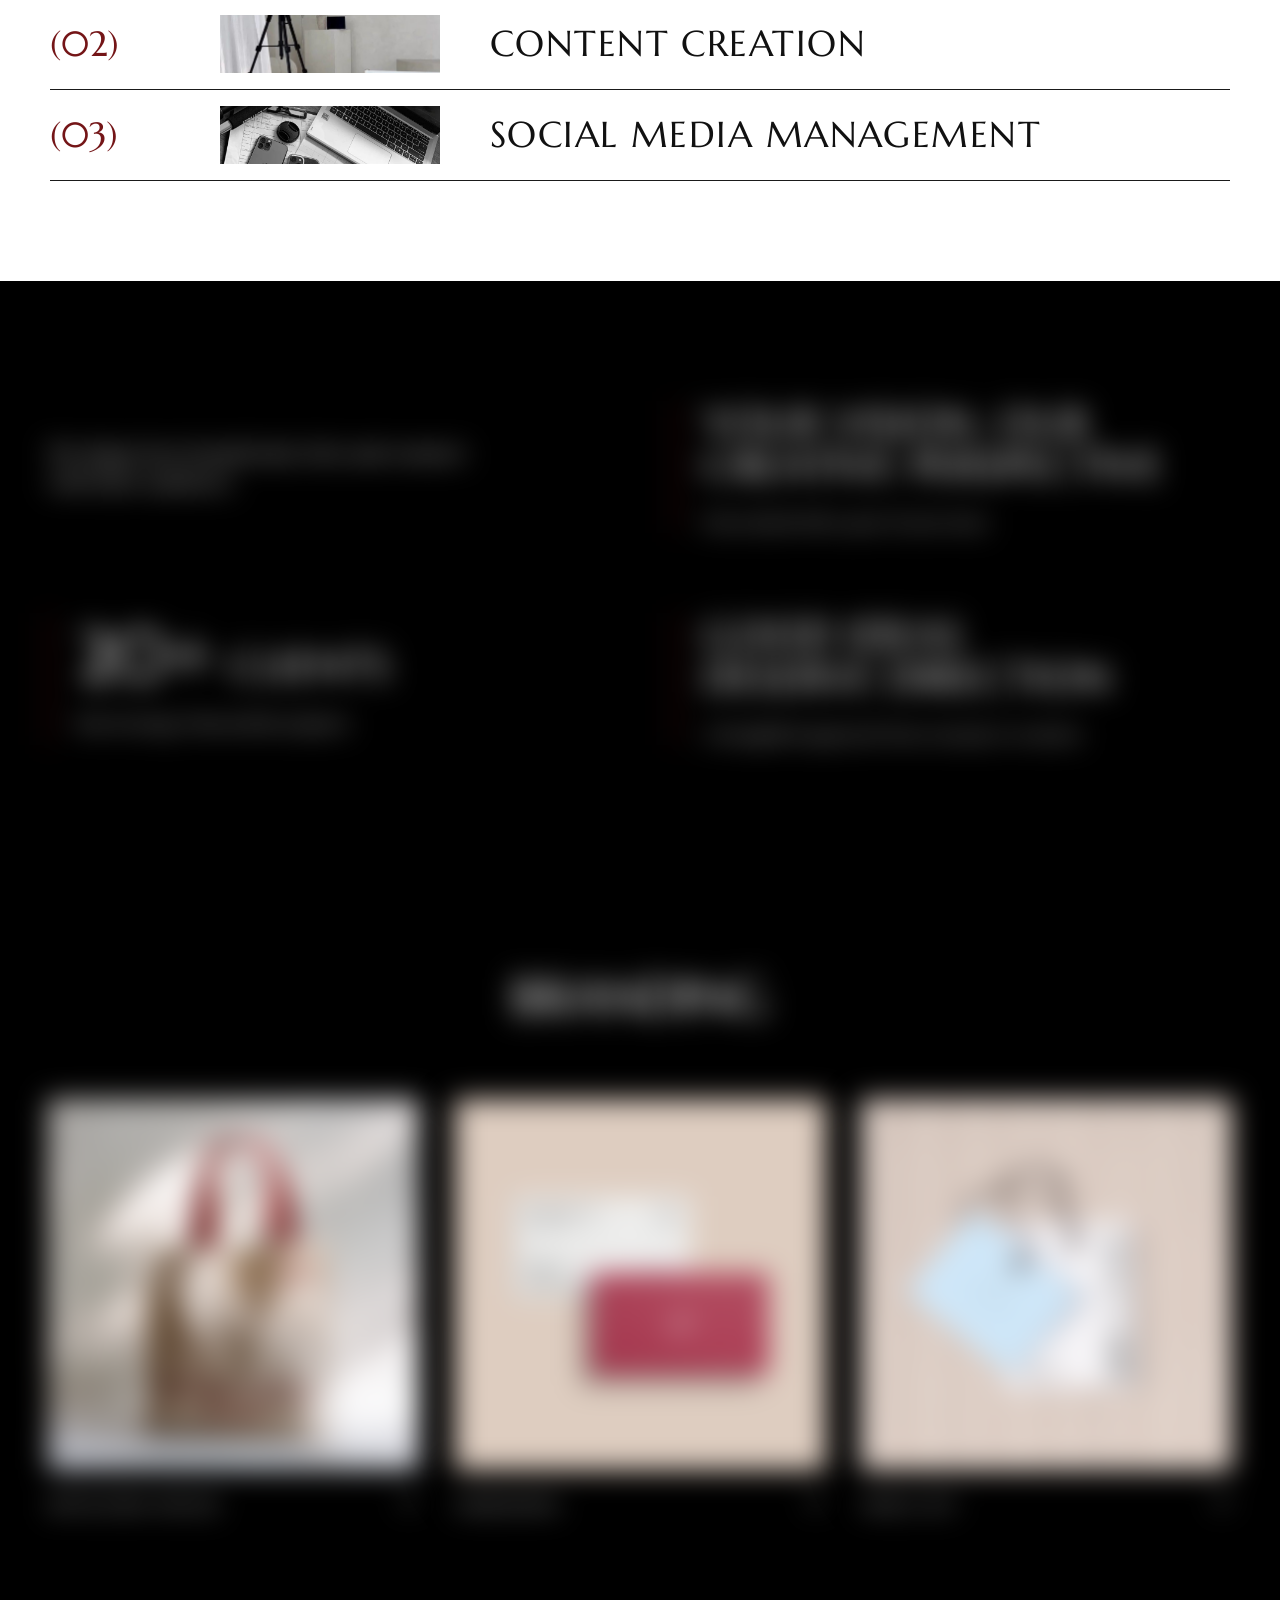
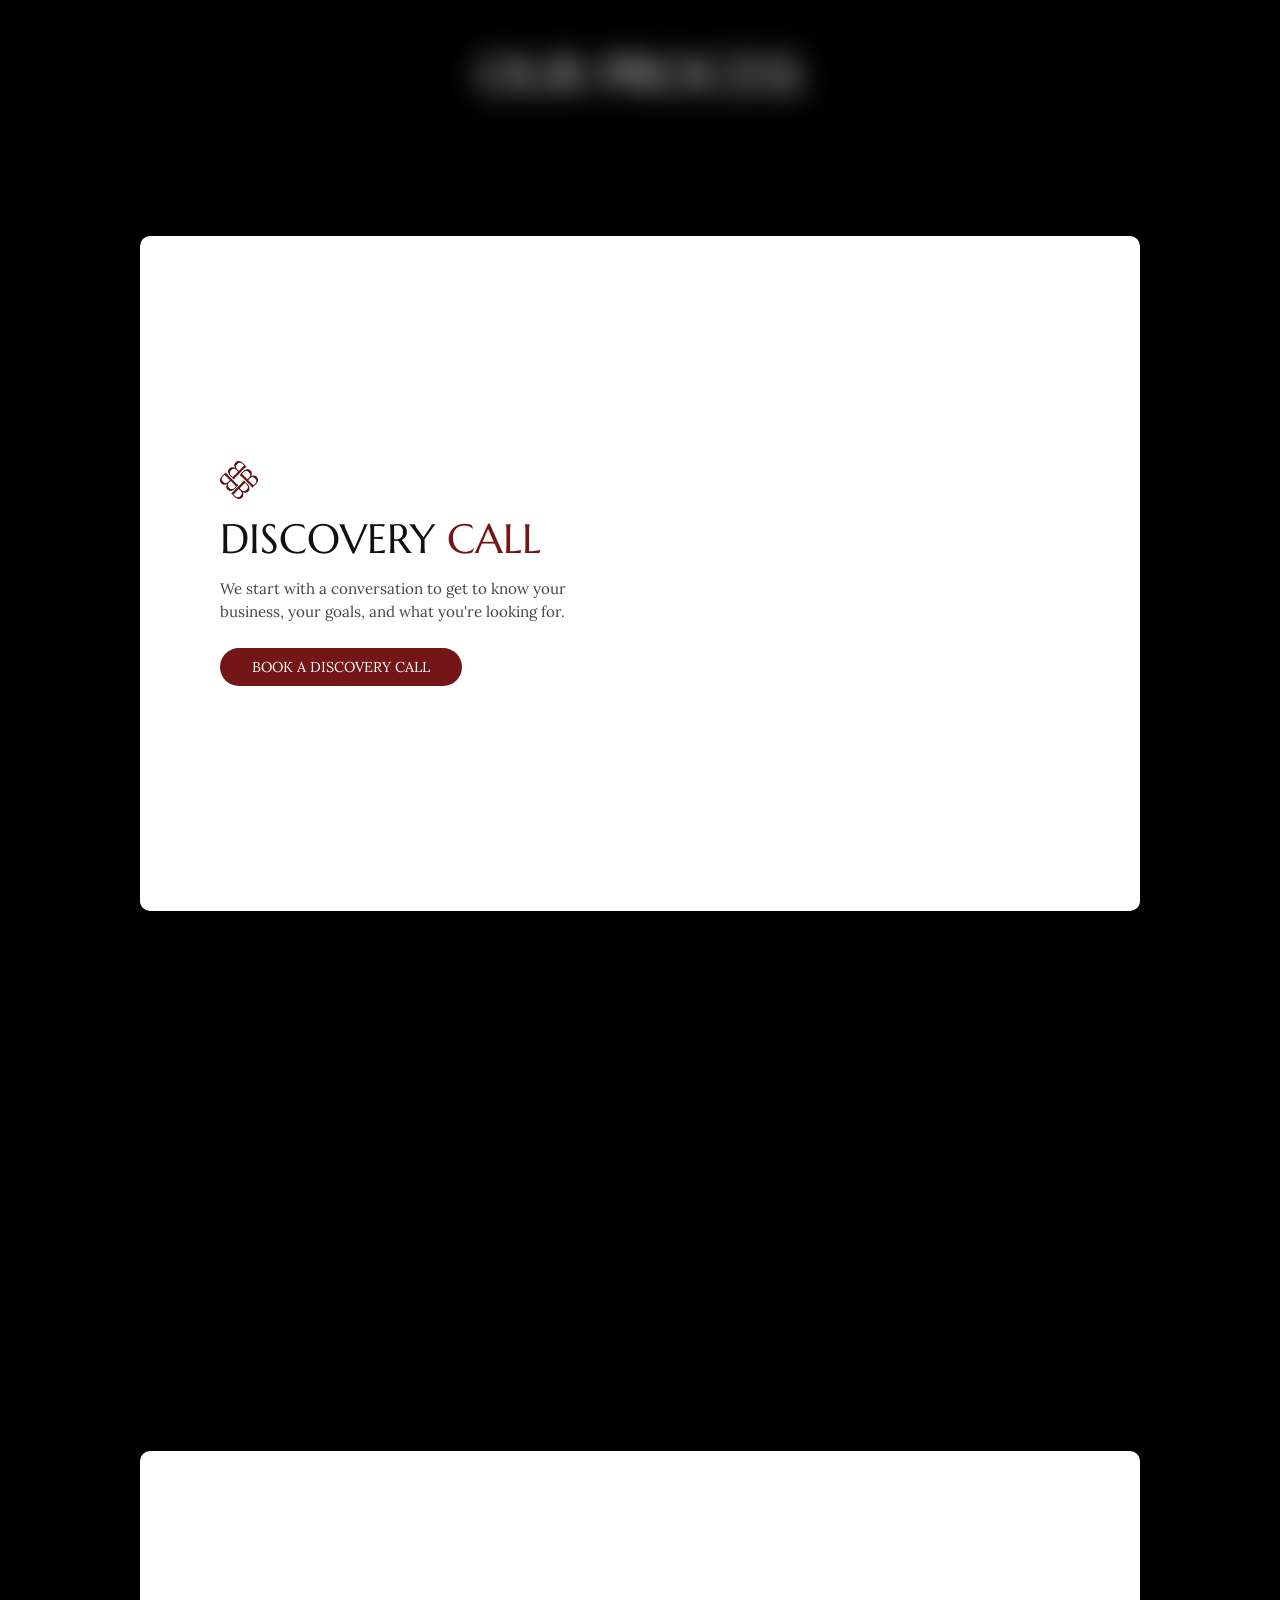
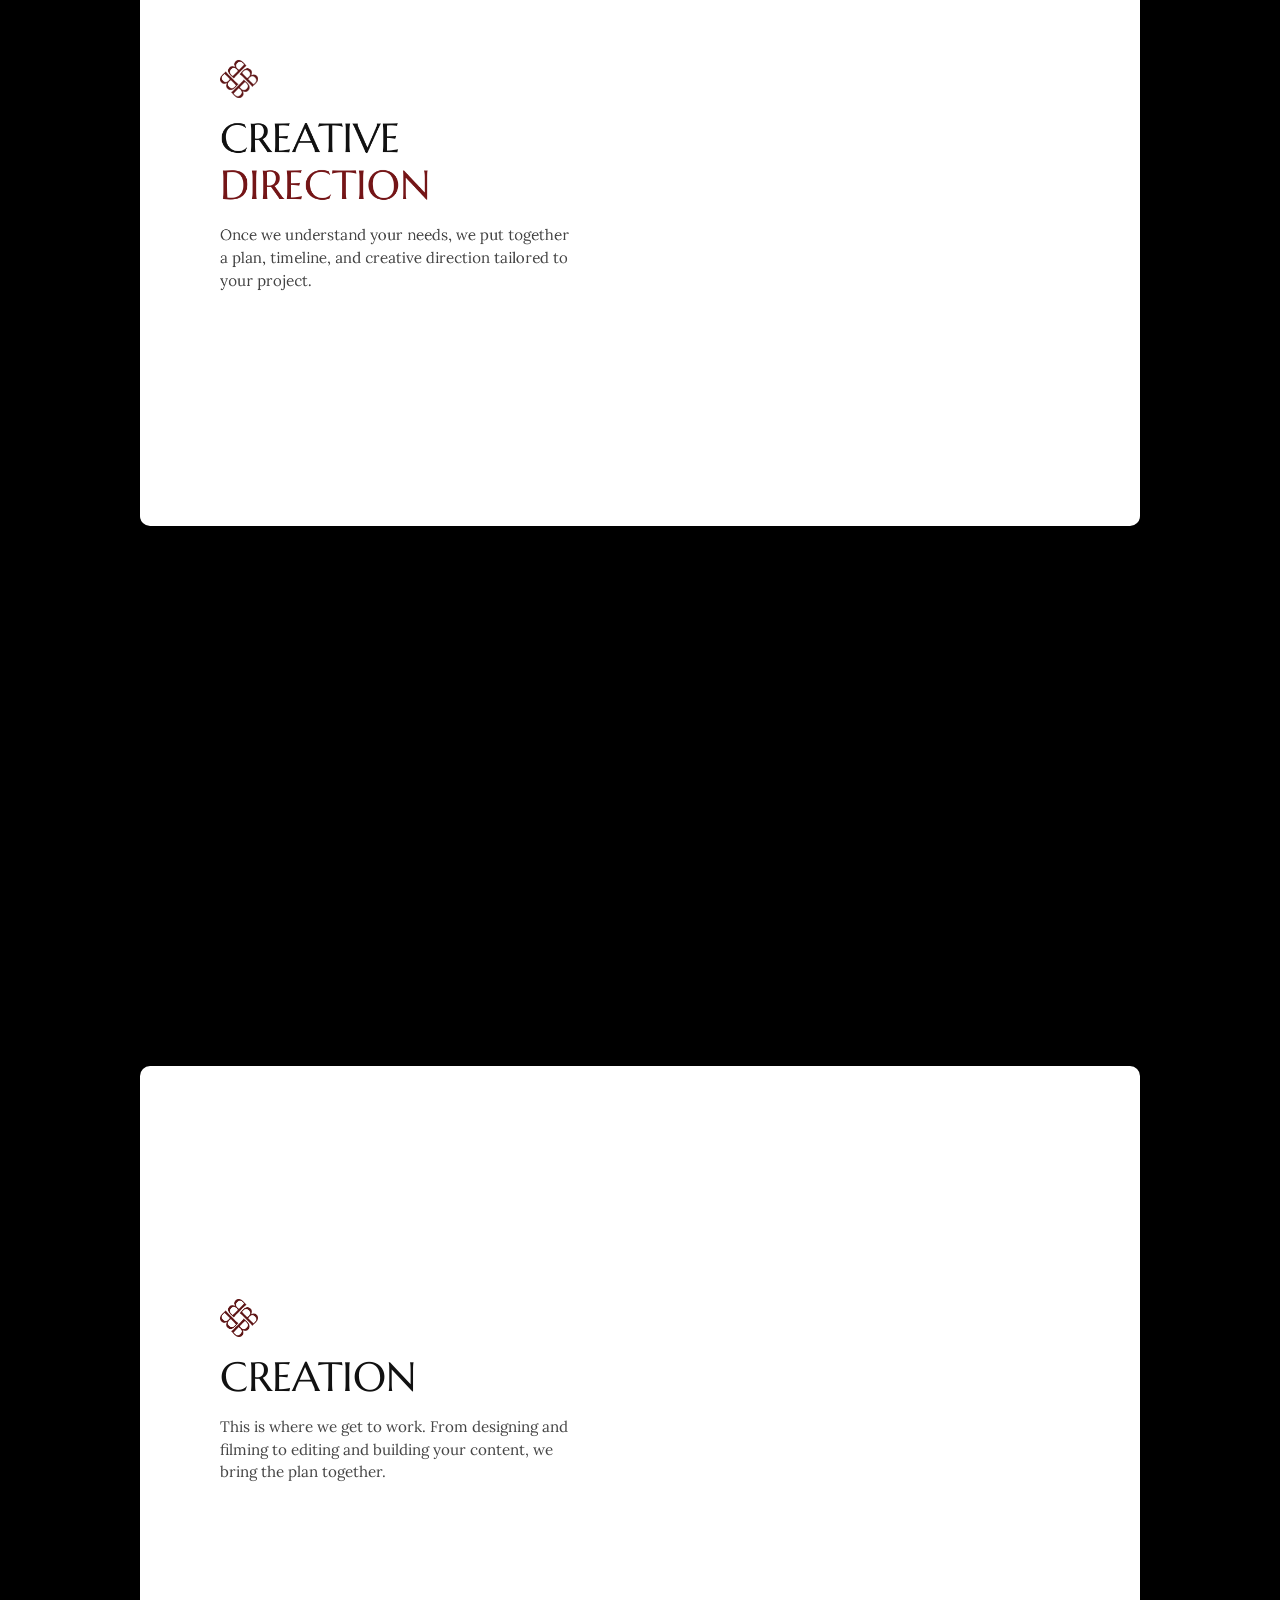
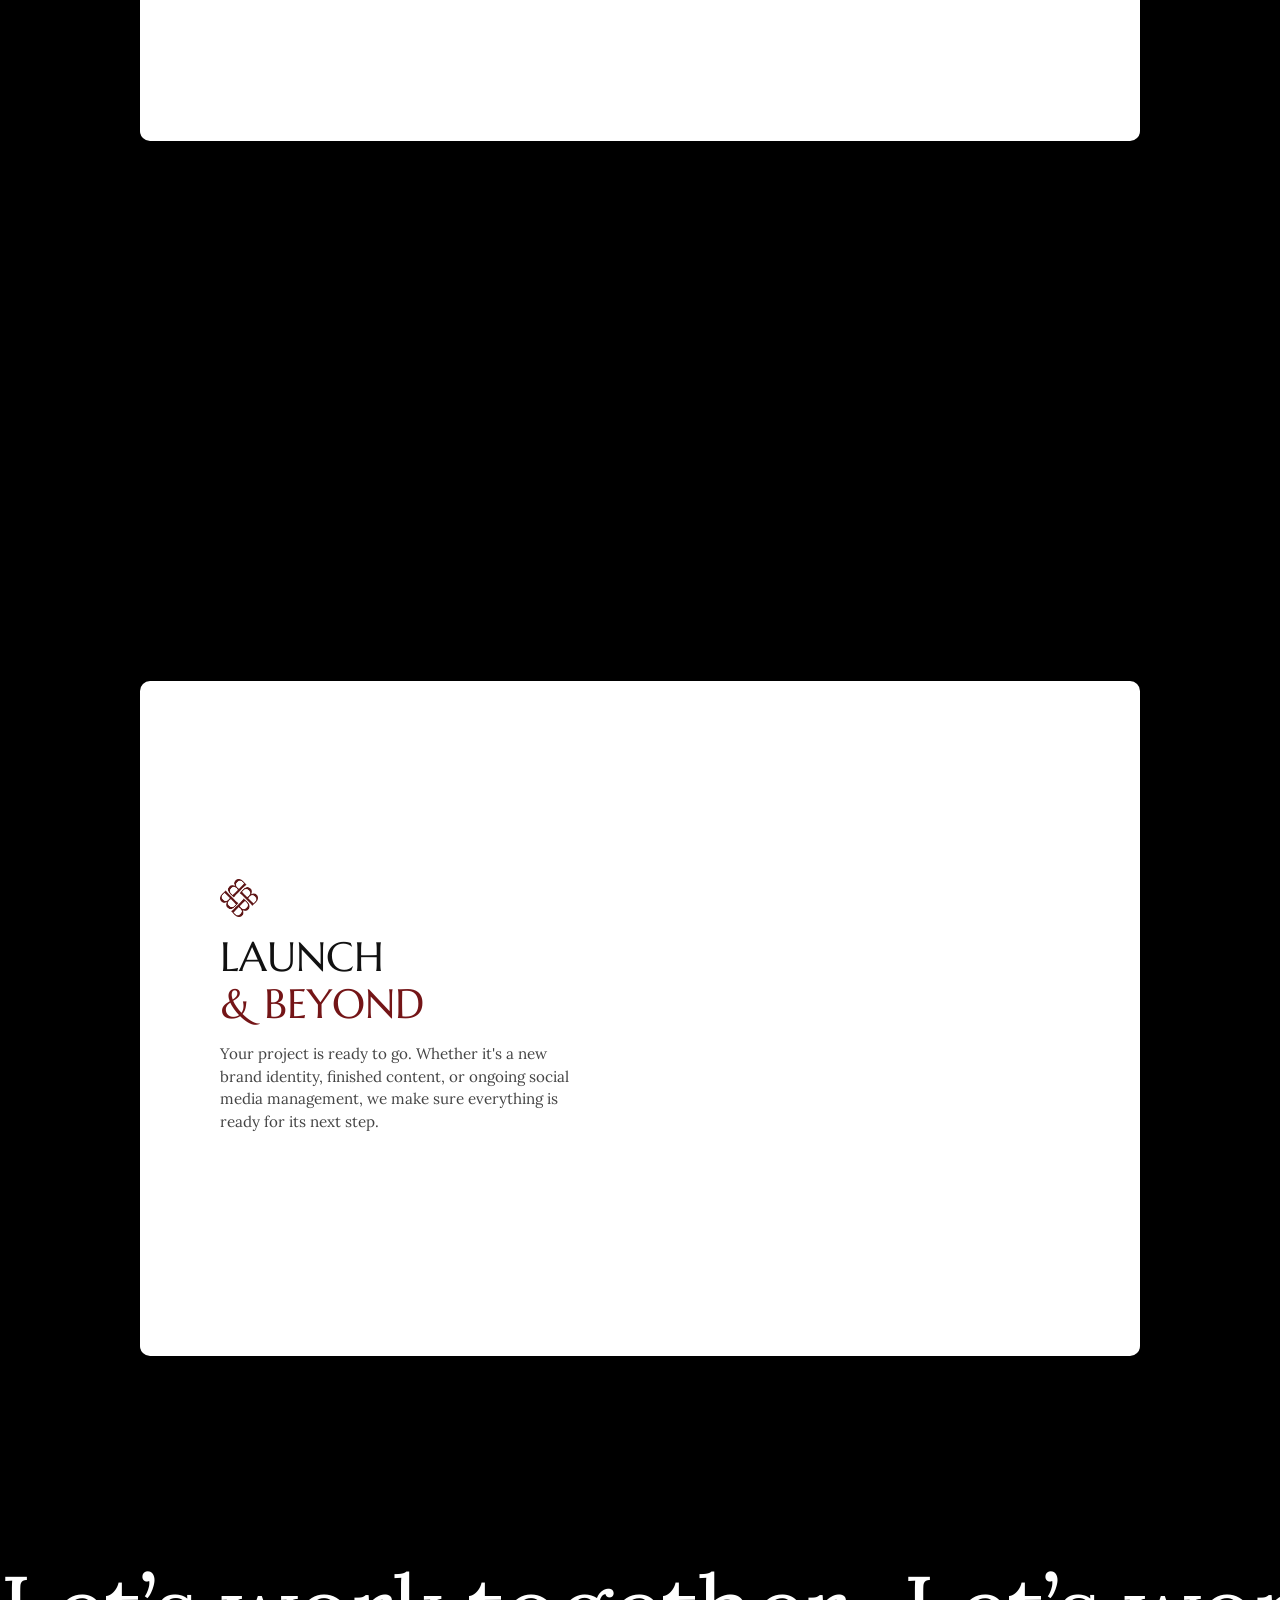
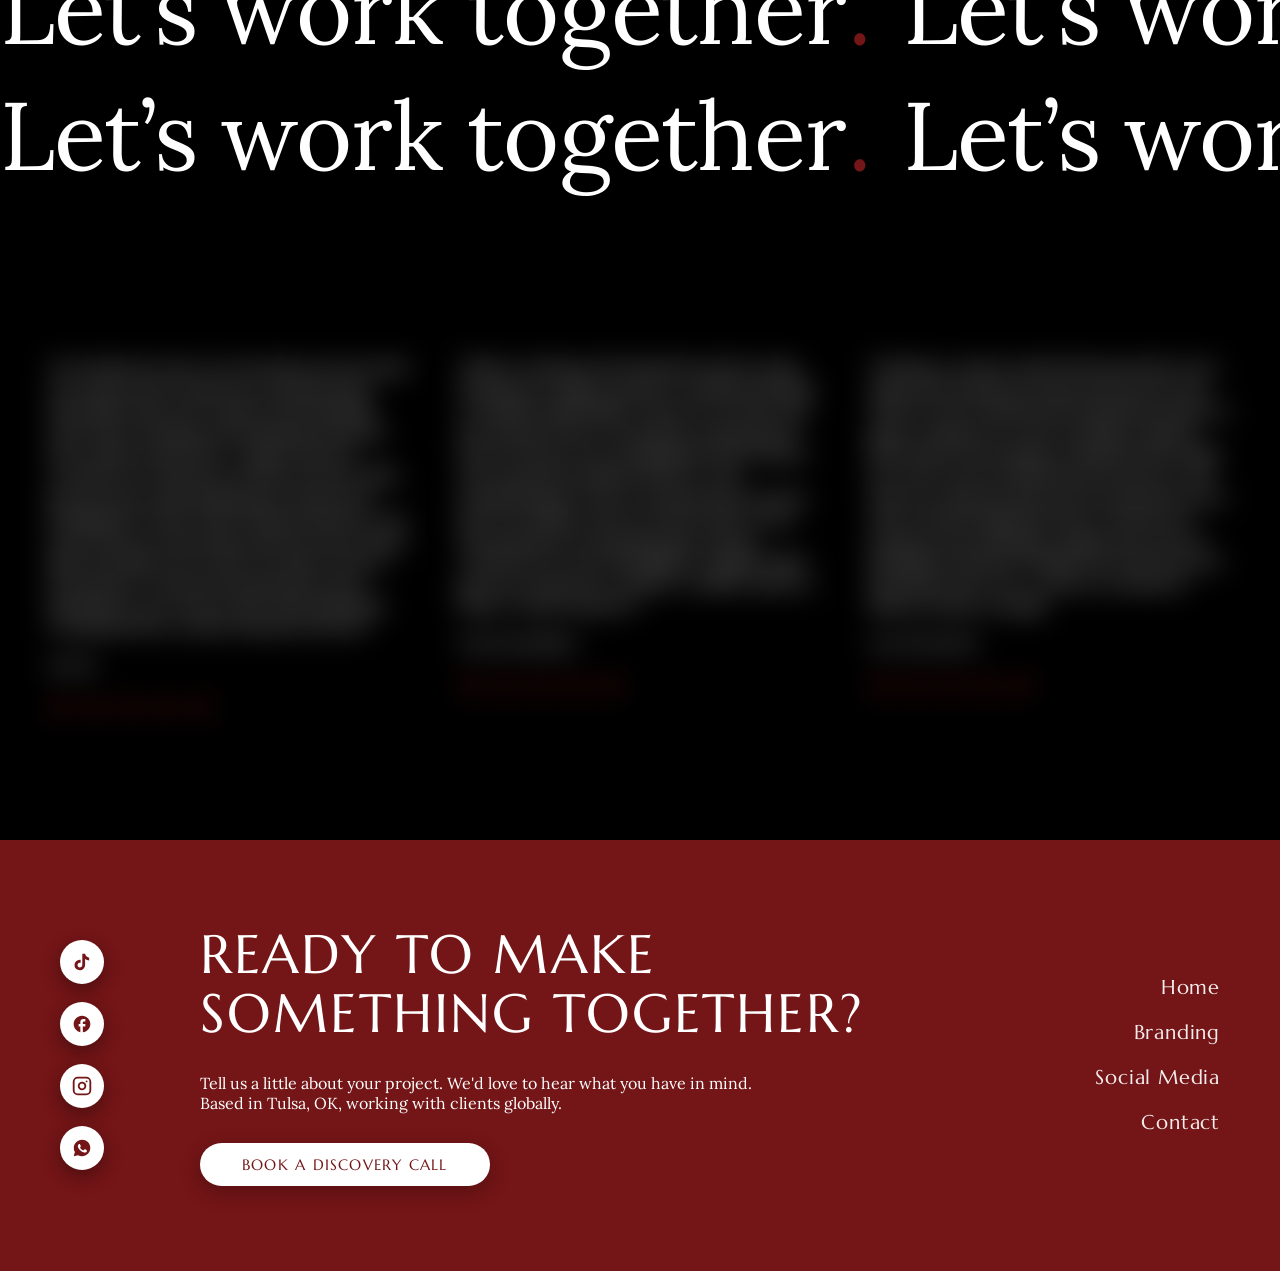
==== commit 90369345: "Add files via upload" ====
--- a/index.html
+++ b/index.html
@@ -41,7 +41,7 @@
 
     <nav class="nav-links">
       <a href="index.html" class="nav-link">Home</a>
-      <a href="Services.html" class="nav-link">Social Media</a>
+      <a href="Social-Media" class="nav-link">Social Media</a>
       <a href="Brand.html" class="nav-link">Branding</a>
       <a href="Contact.html" class="nav-link">Contact</a>
     </nav>
@@ -471,10 +471,10 @@
           <p class="pc-desc">This is where we get to work. From designing and filming to editing and building your content, we bring the plan together.</p>
         </div>
         <div class="pc-video pc-vid-top scroll-reveal">
-          <video src="https://res.cloudinary.com/j0gqetbh/video/upload/q_auto,f_auto,w_400/v1795008842/sam3.mp4" autoplay loop muted playsinline preload="none" class="pc-media"></video>
+          <video src="https://pub-6bf4c243ac1148e3a5c3381489ba08fd.r2.dev/sam3.webm" autoplay loop muted playsinline preload="none" class="pc-media"></video>
         </div>
         <div class="pc-video pc-vid-bottom scroll-reveal" style="transition-delay: 0.2s;">
-          <video src="https://res.cloudinary.com/j0gqetbh/video/upload/q_auto,f_auto,w_400/v1795008839/sam2.mp4" autoplay loop muted playsinline preload="none" class="pc-media"></video>
+          <video src="https://pub-6bf4c243ac1148e3a5c3381489ba08fd.r2.dev/sam2.webm" autoplay loop muted playsinline preload="none" class="pc-media"></video>
         </div>
       </article>
 
@@ -622,7 +622,7 @@
       <nav class="footer-nav">
         <a href="index.html" class="footer-link">Home</a>
         <a href="Brand.html" class="footer-link">Branding</a>
-        <a href="Services.html" class="footer-link">Social Media</a>
+        <a href="Social-Media" class="footer-link">Social Media</a>
         <a href="Contact.html" class="footer-link">Contact</a>
       </nav>
     </div>
--- a/style.css
+++ b/style.css
@@ -4524,3 +4524,57 @@
 }
 
 
+/* =========================================
+   CALENDLY AL TAMAÑO Y POSICIÓN DEL RECUADRO ROJO
+   ========================================= */
+.contact-container {
+  max-width: 1400px; /* Aprovecha casi todo el ancho de la pantalla */
+}
+
+.contact-huge-title {
+  margin-bottom: 16px; /* Reduce el espacio debajo de LET'S CHAT */
+}
+
+.contact-content {
+  grid-template-columns: 280px 1fr; /* Columna izquierda fija y todo el resto para Calendly */
+  gap: 48px;
+  align-items: start;
+}
+
+.contact-info {
+  padding-top: 24px; /* Mantiene el texto de Tulsa alineado abajo mientras Calendly sube */
+}
+
+.contact-form-wrapper {
+  width: 100%;
+  margin-top: -45px; /* Sube el widget hasta la altura de la línea superior del recuadro rojo */
+}
+
+.calendly-inline-widget,
+.calendly-inline-widget iframe {
+  width: 100% !important;
+  max-width: 100% !important;
+  overflow: hidden !important;
+}
+
+/* Ajuste para tablets y móviles para que no se monte encima del título */
+@media (max-width: 1024px) {
+  .contact-content {
+    grid-template-columns: 1fr;
+    gap: 32px;
+  }
+
+  .contact-info {
+    padding-top: 0;
+  }
+
+  .contact-form-wrapper {
+    margin-top: 0;
+  }
+}
+
+.calendly-inline-widget,
+.calendly-inline-widget iframe {
+  width: 100% !important;
+  min-height: 1100px !important;
+}
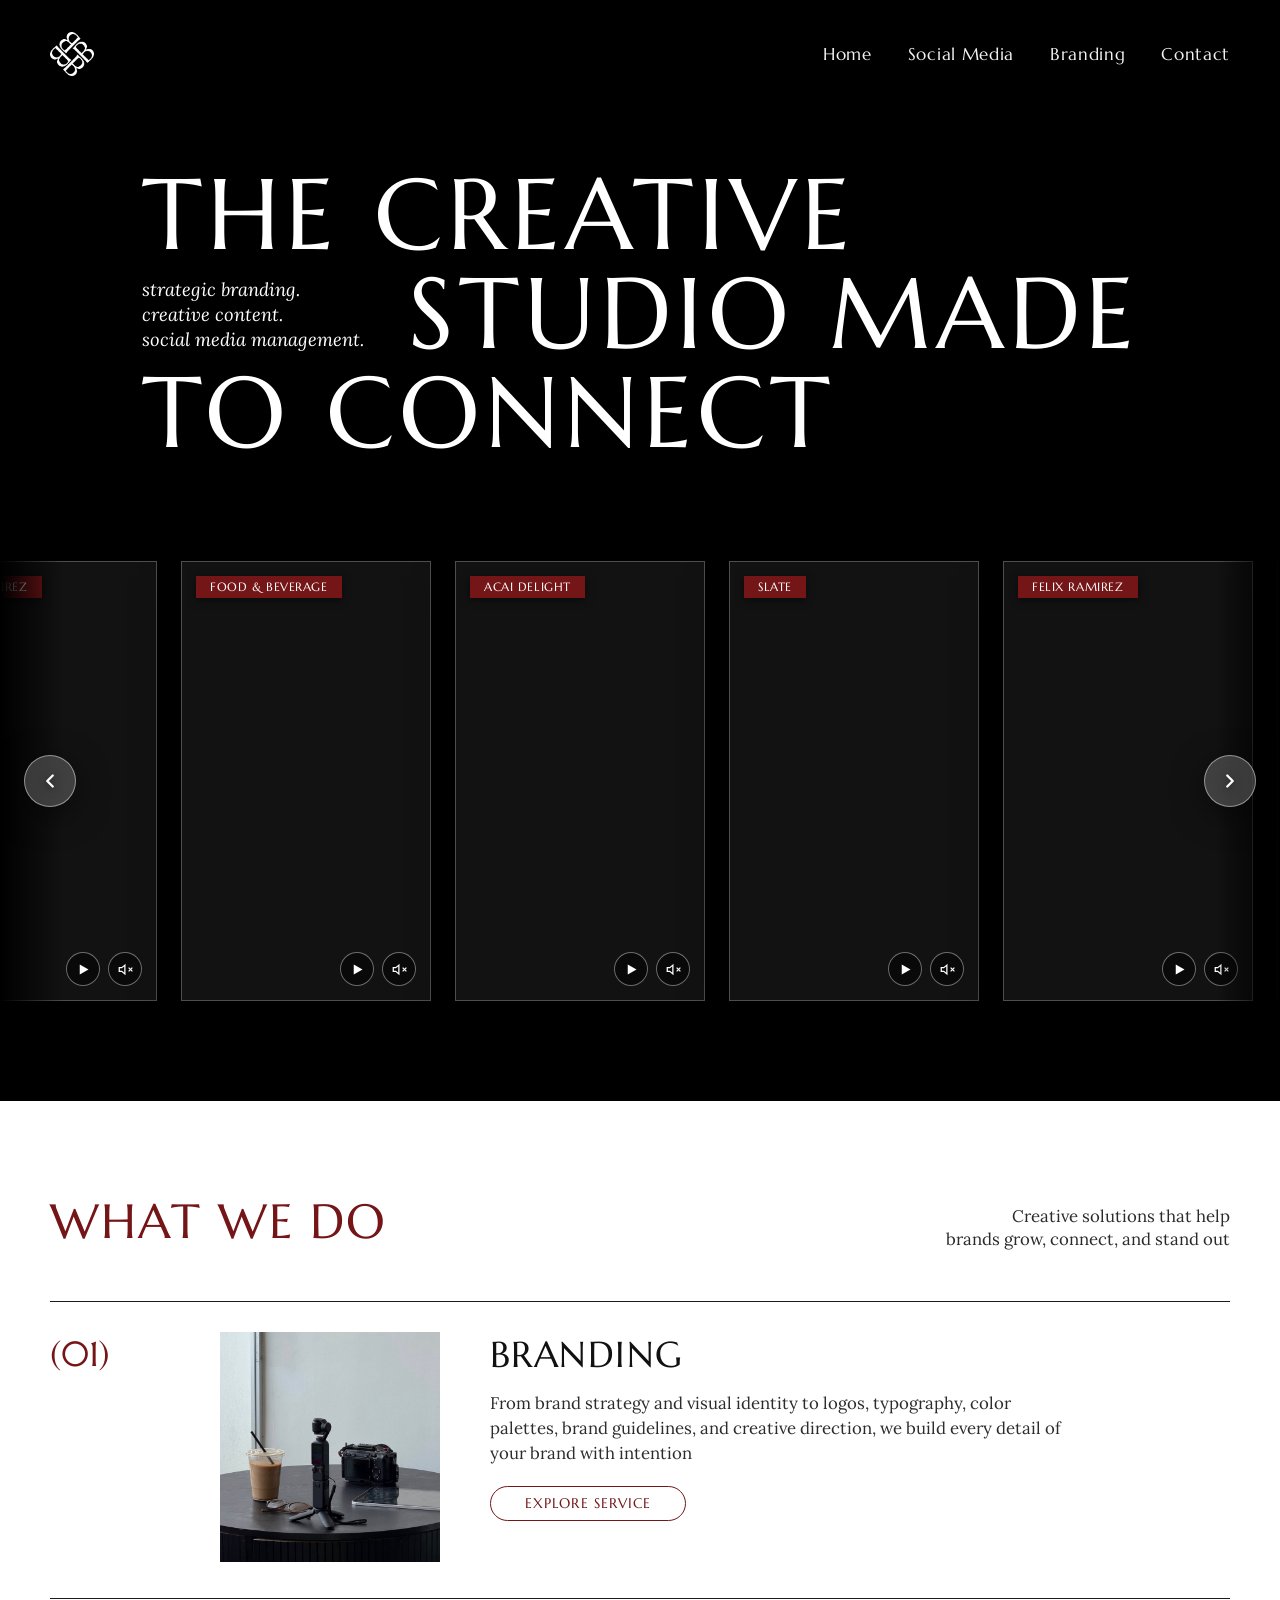
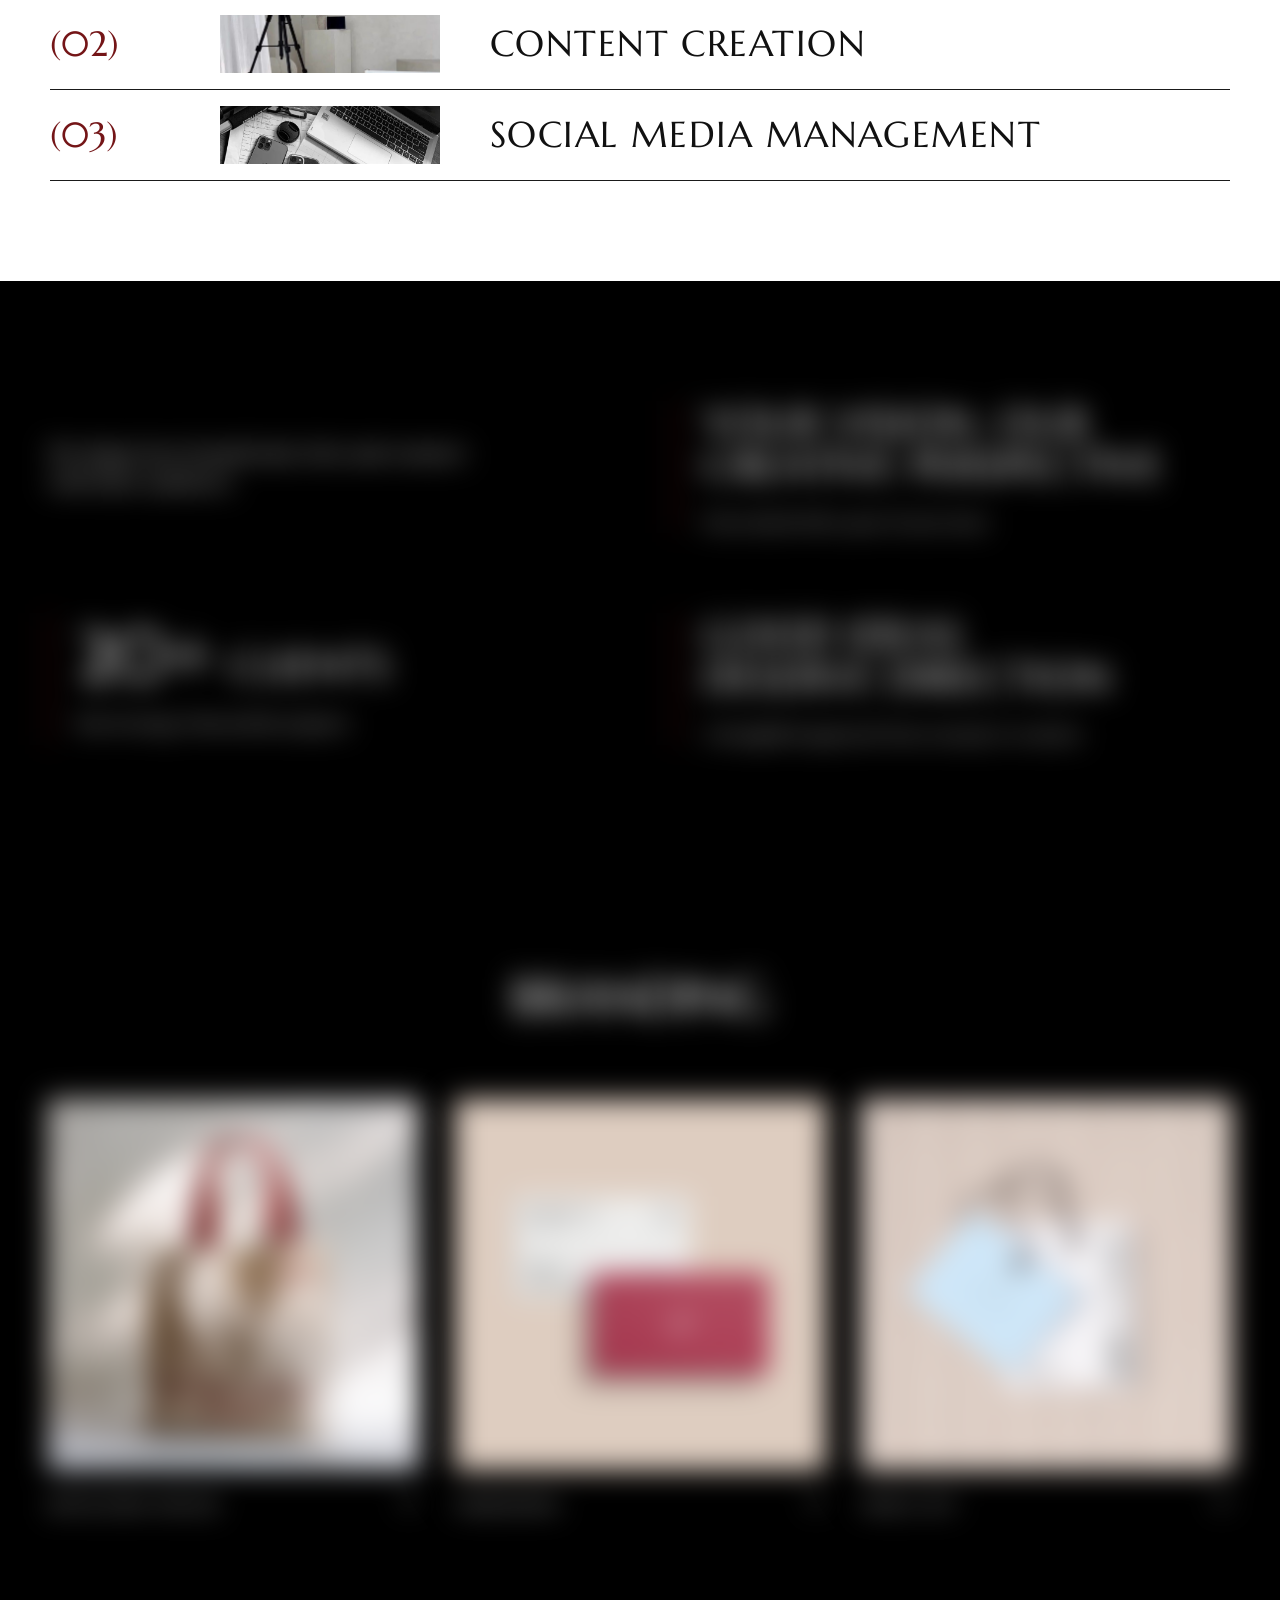
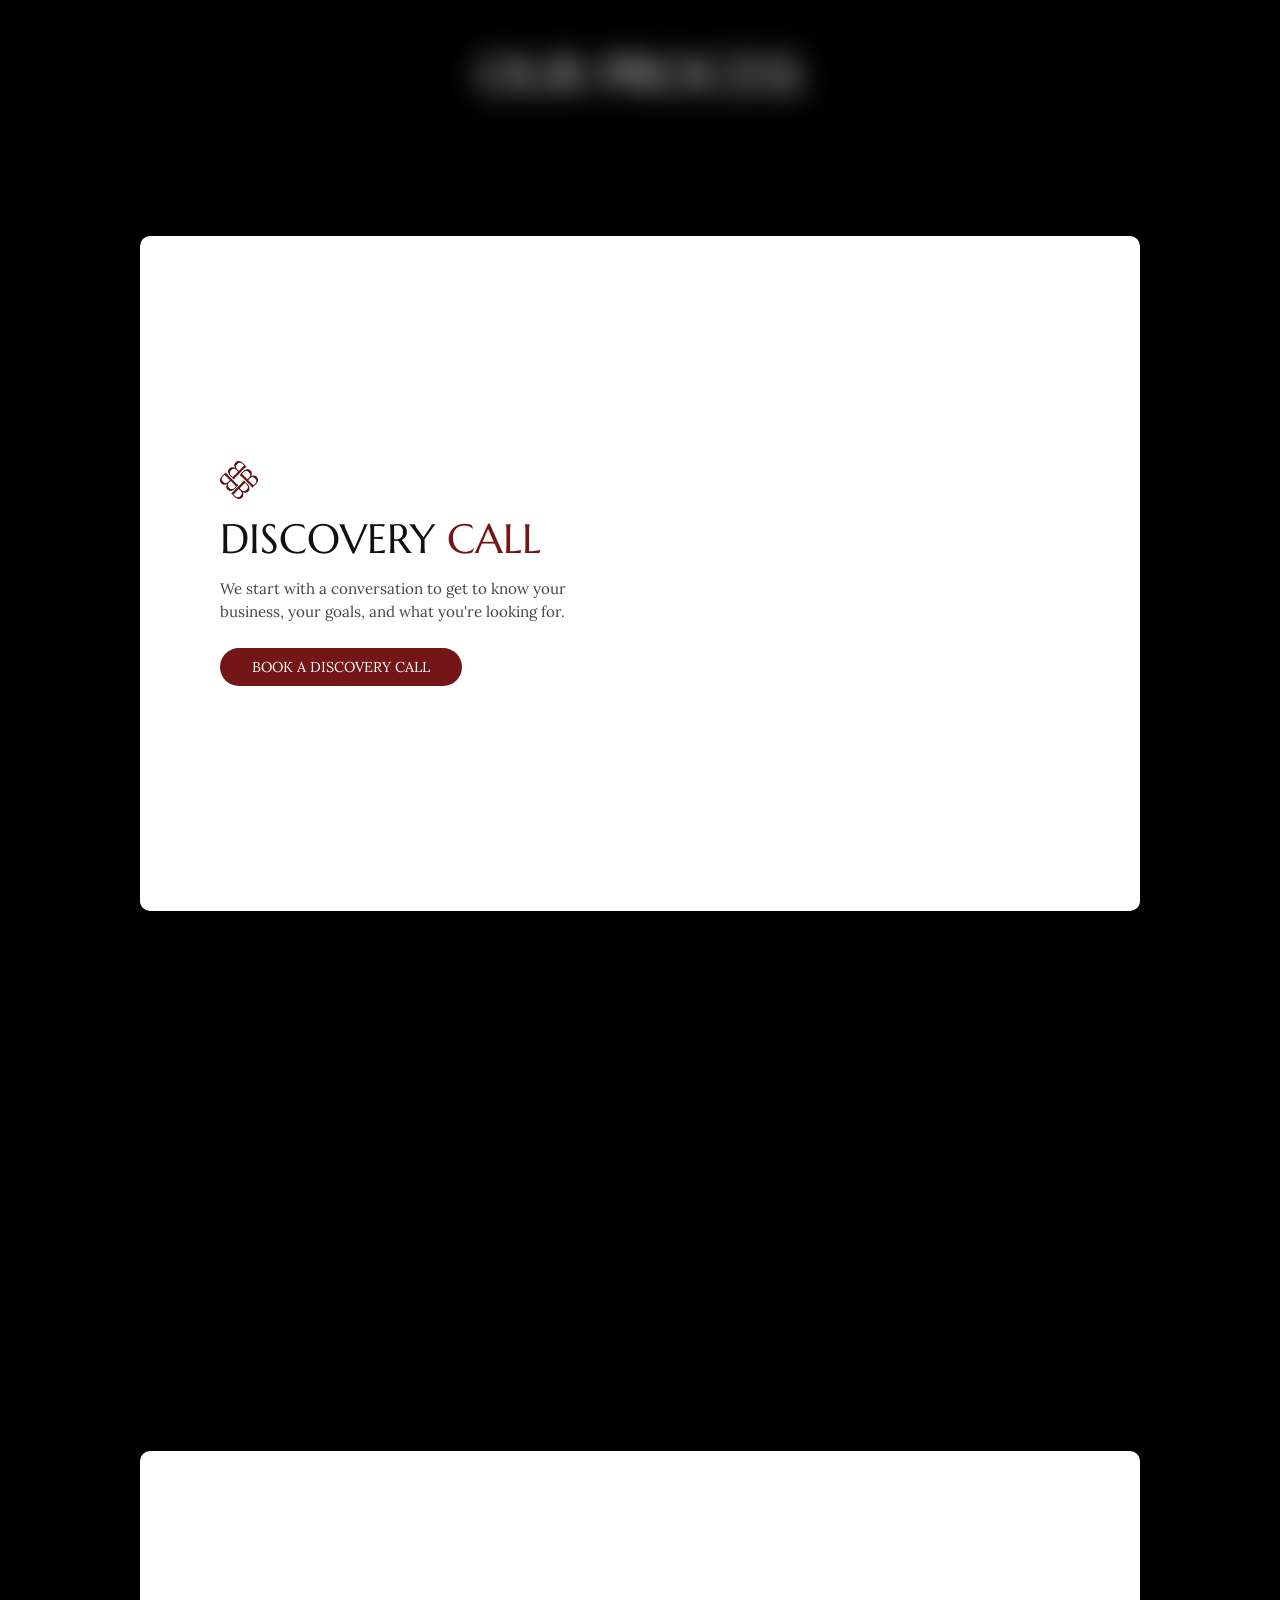
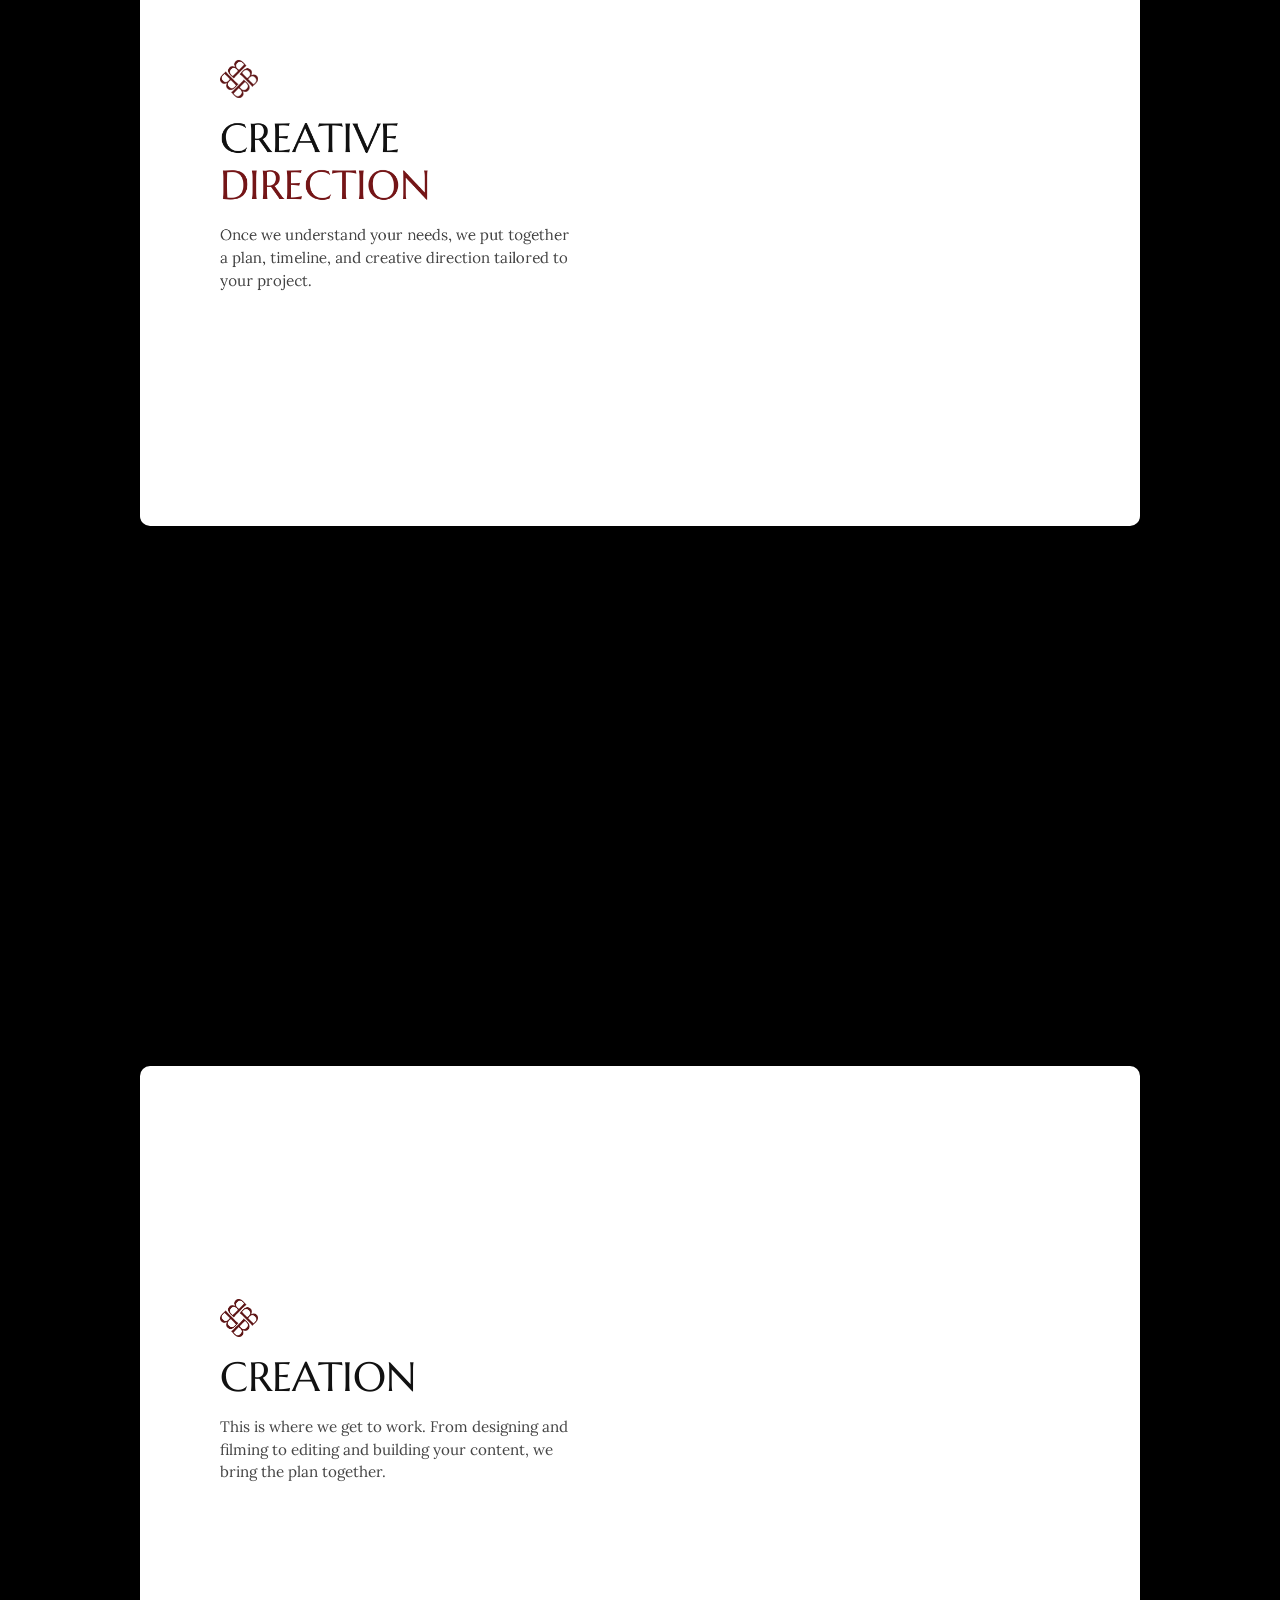
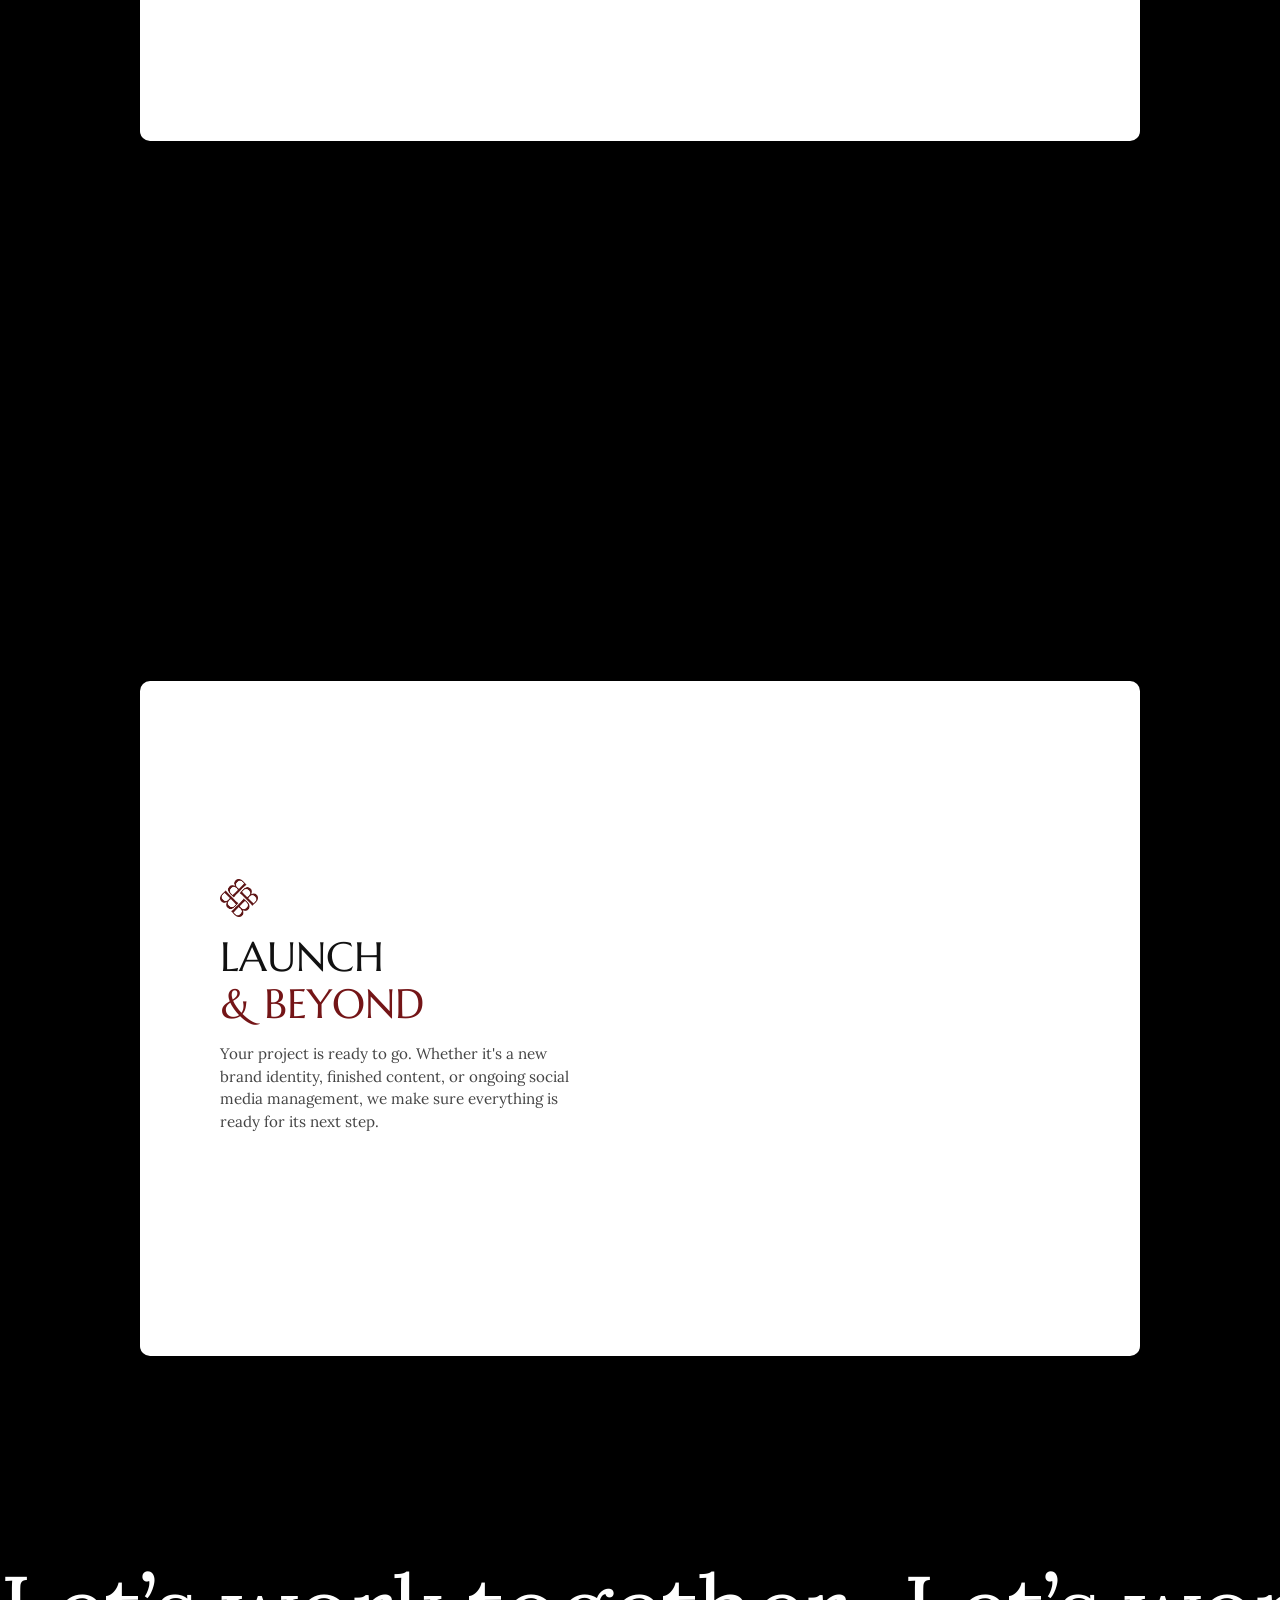
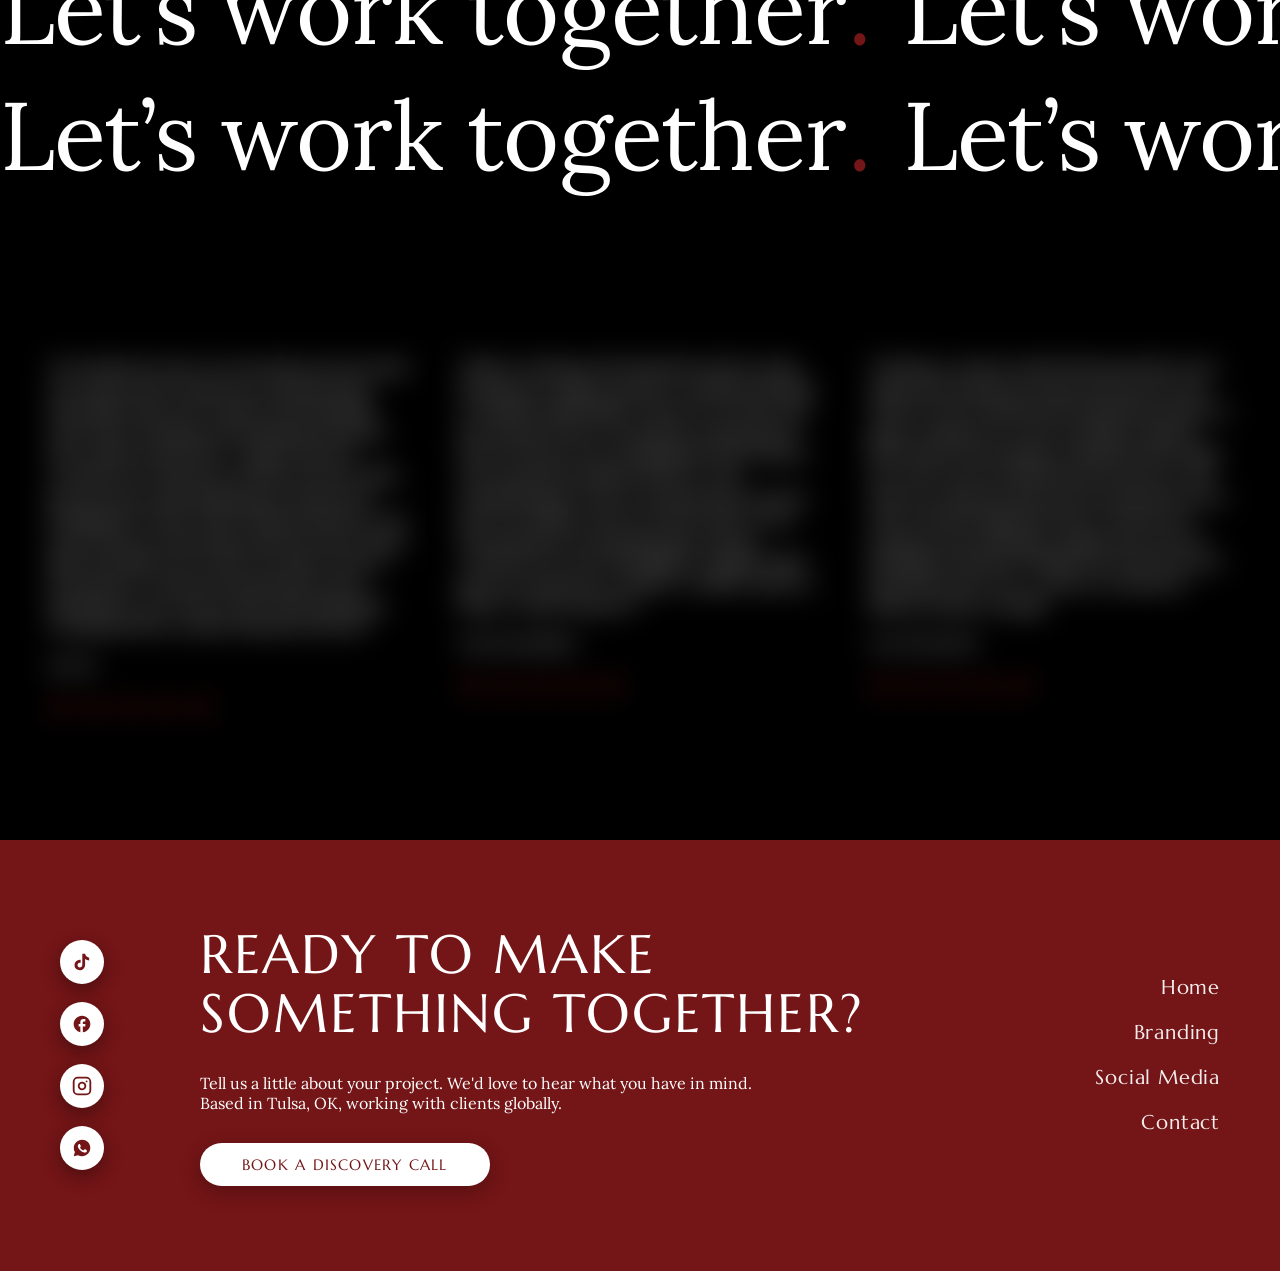
==== commit 4b39c6f0: "Add files via upload" ====
--- a/index.html
+++ b/index.html
@@ -42,8 +42,8 @@
     <nav class="nav-links">
       <a href="index.html" class="nav-link">Home</a>
       <a href="Social-Media" class="nav-link">Social Media</a>
-      <a href="Brand.html" class="nav-link">Branding</a>
-      <a href="Contact.html" class="nav-link">Contact</a>
+      <a href="Branding" class="nav-link">Branding</a>
+      <a href="Contact" class="nav-link">Contact</a>
     </nav>
   </header>
 
@@ -81,7 +81,7 @@
         <div class="carousel-track" id="carouselTrack">
           <!-- Reel 1 -->
           <article class="reel-card">
-            <a href="Felix.html"><div class="reel-badge">FELIX RAMIREZ</div></a>
+            <a href="Felix"><div class="reel-badge">FELIX RAMIREZ</div></a>
             <div class="reel-controls">
               <button class="reel-ctrl-btn btn-play" aria-label="Reproducir desde el inicio">
                 <svg class="icon-play" viewBox="0 0 24 24" fill="currentColor"><polygon points="6 4 20 12 6 20 6 4"></polygon></svg>
@@ -97,7 +97,7 @@
 
           <!-- Reel 2 -->
           <article class="reel-card">
-            <a href="Services.html"><div class="reel-badge">FOOD &amp; BEVERAGE</div></a>
+            <a href="Social-Media"><div class="reel-badge">FOOD &amp; BEVERAGE</div></a>
             <div class="reel-controls">
               <button class="reel-ctrl-btn btn-play" aria-label="Reproducir desde el inicio">
                 <svg class="icon-play" viewBox="0 0 24 24" fill="currentColor"><polygon points="6 4 20 12 6 20 6 4"></polygon></svg>
@@ -113,7 +113,7 @@
 
           <!-- Reel 3 -->
           <article class="reel-card">
-            <a href="Acai.html"><div class="reel-badge">ACAI DELIGHT</div></a>
+            <a href="Acai"><div class="reel-badge">ACAI DELIGHT</div></a>
             <div class="reel-controls">
               <button class="reel-ctrl-btn btn-play" aria-label="Reproducir desde el inicio">
                 <svg class="icon-play" viewBox="0 0 24 24" fill="currentColor"><polygon points="6 4 20 12 6 20 6 4"></polygon></svg>
@@ -129,7 +129,7 @@
 
           <!-- Reel 4 -->
           <article class="reel-card">
-            <a href="Slate.html"><div class="reel-badge">SLATE</div></a>
+            <a href="Slate"><div class="reel-badge">SLATE</div></a>
             <div class="reel-controls">
               <button class="reel-ctrl-btn btn-play" aria-label="Reproducir desde el inicio">
                 <svg class="icon-play" viewBox="0 0 24 24" fill="currentColor"><polygon points="6 4 20 12 6 20 6 4"></polygon></svg>
@@ -145,7 +145,7 @@
 
           <!-- Reel 5 -->
           <article class="reel-card">
-            <a href="Felix.html"><div class="reel-badge">FELIX RAMIREZ</div></a>
+            <a href="Felix"><div class="reel-badge">FELIX RAMIREZ</div></a>
             <div class="reel-controls">
               <button class="reel-ctrl-btn btn-play" aria-label="Reproducir desde el inicio">
                 <svg class="icon-play" viewBox="0 0 24 24" fill="currentColor"><polygon points="6 4 20 12 6 20 6 4"></polygon></svg>
@@ -161,7 +161,7 @@
 
           <!-- Reel 6 -->
           <article class="reel-card">
-            <a href="Services.html"><div class="reel-badge">HAULING SERVICES</div></a>
+            <a href="Social-Media"><div class="reel-badge">HAULING SERVICES</div></a>
             <div class="reel-controls">
               <button class="reel-ctrl-btn btn-play" aria-label="Reproducir desde el inicio">
                 <svg class="icon-play" viewBox="0 0 24 24" fill="currentColor"><polygon points="6 4 20 12 6 20 6 4"></polygon></svg>
@@ -177,7 +177,7 @@
 
           <!-- Reel 7 -->
           <article class="reel-card">
-            <a href="Slate.html"><div class="reel-badge">SLATE</div></a>
+            <a href="Slate"><div class="reel-badge">SLATE</div></a>
             <div class="reel-controls">
               <button class="reel-ctrl-btn btn-play" aria-label="Reproducir desde el inicio">
                 <svg class="icon-play" viewBox="0 0 24 24" fill="currentColor"><polygon points="6 4 20 12 6 20 6 4"></polygon></svg>
@@ -193,7 +193,7 @@
 
           <!-- Reel 8 -->
           <article class="reel-card">
-            <a href="Services.html"><div class="reel-badge">HAULING SERVICES</div></a>
+            <a href="Social-Media"><div class="reel-badge">HAULING SERVICES</div></a>
             <div class="reel-controls">
               <button class="reel-ctrl-btn btn-play" aria-label="Reproducir desde el inicio">
                 <svg class="icon-play" viewBox="0 0 24 24" fill="currentColor"><polygon points="6 4 20 12 6 20 6 4"></polygon></svg>
@@ -209,7 +209,7 @@
 
           <!-- Reel 9 -->
           <article class="reel-card">
-            <a href="Services.html"><div class="reel-badge">FOOD &amp; BEVERAGE</div></a>
+            <a href="Social-Media"><div class="reel-badge">FOOD &amp; BEVERAGE</div></a>
             <div class="reel-controls">
               <button class="reel-ctrl-btn btn-play" aria-label="Reproducir desde el inicio">
                 <svg class="icon-play" viewBox="0 0 24 24" fill="currentColor"><polygon points="6 4 20 12 6 20 6 4"></polygon></svg>
@@ -225,7 +225,7 @@
 
           <!-- Reel 10 -->
           <article class="reel-card">
-            <a href="Acai.html"><div class="reel-badge">ACAI DELIGHT</div></a>
+            <a href="Acai"><div class="reel-badge">ACAI DELIGHT</div></a>
             <div class="reel-controls">
               <button class="reel-ctrl-btn btn-play" aria-label="Reproducir desde el inicio">
                 <svg class="icon-play" viewBox="0 0 24 24" fill="currentColor"><polygon points="6 4 20 12 6 20 6 4"></polygon></svg>
@@ -241,7 +241,7 @@
 
           <!-- Reel 11 -->
           <article class="reel-card">
-            <a href="Services.html"><div class="reel-badge">HOME ORGANIZATION</div></a>
+            <a href="Social-Media"><div class="reel-badge">HOME ORGANIZATION</div></a>
             <div class="reel-controls">
               <button class="reel-ctrl-btn btn-play" aria-label="Reproducir desde el inicio">
                 <svg class="icon-play" viewBox="0 0 24 24" fill="currentColor"><polygon points="6 4 20 12 6 20 6 4"></polygon></svg>
@@ -286,7 +286,7 @@
                 <p class="item-description">
                   From brand strategy and visual identity to logos, typography, color palettes, brand guidelines, and creative direction, we build every detail of your brand with intention
                 </p>
-                <a href="Brand.html" class="btn-pill">EXPLORE SERVICE</a>
+                <a href="Branding" class="btn-pill">EXPLORE SERVICE</a>
               </div>
             </div>
           </div>
@@ -304,7 +304,7 @@
                 <p class="item-description">
                   From creative concepts and on-site production to professional photography, video editing, and social media content, we create visuals that capture your brand from every angle
                 </p>
-                <a href="Services.html" class="btn-pill">EXPLORE SERVICE</a>
+                <a href="Social-Media" class="btn-pill">EXPLORE SERVICE</a>
               </div>
             </div>
           </div>
@@ -322,7 +322,7 @@
                 <p class="item-description">
                   We handle the strategy, content planning, creation, and day-to-day management of your social media, keeping your brand consistent, active, and relevant
                 </p>
-                <a href="Services.html" class="btn-pill">EXPLORE SERVICE</a>
+                <a href="Social-Media" class="btn-pill">EXPLORE SERVICE</a>
               </div>
             </div>
           </div>
@@ -369,7 +369,7 @@
 
       <div class="brands-grid">
         <!-- Item 1 (Izquierda) -->
-        <a href="Brand.html#Bitacora" style="text-decoration: none; color: inherit;">
+        <a href="Branding#Bitacora" style="text-decoration: none; color: inherit;">
           <div class="brand-item scroll-reveal" data-cursor="hover">
             <div class="brand-image-wrapper">
               <img src="bitacora.png" loading="lazy" alt="Bitacora House" class="brand-img">
@@ -387,7 +387,7 @@
         </a>
 
         <!-- Item 2 (Centro) -->
-        <a href="Brand.html#Harianna" style="text-decoration: none; color: inherit;">
+        <a href="Branding#Harianna" style="text-decoration: none; color: inherit;">
           <div class="brand-item scroll-reveal" data-cursor="hover">
             <div class="brand-image-wrapper">
               <img src="2.png" loading="lazy" alt="Harianna" class="brand-img">
@@ -405,7 +405,7 @@
         </a>
 
         <!-- Item 3 (Derecha Grande / Hero) -->
-        <a href="Brand.html#Spaceset" style="text-decoration: none; color: inherit;">
+        <a href="Branding#Spaceset" style="text-decoration: none; color: inherit;">
           <div class="brand-item brand-item-featured scroll-reveal" data-cursor="hover">
             <div class="brand-image-wrapper">
               <img src="1.png" loading="lazy" alt="Space Set" class="brand-img">
@@ -616,14 +616,14 @@
       <div class="footer-center">
         <h2 class="footer-title">READY TO MAKE SOMETHING TOGETHER?</h2>
         <p>Tell us a little about your project. We'd love to hear what you have in mind.<br>Based in Tulsa, OK, working with clients globally.</p>
-        <a href="Contact.html" class="footer-btn-pill">BOOK A DISCOVERY CALL</a>
+        <a href="Contact" class="footer-btn-pill">BOOK A DISCOVERY CALL</a>
       </div>
 
       <nav class="footer-nav">
         <a href="index.html" class="footer-link">Home</a>
-        <a href="Brand.html" class="footer-link">Branding</a>
+        <a href="Branding" class="footer-link">Branding</a>
         <a href="Social-Media" class="footer-link">Social Media</a>
-        <a href="Contact.html" class="footer-link">Contact</a>
+        <a href="Contact" class="footer-link">Contact</a>
       </nav>
     </div>
   </footer>
